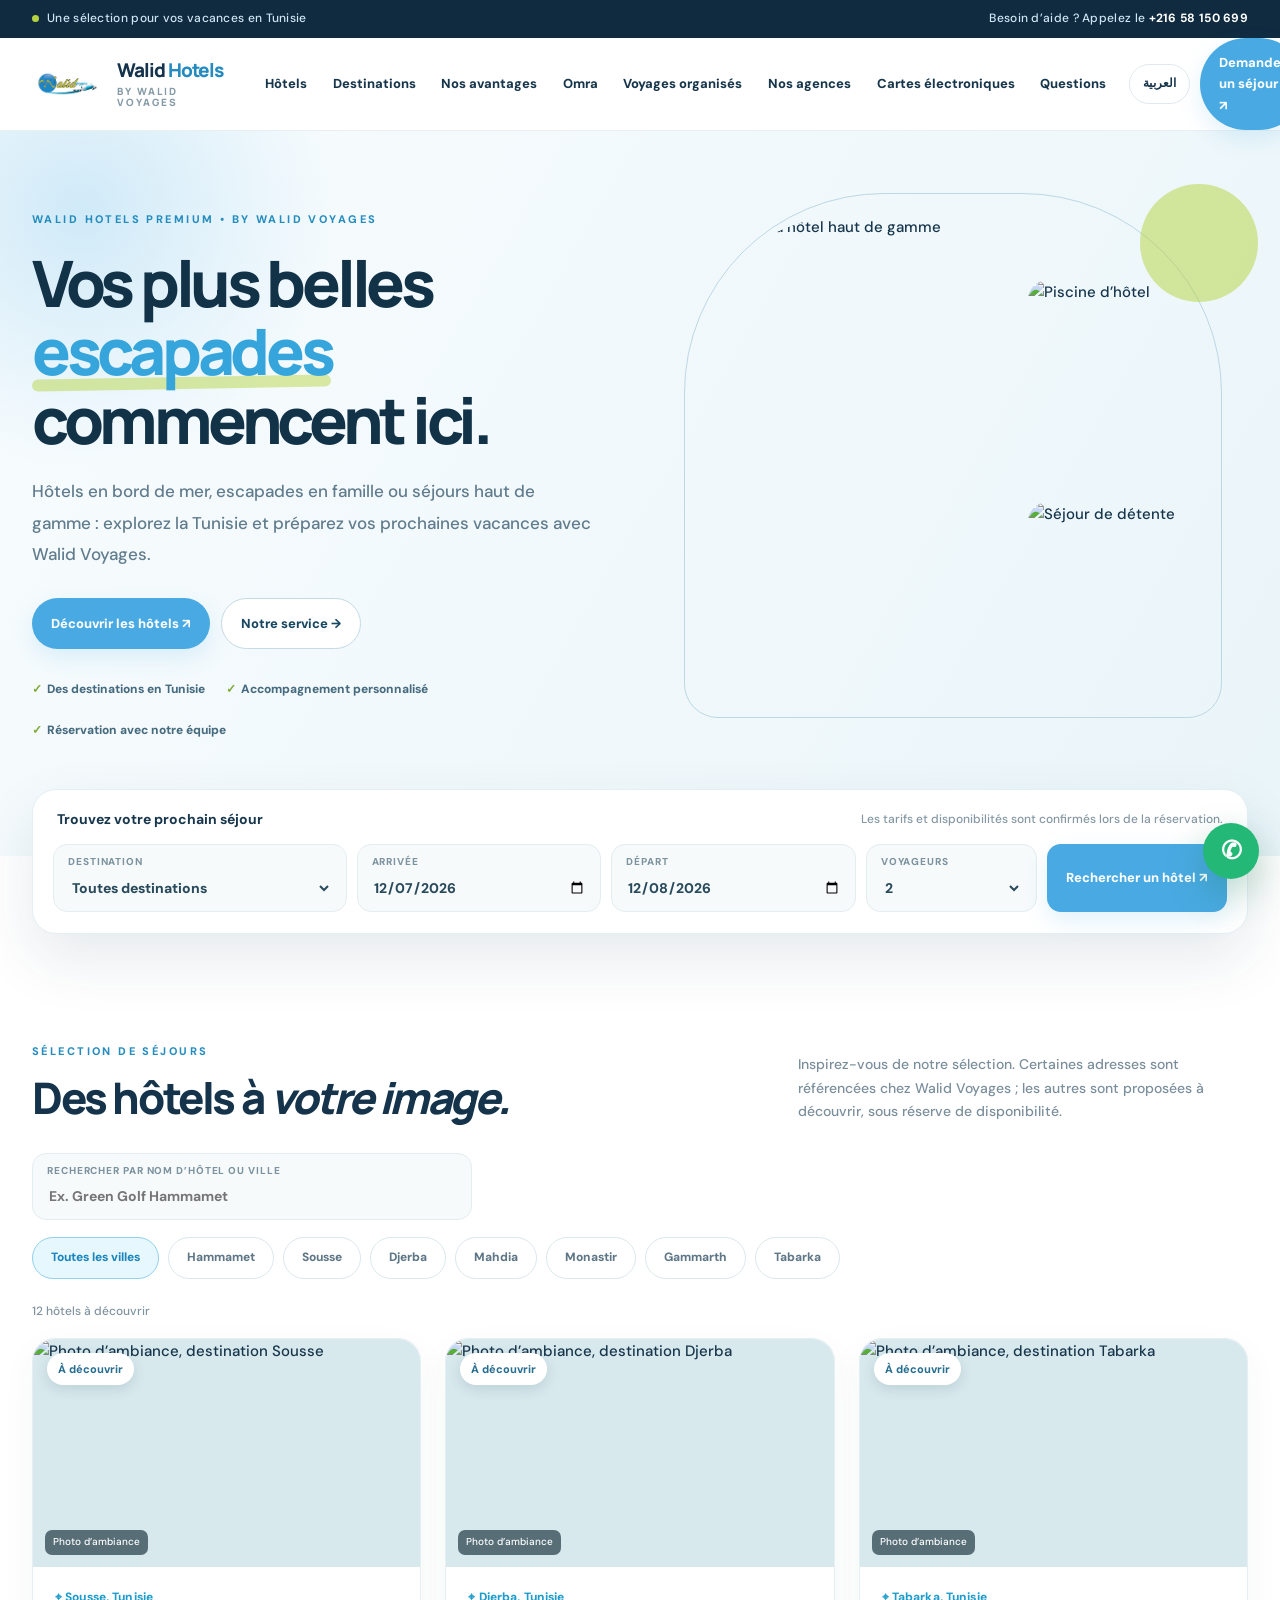
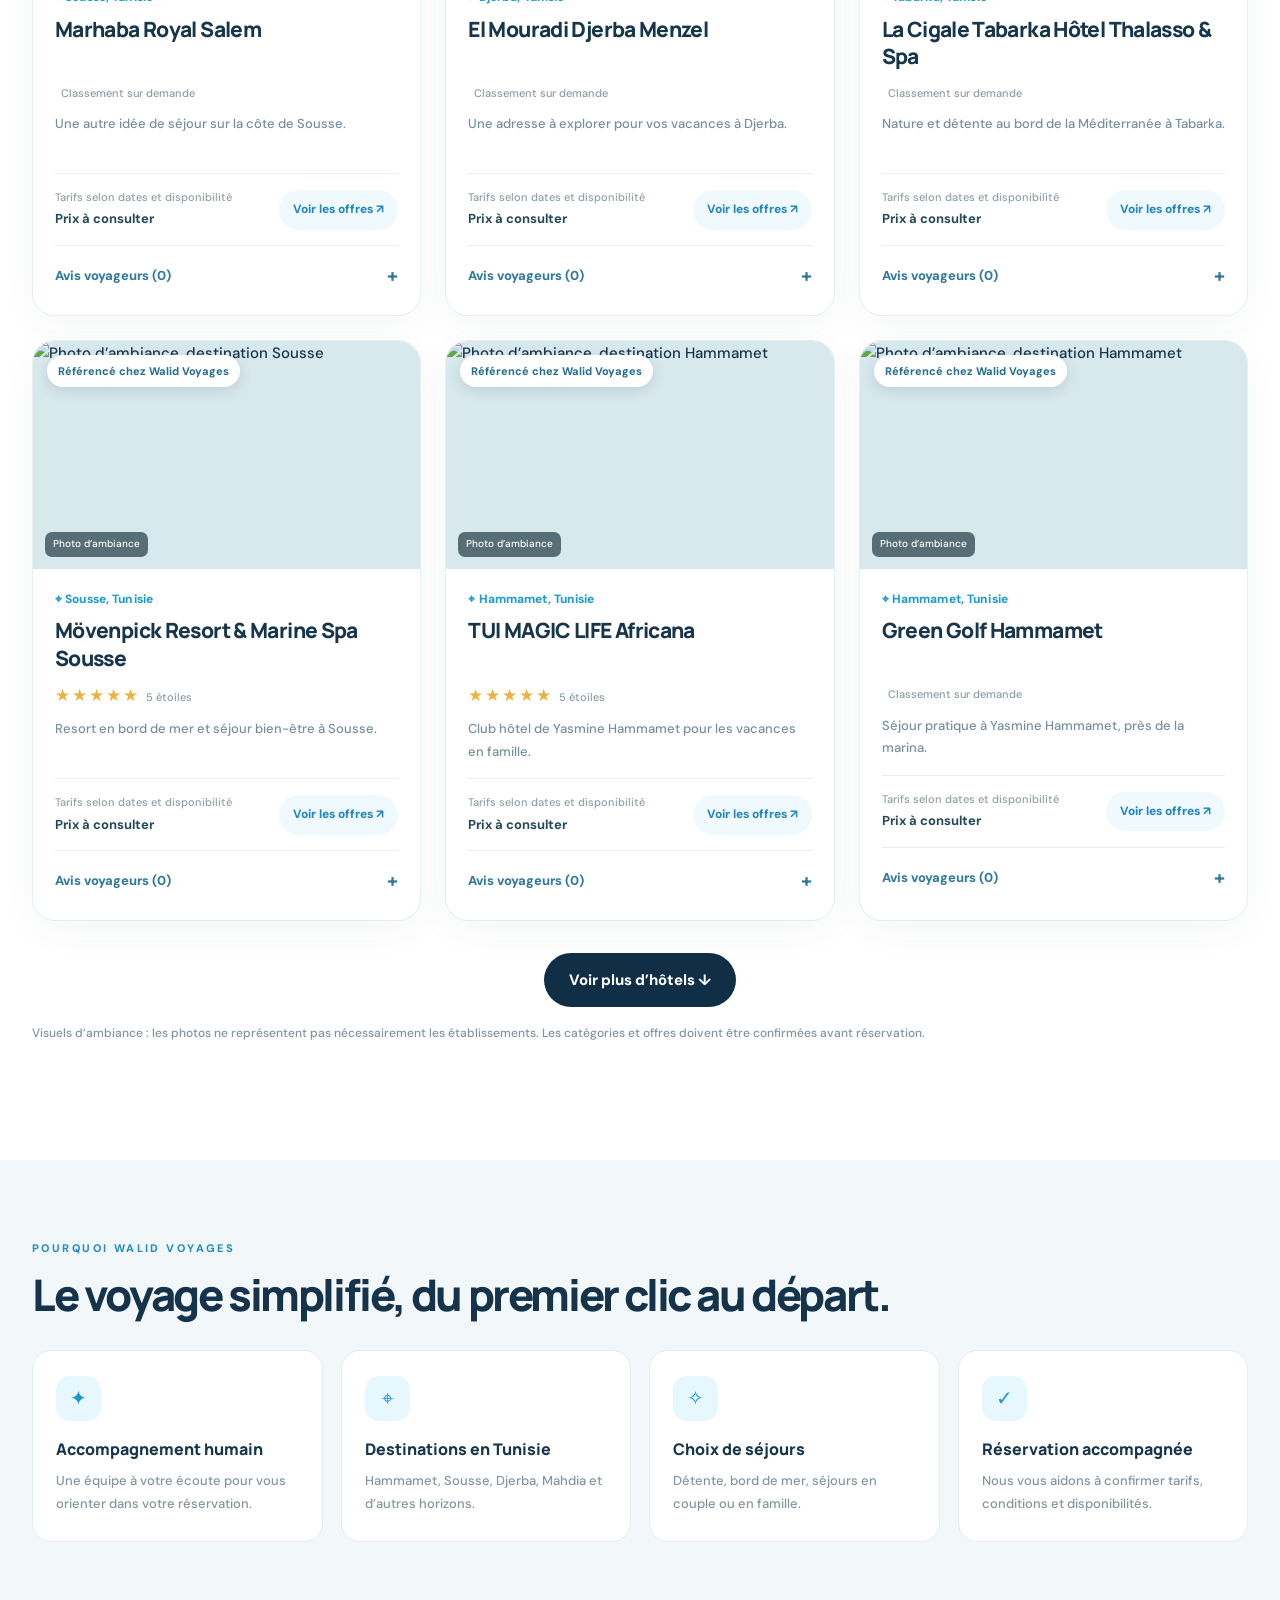
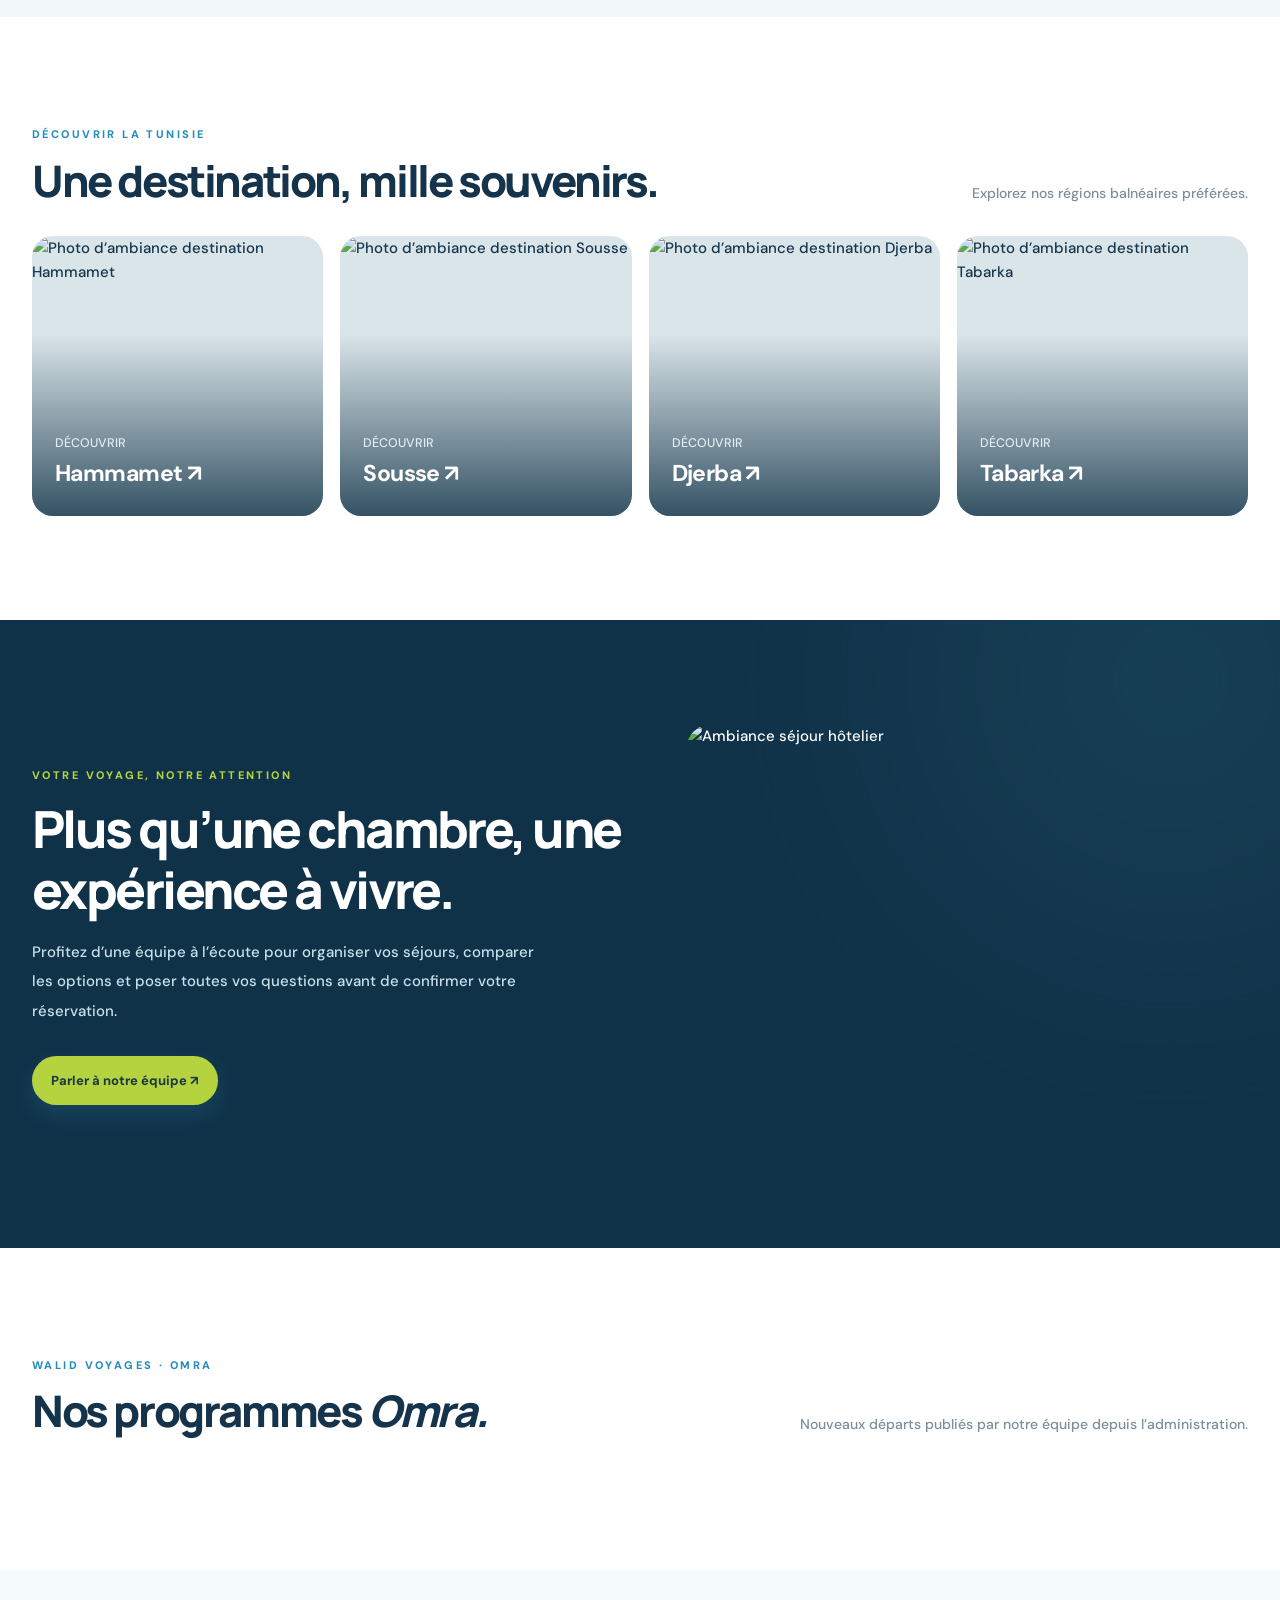
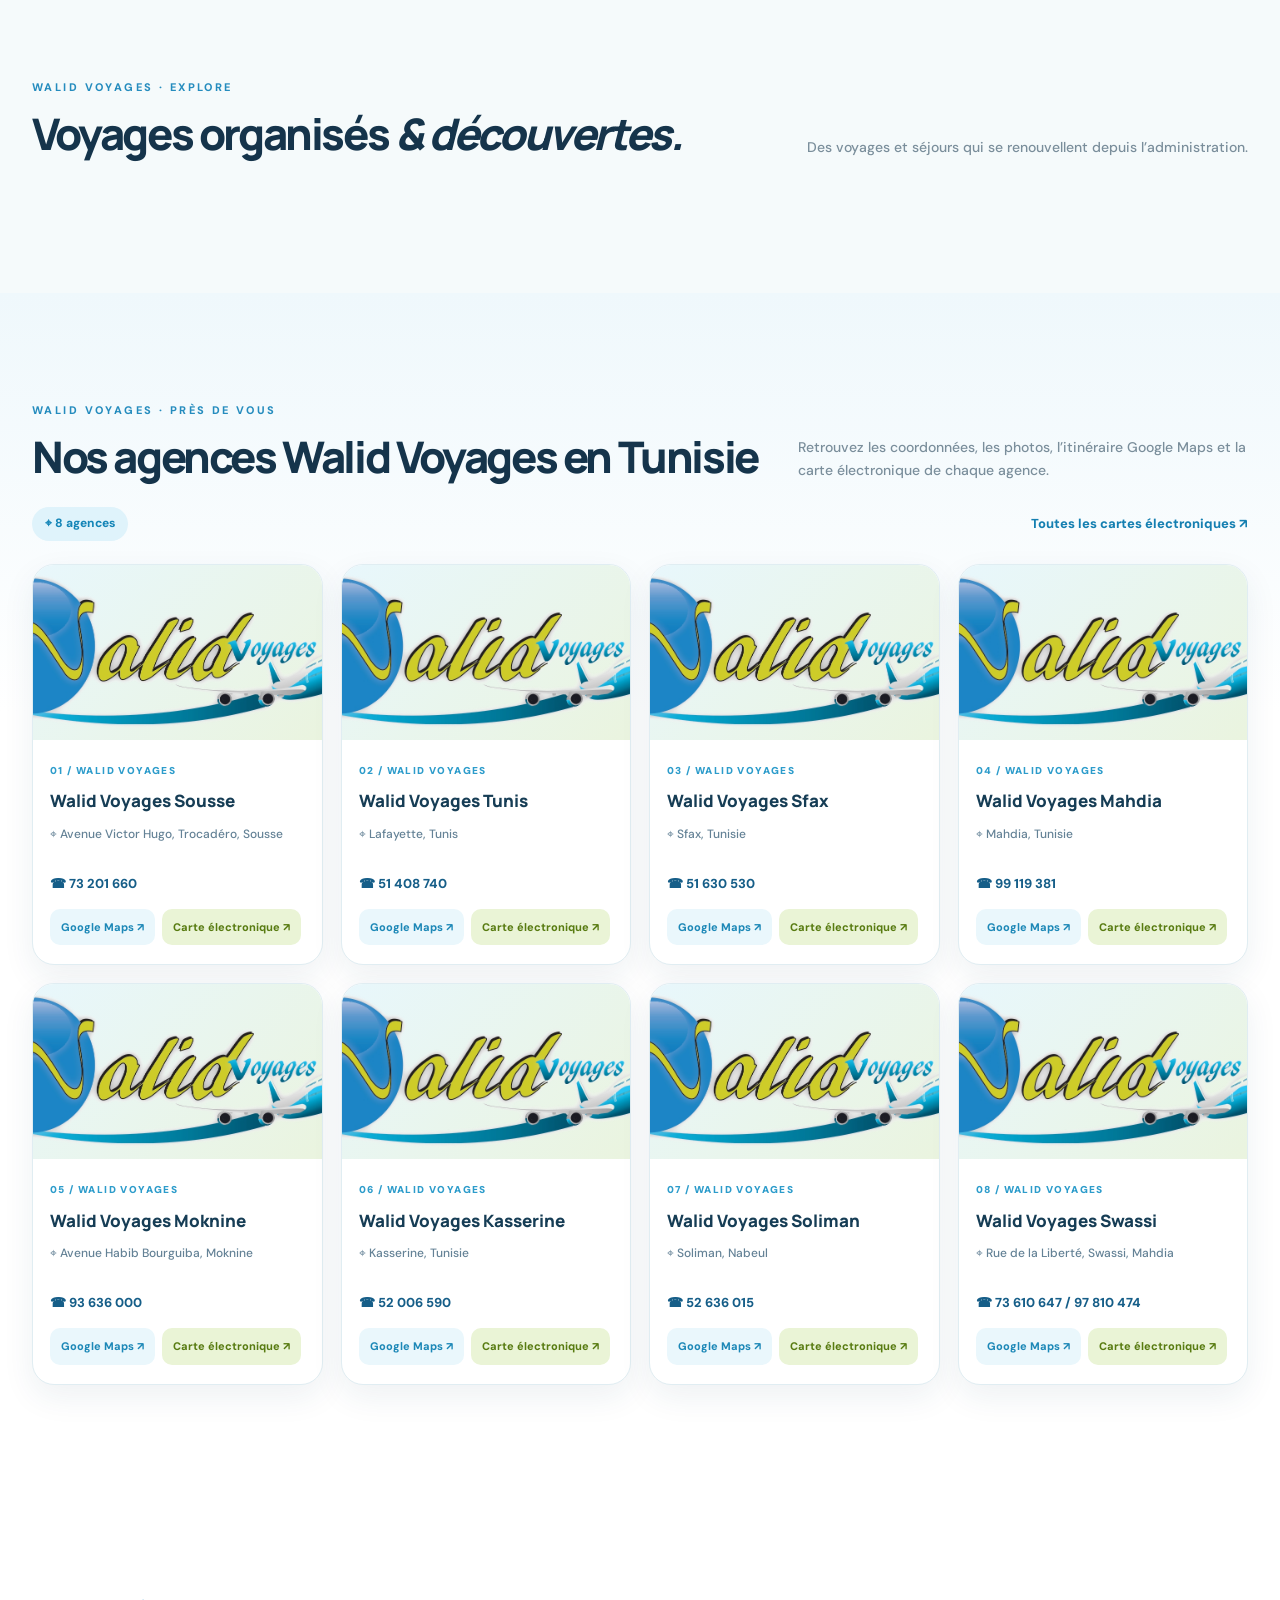
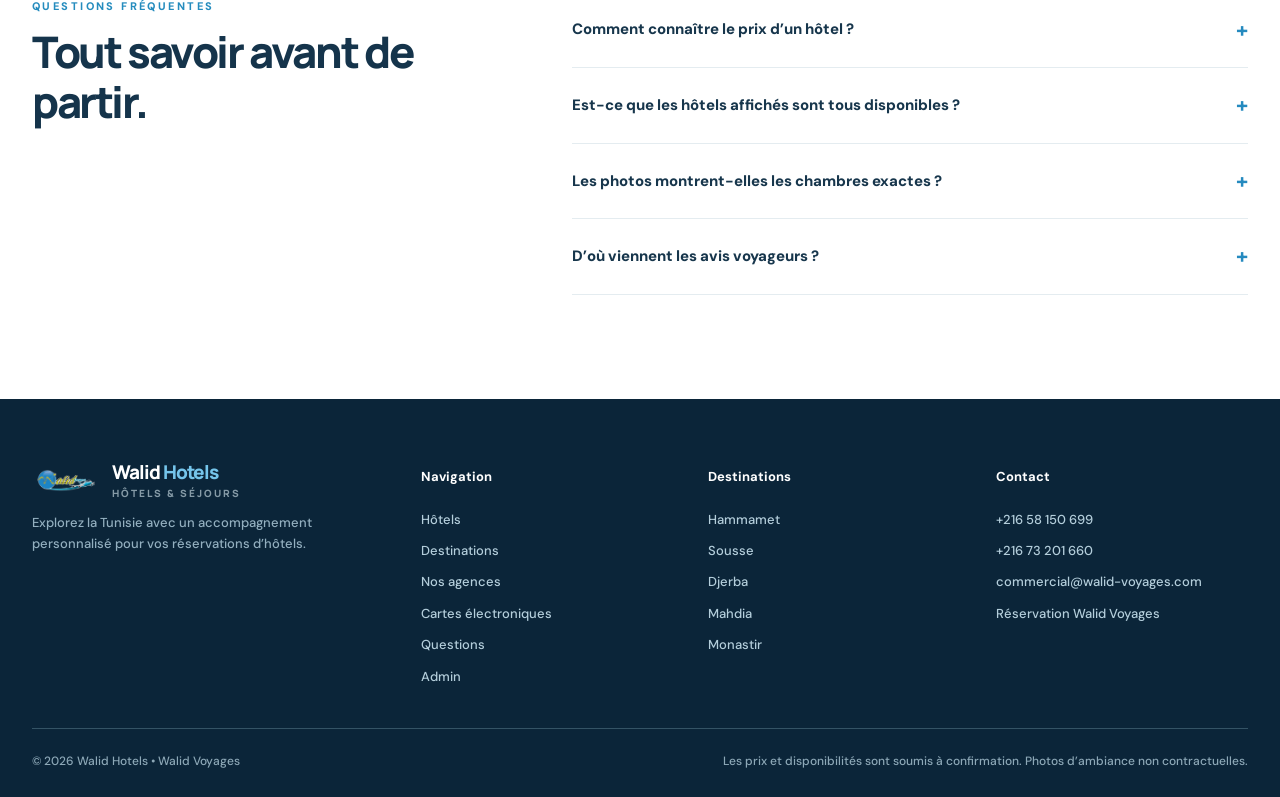
==== index.html @ fcfb7abf "fix(agencies): use distinct original photos from each branch, restore maps for Soliman and Swassi" ====
<!doctype html>
<html lang="fr"><head>
<meta charset="utf-8"><meta name="viewport" content="width=device-width, initial-scale=1">
<meta name="theme-color" content="#49AAE3"><meta name="description" content="Explorez notre sélection d’hôtels en Tunisie à Hammamet, Sousse, Djerba, Mahdia, Monastir, Tabarka et Gammarth. Demandez vos tarifs et réservez avec Walid Voyages.">
<meta name="robots" content="index,follow,max-image-preview:large">
<title>Walid Hotels | Réservation d’hôtels en Tunisie avec Walid Voyages</title>
<link rel="canonical" href="https://www.walidvoyages.com/">
<link rel="alternate" hreflang="fr-TN" href="https://www.walidvoyages.com/"><link rel="alternate" hreflang="ar-TN" href="https://www.walidvoyages.com/ar.html"><link rel="alternate" hreflang="x-default" href="https://www.walidvoyages.com/">
<meta property="og:type" content="website"><meta property="og:title" content="Walid Hotels | Réservation d’hôtels en Tunisie avec Walid Voyages"><meta property="og:description" content="Explorez notre sélection d’hôtels en Tunisie à Hammamet, Sousse, Djerba, Mahdia, Monastir, Tabarka et Gammarth. Demandez vos tarifs et réservez avec Walid Voyages."><meta property="og:image" content="https://www.walidvoyages.com/logo-walid-original.jpg">
<link rel="icon" href="logo-walid-transparent.png"><link rel="stylesheet" href="hotels-premium.css?v=20261111-2"><link rel="stylesheet" href="hotels-extras.css?v=20261111-1">
<script type="application/ld+json">{"@context":"https://schema.org","@type":"TravelAgency","name":"Walid Voyages","url":"https://www.walidvoyages.com/","telephone":"+21658150699","areaServed":{"@type":"Country","name":"Tunisia"},"description":"Explorez notre sélection d’hôtels en Tunisie à Hammamet, Sousse, Djerba, Mahdia, Monastir, Tabarka et Gammarth. Demandez vos tarifs et réservez avec Walid Voyages."}</script>
<script type="application/ld+json">{"@context":"https://schema.org","@type":"WebSite","name":"Walid Hotels | Walid Voyages","url":"https://www.walidvoyages.com/","inLanguage":"fr-TN","publisher":{"@type":"Organization","name":"Walid Voyages"}}</script></head><body><a class="skip" href="#main">Aller au contenu</a>
<div class="topstrip"><div class="container"><span class="top-promo"><i class="dot"></i>Une sélection pour vos vacances en Tunisie</span><span>Besoin d’aide ? Appelez le <a href="tel:+21658150699">+216 58 150 699</a></span></div></div>
<header class="sitehead"><div class="container headinner">
<a href="index.html" class="brand" aria-label="Walid Hotels — Walid Voyages"><img src="logo-walid-transparent.png" alt="Logo officiel Walid Voyages"><span class="brand-name">Walid <b>Hotels</b><small>BY WALID VOYAGES</small></span></a>
<nav class="nav" id="nav" aria-label="Navigation principale"><a href="#hotels">Hôtels</a><a href="#destinations">Destinations</a><a href="#benefits">Nos avantages</a><a href="#omra-offers">Omra</a><a href="#tour-offers">Voyages organisés</a><a href="#agences">Nos agences</a><a href="agences/">Cartes électroniques</a><a href="#faq">Questions</a></nav>
<div class="head-actions"><a class="lang-switch" href="ar.html" hreflang="ar">العربية</a><a class="nav-cta" href="https://wa.me/21658150699" target="_blank" rel="noopener noreferrer">Demander un séjour ↗</a><button class="menu-button" id="menuButton" type="button" aria-expanded="false" aria-controls="nav" aria-label="Ouvrir le menu">☰</button></div>
</div></header>
<main id="main">
<section class="hero"><div class="container hero-inner"><div class="hero-content">
<span class="eyebrow">WALID HOTELS PREMIUM • BY WALID VOYAGES</span><h1>Vos plus belles <em>escapades</em> commencent ici.</h1><p>Hôtels en bord de mer, escapades en famille ou séjours haut de gamme : explorez la Tunisie et préparez vos prochaines vacances avec Walid Voyages.</p><div class="hero-actions"><a class="button-main" href="#hotels">Découvrir les hôtels ↗</a><a class="button-outline" href="#benefits">Notre service →</a></div><div class="hero-notes"><span><i>✓</i>Des destinations en Tunisie</span><span><i>✓</i>Accompagnement personnalisé</span><span><i>✓</i>Réservation avec notre équipe</span></div>
</div><div class="hero-art" aria-label="Inspirations de voyage"><div class="art-large"><img src="https://images.unsplash.com/photo-1566073771259-6a8506099945?auto=format&amp;fit=crop&amp;w=1000&amp;q=82" alt="Ambiance d’hôtel haut de gamme"></div><div class="art-column"><img src="https://images.unsplash.com/photo-1542314831-068cd1dbfeeb?auto=format&amp;fit=crop&amp;w=600&amp;q=82" alt="Piscine d’hôtel"><img src="https://images.unsplash.com/photo-1571896349842-33c89424de2d?auto=format&amp;fit=crop&amp;w=600&amp;q=82" alt="Séjour de détente"></div></div></div></section>
<div class="searchpanel container"><form id="searchForm" class="search-shell"><div class="search-title"><strong>Trouvez votre prochain séjour</strong><small>Les tarifs et disponibilités sont confirmés lors de la réservation.</small></div><div class="search-grid">
<div class="search-field"><label for="city">Destination</label><select id="city"><option value="all">Toutes destinations</option><option value="Hammamet">Hammamet</option><option value="Sousse">Sousse</option><option value="Djerba">Djerba</option><option value="Mahdia">Mahdia</option><option value="Monastir">Monastir</option><option value="Gammarth">Gammarth</option><option value="Tabarka">Tabarka</option></select></div>
<div class="search-field"><label for="arrival">Arrivée</label><input type="date" id="arrival" required></div>
<div class="search-field"><label for="departure">Départ</label><input type="date" id="departure" required></div>
<div class="search-field"><label for="guests">Voyageurs</label><select id="guests"><option value="1">1</option><option value="2" selected>2</option><option value="3">3</option><option value="4">4</option><option value="5">5</option><option value="6">6</option></select></div>
<button class="button-main" type="submit">Rechercher un hôtel ↗</button>
</div></form></div>
<section class="section" id="hotels"><div class="container">
<div class="section-heading"><div><span class="eyebrow">SÉLECTION DE SÉJOURS</span><h2>Des hôtels à <em>votre image.</em></h2></div><p>Inspirez-vous de notre sélection. Certaines adresses sont référencées chez Walid Voyages ; les autres sont proposées à découvrir, sous réserve de disponibilité.</p></div>
<div class="search-field" style="max-width:440px;margin-bottom:17px"><label for="hotelQuery">Rechercher par nom d’hôtel ou ville</label><input type="search" id="hotelQuery" placeholder="Ex. Green Golf Hammamet" autocomplete="off"></div><div class="category-filter" aria-label="Destination"><button type="button" class="filter-chip active" data-city="all">Toutes les villes</button><button type="button" class="filter-chip" data-city="Hammamet">Hammamet</button><button type="button" class="filter-chip" data-city="Sousse">Sousse</button><button type="button" class="filter-chip" data-city="Djerba">Djerba</button><button type="button" class="filter-chip" data-city="Mahdia">Mahdia</button><button type="button" class="filter-chip" data-city="Monastir">Monastir</button><button type="button" class="filter-chip" data-city="Gammarth">Gammarth</button><button type="button" class="filter-chip" data-city="Tabarka">Tabarka</button></div>
<div id="hotelCount" class="catalog-note" aria-live="polite"></div><div class="hotels-grid" id="hotelGrid" style="margin-top:16px" aria-live="polite"></div>
<div class="more-wrap"><button class="load-more" id="loadMore" type="button">Voir plus d’hôtels ↓</button></div><p class="catalog-note">Visuels d’ambiance : les photos ne représentent pas nécessairement les établissements. Les catégories et offres doivent être confirmées avant réservation.</p>
</div></section>
<section class="benefits" id="benefits"><div class="container"><div class="section-heading"><div><span class="eyebrow">POURQUOI WALID VOYAGES</span><h2>Le voyage simplifié, du premier clic au départ.</h2></div></div><div class="benefits-grid"><article class="benefit"><span>✦</span><h3>Accompagnement humain</h3><p>Une équipe à votre écoute pour vous orienter dans votre réservation.</p></article><article class="benefit"><span>⌖</span><h3>Destinations en Tunisie</h3><p>Hammamet, Sousse, Djerba, Mahdia et d’autres horizons.</p></article><article class="benefit"><span>✧</span><h3>Choix de séjours</h3><p>Détente, bord de mer, séjours en couple ou en famille.</p></article><article class="benefit"><span>✓</span><h3>Réservation accompagnée</h3><p>Nous vous aidons à confirmer tarifs, conditions et disponibilités.</p></article></div></div></section>
<section class="section destinations" id="destinations"><div class="container"><div class="section-heading"><div><span class="eyebrow">DÉCOUVRIR LA TUNISIE</span><h2>Une destination, mille souvenirs.</h2></div><p>Explorez nos régions balnéaires préférées.</p></div>
<div class="destination-grid"><a class="destination-card" href="#hotels" data-destination="Hammamet"><img loading="lazy" src="https://images.unsplash.com/photo-1533105079780-92b9be482077?auto=format&amp;fit=crop&amp;w=850&amp;q=82" alt="Photo d’ambiance destination Hammamet"><span class="destination-label"><small>DÉCOUVRIR</small><strong>Hammamet ↗</strong></span></a><a class="destination-card" href="#hotels" data-destination="Sousse"><img loading="lazy" src="https://images.unsplash.com/photo-1510414842594-a61c69b5ae57?auto=format&amp;fit=crop&amp;w=850&amp;q=82" alt="Photo d’ambiance destination Sousse"><span class="destination-label"><small>DÉCOUVRIR</small><strong>Sousse ↗</strong></span></a><a class="destination-card" href="#hotels" data-destination="Djerba"><img loading="lazy" src="https://images.unsplash.com/photo-1507525428034-b723cf961d3e?auto=format&amp;fit=crop&amp;w=850&amp;q=82" alt="Photo d’ambiance destination Djerba"><span class="destination-label"><small>DÉCOUVRIR</small><strong>Djerba ↗</strong></span></a><a class="destination-card" href="#hotels" data-destination="Tabarka"><img loading="lazy" src="https://images.unsplash.com/photo-1476514525535-07fb3b4ae5f1?auto=format&amp;fit=crop&amp;w=850&amp;q=82" alt="Photo d’ambiance destination Tabarka"><span class="destination-label"><small>DÉCOUVRIR</small><strong>Tabarka ↗</strong></span></a></div>
</div></section>
<section class="section experience"><div class="container experience-wrap"><div><span class="eyebrow" style="color:#b5d33f">VOTRE VOYAGE, NOTRE ATTENTION</span><h2>Plus qu’une chambre, une expérience à vivre.</h2><p>Profitez d’une équipe à l’écoute pour organiser vos séjours, comparer les options et poser toutes vos questions avant de confirmer votre réservation.</p><a class="button-main" href="https://wa.me/21658150699" rel="noopener noreferrer" target="_blank">Parler à notre équipe ↗</a></div><div class="experience-img"><img loading="lazy" alt="Ambiance séjour hôtelier" src="https://images.unsplash.com/photo-1582719508461-905c673771fd?auto=format&amp;fit=crop&amp;w=1000&amp;q=82"></div></div></section>
<section class="section live-section omra-live" id="omra-offers"><div class="container"><div class="section-heading"><div><span class="eyebrow">WALID VOYAGES · OMRA</span><h2>Nos programmes <em>Omra.</em></h2></div><p>Nouveaux départs publiés par notre équipe depuis l’administration.</p></div><div id="omraLive" class="live-grid" aria-live="polite"></div></div></section>
<section class="section live-section" id="tour-offers"><div class="container"><div class="section-heading"><div><span class="eyebrow">WALID VOYAGES · EXPLORE</span><h2>Voyages organisés <em>& découvertes.</em></h2></div><p>Des voyages et séjours qui se renouvellent depuis l’administration.</p></div><div id="voyagesLive" class="live-grid" aria-live="polite"></div></div></section>
<section class="section agencies-premium" id="agences"><div class="container"><div class="section-heading"><div><span class="eyebrow">WALID VOYAGES · PRÈS DE VOUS</span><h2>Nos agences Walid Voyages en Tunisie</h2></div><p>Retrouvez les coordonnées, les photos, l’itinéraire Google Maps et la carte électronique de chaque agence.</p></div><div class="agencies-top"><span>⌖ 8 agences</span><a href="agences/">Toutes les cartes électroniques ↗</a></div><div class="agency-grid" id="agencyGrid"><article class="agency-card" data-agency-city="Sousse"><a class="agency-photo" href="carte-sousse.html" ><img src="https://raw.githubusercontent.com/walidvoyages/sousse/main/sousse.jpeg" alt="Agence Walid Voyages Sousse" onerror="this.onerror=null;this.src='logo-walid-transparent.png'" loading="lazy"></a><div class="agency-info"><small class="agency-index">01 / WALID VOYAGES</small><h3>Walid Voyages Sousse</h3><p class="agency-address">⌖ Avenue Victor Hugo, Trocadéro, Sousse</p><p class="agency-phone"><a href="tel:+21673201660">☎ 73 201 660</a></p><div class="agency-actions"><a class="agency-map" href="https://www.google.com/maps/search/?api=1&query=35.8317511%2C10.6342354" target="_blank" rel="noopener noreferrer">Google Maps ↗</a><a class="agency-digital" href="carte-sousse.html" >Carte électronique ↗</a></div></div></article><article class="agency-card" data-agency-city="Tunis"><a class="agency-photo" href="carte-tunis.html" ><img src="https://raw.githubusercontent.com/walidvoyages/tunis/main/tunis.jpeg" alt="Agence Walid Voyages Tunis" onerror="this.onerror=null;this.src='logo-walid-transparent.png'" loading="lazy"></a><div class="agency-info"><small class="agency-index">02 / WALID VOYAGES</small><h3>Walid Voyages Tunis</h3><p class="agency-address">⌖ Lafayette, Tunis</p><p class="agency-phone"><a href="tel:+21651408740">☎ 51 408 740</a></p><div class="agency-actions"><a class="agency-map" href="https://www.google.com/maps/search/?api=1&query=Walid+Voyages+Tunis" target="_blank" rel="noopener noreferrer">Google Maps ↗</a><a class="agency-digital" href="carte-tunis.html" >Carte électronique ↗</a></div></div></article><article class="agency-card" data-agency-city="Sfax"><a class="agency-photo" href="carte-sfax.html" ><img src="https://raw.githubusercontent.com/walidvoyages/Sfax/main/sfax.jpeg" alt="Agence Walid Voyages Sfax" onerror="this.onerror=null;this.src='logo-walid-transparent.png'" loading="lazy"></a><div class="agency-info"><small class="agency-index">03 / WALID VOYAGES</small><h3>Walid Voyages Sfax</h3><p class="agency-address">⌖ Sfax, Tunisie</p><p class="agency-phone"><a href="tel:+21651630530">☎ 51 630 530</a></p><div class="agency-actions"><a class="agency-map" href="https://www.google.com/maps/search/?api=1&query=Walid+Voyages+Sfax" target="_blank" rel="noopener noreferrer">Google Maps ↗</a><a class="agency-digital" href="carte-sfax.html" >Carte électronique ↗</a></div></div></article><article class="agency-card" data-agency-city="Mahdia"><a class="agency-photo" href="carte-mahdia.html" ><img src="https://raw.githubusercontent.com/walidvoyages/Mahdia/main/mahdia.webp" alt="Agence Walid Voyages Mahdia" onerror="this.onerror=null;this.src='logo-walid-transparent.png'" loading="lazy"></a><div class="agency-info"><small class="agency-index">04 / WALID VOYAGES</small><h3>Walid Voyages Mahdia</h3><p class="agency-address">⌖ Mahdia, Tunisie</p><p class="agency-phone"><a href="tel:+21699119381">☎ 99 119 381</a></p><div class="agency-actions"><a class="agency-map" href="https://share.google/WpRaTxlFUcEe1jUFp" target="_blank" rel="noopener noreferrer">Google Maps ↗</a><a class="agency-digital" href="carte-mahdia.html" >Carte électronique ↗</a></div></div></article><article class="agency-card" data-agency-city="Moknine"><a class="agency-photo" href="carte-moknine.html" ><img src="https://raw.githubusercontent.com/walidvoyages/Moknine/main/moknine.webp" alt="Agence Walid Voyages Moknine" onerror="this.onerror=null;this.src='logo-walid-transparent.png'" loading="lazy"></a><div class="agency-info"><small class="agency-index">05 / WALID VOYAGES</small><h3>Walid Voyages Moknine</h3><p class="agency-address">⌖ Avenue Habib Bourguiba, Moknine</p><p class="agency-phone"><a href="tel:+21693636000">☎ 93 636 000</a></p><div class="agency-actions"><a class="agency-map" href="https://share.google/FIyad1Nx8AfOcjv2n" target="_blank" rel="noopener noreferrer">Google Maps ↗</a><a class="agency-digital" href="carte-moknine.html" >Carte électronique ↗</a></div></div></article><article class="agency-card" data-agency-city="Kasserine"><a class="agency-photo" href="carte-kasserine.html" ><img src="https://raw.githubusercontent.com/walidvoyages/kasserine/main/kasserine.jpeg" alt="Agence Walid Voyages Kasserine" onerror="this.onerror=null;this.src='logo-walid-transparent.png'" loading="lazy"></a><div class="agency-info"><small class="agency-index">06 / WALID VOYAGES</small><h3>Walid Voyages Kasserine</h3><p class="agency-address">⌖ Kasserine, Tunisie</p><p class="agency-phone"><a href="tel:+21652006590">☎ 52 006 590</a></p><div class="agency-actions"><a class="agency-map" href="https://www.google.com/search?q=Walid+Voyages+Kasserine" target="_blank" rel="noopener noreferrer">Google Maps ↗</a><a class="agency-digital" href="carte-kasserine.html" >Carte électronique ↗</a></div></div></article><article class="agency-card" data-agency-city="Soliman"><a class="agency-photo" href="https://walidvoyages.github.io/Soliman-/" target="_blank" rel="noopener noreferrer"><img src="https://raw.githubusercontent.com/walidvoyages/Soliman-/main/soliman.jpg" alt="Agence Walid Voyages Soliman" onerror="this.onerror=null;this.src='logo-walid-transparent.png'" loading="lazy"></a><div class="agency-info"><small class="agency-index">07 / WALID VOYAGES</small><h3>Walid Voyages Soliman</h3><p class="agency-address">⌖ Soliman, Nabeul</p><p class="agency-phone"><a href="tel:+21652636015">☎ 52 636 015</a></p><div class="agency-actions"><a class="agency-map" href="https://www.google.com/maps?q=36.6949756,10.4919055&amp;z=17&amp;hl=fr" target="_blank" rel="noopener noreferrer">Google Maps ↗</a><a class="agency-digital" href="https://walidvoyages.github.io/Soliman-/" target="_blank" rel="noopener noreferrer">Carte électronique ↗</a></div></div></article><article class="agency-card" data-agency-city="Swassi"><a class="agency-photo" href="https://walidvoyages.github.io/swassi-/" target="_blank" rel="noopener noreferrer"><img src="https://raw.githubusercontent.com/walidvoyages/swassi-/main/souassi-facade.webp" alt="Agence Walid Voyages Swassi" onerror="this.onerror=null;this.src='logo-walid-transparent.png'" loading="lazy"></a><div class="agency-info"><small class="agency-index">08 / WALID VOYAGES</small><h3>Walid Voyages Swassi</h3><p class="agency-address">⌖ Rue de la Liberté, Swassi, Mahdia</p><p class="agency-phone"><a href="tel:+21673610647">☎ 73 610 647 / 97 810 474</a></p><div class="agency-actions"><a class="agency-map" href="https://share.google/QU16qjdhLqFnltQSP" target="_blank" rel="noopener noreferrer">Google Maps ↗</a><a class="agency-digital" href="https://walidvoyages.github.io/swassi-/" target="_blank" rel="noopener noreferrer">Carte électronique ↗</a></div></div></article></div></div></section><section class="section" id="faq"><div class="container faq-grid"><div><span class="eyebrow">QUESTIONS FRÉQUENTES</span><div class="section-heading"><h2>Tout savoir avant de partir.</h2></div></div><div class="faq-list"><details><summary>Comment connaître le prix d’un hôtel ?</summary><p>Les prix varient selon les dates, le nombre de personnes, la catégorie de chambre et les disponibilités. Contactez Walid Voyages pour un devis actualisé.</p></details><details><summary>Est-ce que les hôtels affichés sont tous disponibles ?</summary><p>Non. La liste est une sélection d’inspiration et de référencement. Nous confirmons toujours la disponibilité avant réservation.</p></details><details><summary>Les photos montrent-elles les chambres exactes ?</summary><p>Non. Les photos du catalogue sont des visuels d’ambiance. Demandez les photos et les détails officiels de l’hôtel avant de réserver.</p></details><details><summary>D’où viennent les avis voyageurs ?</summary><p>Les avis affichés sont des témoignages soumis et validés par notre équipe avant publication. Aucune note n’est affichée sans données d’avis publiées.</p></details></div></div></section>
</main><footer class="footer"><div class="container"><div class="footer-grid"><div><div class="footer-brand"><img src="logo-walid-transparent.png" alt="Walid Voyages"><span class="brand-name">Walid <b>Hotels</b><small>HÔTELS & SÉJOURS</small></span></div><p>Explorez la Tunisie avec un accompagnement personnalisé pour vos réservations d’hôtels.</p></div>
<div><h4>Navigation</h4><a class="footer-link" href="#hotels">Hôtels</a><a class="footer-link" href="#destinations">Destinations</a><a class="footer-link" href="#agences">Nos agences</a><a class="footer-link" href="agences/">Cartes électroniques</a><a class="footer-link" href="#faq">Questions</a><a class="footer-link" href="admin.html">Admin</a></div>
<div><h4>Destinations</h4><a class="footer-link" href="#hotels">Hammamet</a><a class="footer-link" href="#hotels">Sousse</a><a class="footer-link" href="#hotels">Djerba</a><a class="footer-link" href="#hotels">Mahdia</a><a class="footer-link" href="#hotels">Monastir</a></div>
<div><h4>Contact</h4><a class="footer-link" href="tel:+21658150699">+216 58 150 699</a><a class="footer-link" href="tel:+21673201660">+216 73 201 660</a><a class="footer-link" href="mailto:commercial@walid-voyages.com">commercial@walid-voyages.com</a><a class="footer-link" href="https://www.walid-voyages.com/liste" target="_blank" rel="noopener noreferrer">Réservation Walid Voyages</a></div></div>
<div class="fineprint"><span>© <span id="year">2026</span> Walid Hotels • Walid Voyages</span><span>Les prix et disponibilités sont soumis à confirmation. Photos d’ambiance non contractuelles.</span></div></div></footer>
<div class="review-modal" id="reviewModal" hidden role="dialog" aria-modal="true" aria-labelledby="reviewTitle"><div class="review-box"><button class="modal-close" type="button" aria-label="Fermer" data-close-review>×</button><span class="eyebrow">WALID HOTELS · AVIS CLIENT</span><h2 id="reviewTitle">Partagez votre expérience</h2><p id="reviewHotelLabel"></p><p>Votre commentaire sera publié après modération de Walid Voyages.</p><form id="reviewForm"><label for="reviewAuthor">Votre prénom</label><input id="reviewAuthor" maxlength="80" minlength="2" required><label>Votre note</label><div id="reviewStars" class="star-picker" role="group" aria-label="Note sur cinq"></div><small id="reviewStarLabel">5/5</small><label for="reviewStay">Date du séjour (facultative)</label><input type="month" id="reviewStay"><label for="reviewComment">Votre expérience (20 caractères minimum)</label><textarea id="reviewComment" minlength="20" maxlength="1500" required></textarea><label class="review-check"><input type="checkbox" id="reviewConsent" required><span>J’accepte la publication de mon prénom et de mon avis après modération.</span></label><p class="review-status" id="reviewStatus" role="status"></p><button type="submit" id="reviewSubmit" class="button-main">Envoyer mon avis ↗</button></form></div></div><a class="whatsapp" href="https://wa.me/21658150699" target="_blank" rel="noopener noreferrer" aria-label="WhatsApp">✆</a><script defer src="hotels-premium.js?v=20261111-2"></script><script defer src="hotels-extras.js?v=20261111-1"></script><script defer src="agencies-premium.js?v=20261111-1"></script>
<script>document.querySelectorAll('[data-destination]').forEach(function(el){el.addEventListener('click',function(){var name=el.getAttribute('data-destination');var chip=document.querySelector('[data-city="'+name+'"]');if(chip)chip.click();});});</script>
</body></html>
---- hotels-premium.css ----
@import url('https://fonts.googleapis.com/css2?family=DM+Sans:wght@400;500;600;700;800&family=Manrope:wght@400;500;600;700;800&family=Tajawal:wght@400;500;600;700;800&display=swap');
:root{--blue:#49AAE3;--lime:#B5D33F;--navy:#102a40;--text:#17364c;--muted:#738798;--line:#e0e9ed;--pale:#f5f9fa;--radius:26px;--shadow:0 20px 60px rgba(15,53,72,.09)}
*{box-sizing:border-box}html{scroll-behavior:smooth;scroll-padding-top:95px}body{margin:0;background:#fff;color:var(--text);font:500 15px/1.65 'DM Sans',Manrope,Arial,sans-serif}html[lang=ar] body{font-family:Tajawal,Arial,sans-serif;font-size:17px}a{text-decoration:none;color:inherit}button,input,select{font:inherit}button{cursor:pointer}img{display:block;max-width:100%}.container{max-width:1260px;width:calc(100% - 64px);margin:0 auto}:focus-visible{outline:3px solid var(--blue);outline-offset:3px}::selection{color:var(--navy);background:#dcf0ae}
.skip{position:absolute;top:-100px;left:15px;z-index:1000;background:white;padding:12px}.skip:focus{top:5px}
.topstrip{background:var(--navy);color:#cfe6f4;font-size:12px;letter-spacing:.025em}.topstrip .container{display:flex;justify-content:space-between;align-items:center;min-height:38px;gap:12px}.topstrip a{color:#fff;font-weight:700}.dot{width:7px;height:7px;border-radius:50%;display:inline-block;background:var(--lime);margin-inline-end:8px}
.sitehead{position:sticky;z-index:100;top:0;background:rgba(255,255,255,.96);backdrop-filter:blur(18px);border-bottom:1px solid #e9eff1}.headinner{min-height:85px;display:flex;align-items:center;gap:23px}.brand{display:flex;align-items:center;gap:13px;min-width:210px}.brand img{width:72px;height:61px;object-fit:contain}.brand-name{font-family:Manrope,sans-serif;font-weight:800;letter-spacing:-.055em;line-height:1.1;font-size:19px;color:#15334d}.brand-name b{color:#258abf;font-weight:800}.brand-name small{display:block;font-size:10px;letter-spacing:.20em;font-weight:800;color:#869ba7;margin-top:5px}
.nav{display:flex;align-items:center;gap:clamp(12px,2vw,29px);margin-inline:auto}.nav a{font-size:13px;font-weight:800;white-space:nowrap;transition:color .2s}.nav a:hover{color:#2293ca}.head-actions{display:flex;align-items:center;gap:10px}.lang-switch{border:1px solid var(--line);padding:9px 13px;border-radius:999px;font-weight:800;font-size:12px}.lang-switch:hover{background:#eff8fd}.nav-cta,.button-main{background:var(--blue);color:#fff;display:inline-flex;align-items:center;justify-content:center;gap:8px;border:0;border-radius:999px;padding:14px 19px;font-size:13px;font-weight:800;box-shadow:0 9px 22px #49aae328;transition:background .2s,transform .2s}.nav-cta:hover,.button-main:hover{transform:translateY(-2px);background:#168ecb}.menu-button{border:0;background:#eaf5f9;color:#1c6c96;border-radius:12px;padding:9px 12px;font-size:20px;display:none}
.hero{background:linear-gradient(120deg,#f8fcfe,#eaf5f9);position:relative;overflow:hidden}.hero:before{content:'';position:absolute;left:-200px;top:-200px;width:560px;height:560px;border-radius:50%;background:radial-gradient(circle,#d0eaf8 0,transparent 65%);pointer-events:none}.hero-inner{display:grid;grid-template-columns:minmax(0,1.02fr) minmax(0,.98fr);min-height:630px;gap:34px;align-items:center;padding:72px 0 113px}.hero-content{position:relative;z-index:2}.eyebrow{color:#258cbe;font-size:11px;font-weight:800;letter-spacing:.22em;text-transform:uppercase}.hero h1{font-family:Manrope,Tajawal,sans-serif;font-weight:800;line-height:1.07;letter-spacing:-.067em;font-size:clamp(45px,5vw,76px);margin:18px 0 22px;color:#123248}.hero h1 em{font-style:normal;color:#36a5dc}.hero-content>p{font-size:17px;color:#617c8d;line-height:1.85;max-width:565px;margin:0 0 27px}.hero-actions{display:flex;gap:11px;flex-wrap:wrap}.button-outline{border:1px solid #c4dae4;background:#fff;color:#184761;display:inline-flex;align-items:center;justify-content:center;gap:8px;border-radius:999px;padding:14px 19px;font-weight:800;font-size:13px;transition:.2s}.button-outline:hover{border-color:var(--blue);background:#f1fbff}.hero-notes{display:flex;gap:21px;flex-wrap:wrap;margin-top:31px;color:#466a7e;font-size:12px;font-weight:800}.hero-notes i{font-style:normal;color:#7eab35;margin-inline-end:5px}.hero-art{height:540px;position:relative;display:grid;grid-template-columns:1.15fr .72fr;gap:14px;align-items:stretch;padding:12px}.hero-art:before{content:'';position:absolute;inset:-10px 26px 25px 15px;border:1px solid #bcd7e5;border-radius:200px 200px 34px 34px}.hero-art .art-large,.hero-art .art-column{position:relative;z-index:2;min-width:0}.hero-art .art-large img{height:100%;width:100%;object-fit:cover;border-radius:170px 23px 23px 23px}.hero-art .art-column{display:flex;flex-direction:column;gap:13px;padding-top:65px;padding-bottom:20px}.hero-art .art-column img{width:100%;height:50%;object-fit:cover;border-radius:20px}.hero-art:after{content:'';position:absolute;width:118px;height:118px;background:var(--lime);border-radius:50%;right:-10px;top:-19px;opacity:.5}
.searchpanel{position:relative;z-index:10;margin-top:-67px}.search-shell{border-radius:24px;background:#fff;box-shadow:0 25px 60px #103a531b;padding:18px 20px 21px;border:1px solid #e4eff3}.search-title{display:flex;justify-content:space-between;align-items:center;padding:0 4px 13px;gap:12px}.search-title strong{font-size:14px}.search-title small{font-size:12px;color:#8598a4}.search-grid{display:grid;grid-template-columns:1.2fr 1fr 1fr .7fr auto;gap:10px}.search-field{padding:9px 14px;background:#f6fafb;border:1px solid #e4edf0;border-radius:14px;min-width:0}.search-field label{display:block;text-transform:uppercase;letter-spacing:.09em;font-size:10px;color:#7c929e;font-weight:800;padding-bottom:4px}.search-field input,.search-field select{width:100%;background:transparent;border:0;outline:0;color:#294a5b;min-height:27px;font-size:14px;font-weight:800;min-width:0}.search-grid .button-main{border-radius:14px;min-width:154px}
.section{padding:104px 0}.section-heading{display:flex;align-items:flex-end;justify-content:space-between;gap:30px;margin-bottom:30px}.section-heading h2{font-family:Manrope,Tajawal,sans-serif;font-size:clamp(33px,3.4vw,51px);font-weight:800;letter-spacing:-.055em;line-height:1.15;margin:10px 0 0;color:#15344b}.section-heading p{color:#7a8e9b;max-width:450px;margin:0;font-size:14px}.section-heading a{font-size:13px;font-weight:800;color:#268ebf}
.category-filter{display:flex;gap:9px;flex-wrap:wrap;margin-bottom:23px}.filter-chip{border:1px solid #dbe8ed;background:#fff;color:#5e7686;border-radius:999px;padding:10px 18px;font-size:12px;font-weight:800;transition:.2s}.filter-chip.active,.filter-chip:hover{background:#e7f7fe;border-color:#91d2ed;color:#1b86bb}
.hotels-grid{display:grid;grid-template-columns:repeat(3,minmax(0,1fr));gap:24px;align-items:stretch}.hotel-card{background:#fff;border:1px solid #e5eef1;border-radius:23px;overflow:hidden;box-shadow:0 11px 35px #1b43570b;transition:transform .25s,box-shadow .25s}.hotel-card:hover{transform:translateY(-5px);box-shadow:0 18px 43px #1642571e}.hotel-media{height:228px;position:relative;overflow:hidden;background:#d8e9ed}.hotel-media img{width:100%;height:100%;object-fit:cover;transition:transform .4s}.hotel-card:hover img{transform:scale(1.045)}.hotel-illustration{position:absolute;bottom:12px;left:12px;background:#132d3aa6;color:#fff;font-size:10px;border-radius:7px;padding:4px 8px}.hotel-pill{position:absolute;top:14px;left:14px;background:#fff;padding:7px 11px;border-radius:999px;color:#286e8f;font-size:11px;font-weight:800;box-shadow:0 4px 13px #133e5f24}.hotel-body{padding:21px 22px 23px}.hotel-location{color:#1e9ccc;font-size:12px;font-weight:800;letter-spacing:.01em}.hotel-body h3{font:800 21px/1.3 Manrope,Tajawal,sans-serif;letter-spacing:-.03em;margin:8px 0 9px;min-height:55px}.stars{color:#ecb343;letter-spacing:2px;font-size:17px}.stars-label{font-size:11px;color:#8c9ca5;margin-inline-start:6px}.hotel-desc{color:#778f9d;font-size:13px;line-height:1.7;margin:9px 0 15px;min-height:45px}.hotel-divider{height:1px;background:#e9eef1;margin:14px 0}.hotel-bottom{display:flex;align-items:center;justify-content:space-between;gap:10px}.hotel-bottom small{color:#8fa0a9;display:block;font-size:11px}.hotel-bottom strong{font-size:13px;color:#24495b}.hotel-bottom a{background:#eff9fe;color:#2387b9;border-radius:999px;padding:10px 14px;white-space:nowrap;font-size:12px;font-weight:800}.hotel-bottom a:hover{background:#d8f1fc}.hotel-review{border-top:1px solid #e9eff2;margin-top:16px;padding-top:14px;font-size:13px;color:#6f8797}.hotel-review summary{cursor:pointer;display:flex;align-items:center;justify-content:space-between;font-weight:800;color:#32799a;list-style:none}.hotel-review summary:after{content:'+';font-size:19px}.hotel-review[open] summary:after{content:'−'}.review-list{padding-top:13px}.review-quote{background:#f7fafb;border-radius:12px;padding:12px 13px;margin-bottom:8px}.review-quote blockquote{margin:6px 0;color:#5f7b8b}.review-quote small{color:#8094a0}.review-empty{font-size:12px;line-height:1.8;color:#7b929f}.review-contact{font-weight:800;color:#258ebd;display:inline-flex;margin-top:9px}.empty-results{text-align:center;grid-column:1/-1;padding:55px 20px;color:#61798b;border:1px dashed #bad9e6;border-radius:20px}.more-wrap{text-align:center;margin-top:32px}.load-more{background:#102f47;color:#fff;border:0;padding:15px 25px;border-radius:999px;font-weight:800}.catalog-note{font-size:12px;color:#8094a0;margin-top:17px}
.benefits{padding:75px 0;background:#f2f8fa}.benefits-grid{display:grid;grid-template-columns:repeat(4,1fr);gap:18px}.benefit{background:#fff;border-radius:19px;padding:25px 23px;border:1px solid #e5edf0}.benefit span{display:grid;place-items:center;width:45px;height:45px;border-radius:14px;background:#e6f7fd;color:#2095d0;font-size:20px;margin-bottom:17px}.benefit h3{font:800 16px Manrope,Tajawal,sans-serif;margin:0 0 9px}.benefit p{font-size:13px;color:#8295a1;margin:0;line-height:1.8}
.destinations{background:#fff}.destination-grid{display:grid;grid-template-columns:repeat(4,1fr);gap:17px}.destination-card{border-radius:21px;overflow:hidden;position:relative;height:280px;background:#dae5e9;display:block}.destination-card img{width:100%;height:100%;object-fit:cover;transition:transform .4s}.destination-card:hover img{transform:scale(1.065)}.destination-card:after{content:'';position:absolute;inset:35% 0 0;background:linear-gradient(0deg,#082b41c9,transparent)}.destination-card .destination-label{position:absolute;bottom:23px;left:23px;z-index:2;color:white}.destination-label strong{display:block;font-size:23px;letter-spacing:-.025em}.destination-label small{color:#e1edf2}.experience{background:#103249;color:#fff;overflow:hidden;position:relative}.experience:before{content:'';position:absolute;width:520px;height:520px;border-radius:50%;background:#3c8498;filter:blur(130px);opacity:.15;right:-150px;top:-200px}.experience-wrap{display:grid;grid-template-columns:1fr .95fr;gap:62px;align-items:center}.experience h2{font:800 clamp(32px,4vw,60px)/1.18 Manrope,Tajawal,sans-serif;letter-spacing:-.05em;margin:12px 0 19px}.experience p{color:#c8e0ea;line-height:1.95;max-width:510px}.experience .button-main{background:var(--lime);color:#1c3a42;margin-top:15px}.experience-img{height:420px;border-radius:26px;overflow:hidden}.experience-img img{height:100%;width:100%;object-fit:cover}.faq-grid{display:grid;grid-template-columns:.85fr 1.15fr;gap:40px}.faq-list details{border-bottom:1px solid #e4ecf0;padding:20px 0}.faq-list summary{cursor:pointer;font-weight:800;list-style:none;display:flex;justify-content:space-between;align-items:center}.faq-list summary:after{content:'+';color:#258abf;font-size:21px}.faq-list details[open] summary:after{content:'−'}.faq-list p{font-size:14px;color:#768c9b;line-height:1.8}
.footer{padding:63px 0 25px;background:#0b2539;color:#cee3ed}.footer-grid{display:grid;grid-template-columns:1.4fr repeat(3,1fr);gap:35px}.footer .brand-name{color:#fff}.footer .brand-name b{color:#75c5eb}.footer-brand{display:flex;gap:10px;align-items:center}.footer-brand img{width:70px}.footer p{color:#93afbf;font-size:13px;max-width:310px}.footer h4{margin:4px 0 16px;color:#fff;font-size:13px}.footer a.footer-link{display:block;color:#b4cedb;font-size:13px;padding:5px 0}.footer a.footer-link:hover{color:#fff}.fineprint{border-top:1px solid #345365;margin-top:36px;padding-top:23px;display:flex;gap:15px;justify-content:space-between;flex-wrap:wrap;font-size:12px;color:#8da8b7}
.whatsapp{position:fixed;z-index:80;right:21px;bottom:21px;display:flex;justify-content:center;align-items:center;width:56px;height:56px;border-radius:50%;background:#23b875;color:white;box-shadow:0 15px 38px #1074474b;font-weight:900;font-size:25px}.whatsapp:hover{transform:translateY(-3px)}
[dir=rtl] .hotel-pill,[dir=rtl] .hotel-illustration{left:auto;right:14px}[dir=rtl] .destination-card .destination-label{left:auto;right:23px}[dir=rtl] .whatsapp{right:auto;left:21px}[dir=rtl] .hero h1,[dir=rtl] .section-heading h2,[dir=rtl] .experience h2{letter-spacing:0}[dir=rtl] .hero-art:after{right:auto;left:-10px}
@media(max-width:1090px){.nav{gap:13px}.nav a{font-size:12px}.brand{min-width:165px}.brand-name{font-size:16px}.hero-inner{min-height:560px}.hero-art{height:460px}.search-grid{grid-template-columns:1.2fr 1fr 1fr}.search-grid .button-main{grid-column:3}.hotels-grid{grid-template-columns:repeat(2,minmax(0,1fr))}.benefits-grid{grid-template-columns:repeat(2,1fr)}}
@media(max-width:840px){.topstrip .top-promo{display:none}.menu-button{display:inline-flex}.nav{display:none;position:absolute;top:85px;left:16px;right:16px;flex-direction:column;align-items:stretch;margin:0;background:white;border:1px solid var(--line);padding:16px 20px;border-radius:15px;box-shadow:var(--shadow)}.nav.open{display:flex}.nav a{padding:10px 6px;font-size:14px}.headinner{justify-content:space-between}.brand{min-width:0}.hero-inner{grid-template-columns:1fr;gap:20px;padding:55px 0 108px}.hero-art{height:345px;max-width:600px;width:100%;margin:auto}.hero-art .art-column{padding-top:25px}.search-grid{grid-template-columns:repeat(2,minmax(0,1fr))}.search-grid .button-main{grid-column:auto}.destination-grid{grid-template-columns:repeat(2,1fr)}.experience-wrap{grid-template-columns:1fr;gap:25px}.experience-img{height:300px}.faq-grid{grid-template-columns:1fr}.footer-grid{grid-template-columns:repeat(2,1fr)}}
@media(max-width:560px){.container{width:calc(100% - 34px)}.topstrip{font-size:11px}.topstrip .container{justify-content:center}.headinner{min-height:72px;gap:10px}.brand img{width:50px;height:52px}.brand-name{font-size:15px}.brand-name small{font-size:8px}.nav{top:72px}.nav-cta{display:none}.hero-inner{padding:52px 0 99px}.hero h1{font-size:clamp(40px,11.4vw,57px)}.hero-content>p{font-size:15px}.hero-art{height:270px;padding:7px;gap:9px}.hero-art .art-large img{border-top-left-radius:105px}.hero-notes{gap:10px;font-size:11px}.search-shell{padding:16px}.search-title{display:block}.search-title small{display:block}.search-grid{grid-template-columns:1fr}.search-grid .button-main{width:100%}.section{padding:66px 0}.section-heading{display:block}.section-heading h2{font-size:35px}.section-heading p{margin-top:14px}.hotels-grid,.benefits-grid,.destination-grid,.footer-grid{grid-template-columns:1fr}.hotel-media{height:220px}.destination-card{height:235px}.experience h2{font-size:35px}.footer{padding-top:50px}.whatsapp{width:49px;height:49px}}
@media(prefers-reduced-motion:reduce){*,*:before,*:after{scroll-behavior:auto!important;animation:none!important;transition:none!important}}
.hotel-card .hotel-review{margin-top:14px}.hotel-card .hotel-review summary{list-style:auto}#hotelQuery{font-weight:700;outline:none;width:100%}.admin-guide{line-height:1.7}

/* Walid Voyages agency directory — original contact cards restored */
.agencies-premium{background:linear-gradient(180deg,#eff8fc,#fff 35%)}.agencies-top{display:flex;justify-content:space-between;align-items:center;gap:12px;margin:-5px 0 23px}.agencies-top span{display:inline-flex;padding:7px 13px;background:#dff3fb;border-radius:999px;color:#1485b7;font-size:12px;font-weight:800}.agencies-top a{font-size:13px;color:#147fb1;font-weight:800}.agency-grid{display:grid;grid-template-columns:repeat(4,minmax(0,1fr));gap:18px}.agency-card{min-width:0;border:1px solid #e0edf2;border-radius:22px;overflow:hidden;background:#fff;box-shadow:0 12px 32px #15435c13;transition:transform .35s ease,box-shadow .35s ease}.agency-card:hover{transform:translateY(-7px);box-shadow:0 24px 50px #15435c20}.agency-photo{display:block;height:175px;background:linear-gradient(135deg,#e8f7fc,#eaf4df);overflow:hidden}.agency-photo img{width:100%;height:100%;object-fit:cover;transition:transform .6s ease}.agency-card:hover .agency-photo img{transform:scale(1.07)}.agency-info{padding:17px 17px 19px}.agency-index{color:#2d9ccb;font-size:10px;font-weight:900;letter-spacing:.14em}.agency-info h3{font:800 17px/1.3 Manrope,Tajawal,sans-serif;color:#163d55;margin:9px 0}.agency-address{font-size:12px;color:#648296;min-height:35px;line-height:1.6}.agency-phone{font-size:13px;font-weight:800;color:#165e88}.agency-actions{display:flex;gap:7px;flex-wrap:wrap;margin-top:15px}.agency-actions a{border-radius:10px;padding:9px 11px;font-size:11px;font-weight:800;background:#eaf7fc;color:#1d88b7}.agency-actions .agency-digital{background:#eaf4d6;color:#587b11}.agency-actions a:hover{filter:brightness(.95)}[dir=rtl] .agency-info{text-align:right}
@media(max-width:1100px){.agency-grid{grid-template-columns:repeat(3,minmax(0,1fr))}}@media(max-width:780px){.agency-grid{grid-template-columns:repeat(2,minmax(0,1fr))}}@media(max-width:540px){.agency-grid{grid-template-columns:1fr}.agency-photo{height:210px}.agencies-top{flex-wrap:wrap}}
---- hotels-extras.css ----
/* Moving hotel visuals, scroll reveals, offer cards and review dialog */
.hero h1 em{position:relative;z-index:1}.hero h1 em:after{content:"";position:absolute;bottom:5px;left:0;right:0;height:12px;border-radius:999px;background:#b5d33f7a;z-index:-1;transform:rotate(-1deg)}
.hero-art .art-large img,.hero-art .art-column img{animation:hotelFloat 7s ease-in-out infinite alternate}.hero-art .art-column img:nth-child(2){animation-delay:-3s}
@keyframes hotelFloat{to{transform:translateY(-9px) scale(1.02)}}
.motion-enter{opacity:0;transform:translateY(25px);transition:opacity .7s ease,transform .7s cubic-bezier(.2,.8,.2,1);transition-delay:var(--delay,0ms)}.motion-enter.is-visible{opacity:1;transform:translateY(0)}
.hotel-review .write-review{display:block;border:0;margin-top:12px;width:100%;padding:11px 14px;border-radius:12px;background:#e7f7fc;color:#187fac;font-size:13px;font-weight:800}.hotel-review .write-review:hover{background:#c8edfa}
.live-section{background:#f5fafb}.live-section.omra-live{background:#fff}.live-grid{display:grid;grid-template-columns:repeat(3,minmax(0,1fr));gap:21px}.live-offer-card{border:1px solid #e2edf1;border-radius:22px;background:#fff;box-shadow:0 10px 35px #154a5a0a;overflow:hidden;transition:transform .3s,box-shadow .3s}.live-offer-card:hover{transform:translateY(-6px);box-shadow:0 19px 43px #16495722}.live-offer-card img,.offer-default{height:210px;width:100%;object-fit:cover}.offer-default{display:grid;place-items:center;background:linear-gradient(120deg,#e0f4ff,#eff7d4);color:#259bd1;font-size:60px}.live-offer-copy{padding:22px}.live-offer-copy h3{font-size:22px;line-height:1.35;margin:10px 0}.offer-type{font-size:11px;color:#168fc1;font-weight:900;letter-spacing:.12em}.offer-facts,.offer-description{font-size:13px;color:#728b99;line-height:1.8}.offer-foot{display:flex;align-items:center;justify-content:space-between;gap:12px;border-top:1px solid #e8eff2;margin-top:15px;padding-top:14px}.offer-foot strong{font-weight:900;color:#165a7a}.offer-foot a{border-radius:999px;background:#e8f7fd;color:#147eac;padding:10px 13px;font-size:12px;font-weight:800}.offer-empty{grid-column:1/-1;text-align:center;border:1px dashed #c6dce6;background:#fff;padding:30px;border-radius:20px;color:#698598}
.modal-open{overflow:hidden}.review-modal{position:fixed;z-index:400;inset:0;background:#092235b8;display:grid;place-items:center;padding:20px}.review-modal[hidden]{display:none}.review-box{position:relative;background:white;max-width:520px;width:100%;max-height:93vh;overflow-y:auto;border-radius:24px;box-shadow:0 30px 100px #0004;padding:29px}.review-box h2{font-size:29px;line-height:1.2;margin:10px 0}.review-box p{font-size:13px;color:#78909b}.review-box label:not(.review-check){display:block;margin:12px 0 6px;font-size:12px;font-weight:800}.review-box input,.review-box textarea{width:100%;border:1px solid #d9e6eb;background:#f8fcfd;border-radius:12px;padding:11px 13px}.review-box textarea{min-height:115px;resize:vertical}.modal-close{position:absolute;right:16px;top:15px;border:0;background:#eaf4f8;border-radius:50%;width:36px;height:36px;font-size:23px}.star-picker{display:flex;gap:7px}.star-pick{background:none;border:0;color:#c6d3d9;font-size:30px;padding:0 1px}.star-pick.selected{color:#efb645}.review-check{display:flex;gap:10px;align-items:flex-start;font-size:12px;color:#697e8a;margin:15px 0}.review-check input{width:auto;margin-top:3px}.review-status{min-height:20px;color:#1976a5;font-size:12px}.review-box .button-main{width:100%}.review-box .button-main:disabled{opacity:.55}[dir=rtl] .modal-close{right:auto;left:16px}
@media(max-width:920px){.live-grid{grid-template-columns:repeat(2,1fr)}}@media(max-width:620px){.live-grid{grid-template-columns:1fr}.review-box{padding:21px}}@media(prefers-reduced-motion:reduce){.hero-art img{animation:none!important}.motion-enter{opacity:1!important;transform:none!important;transition:none!important}}
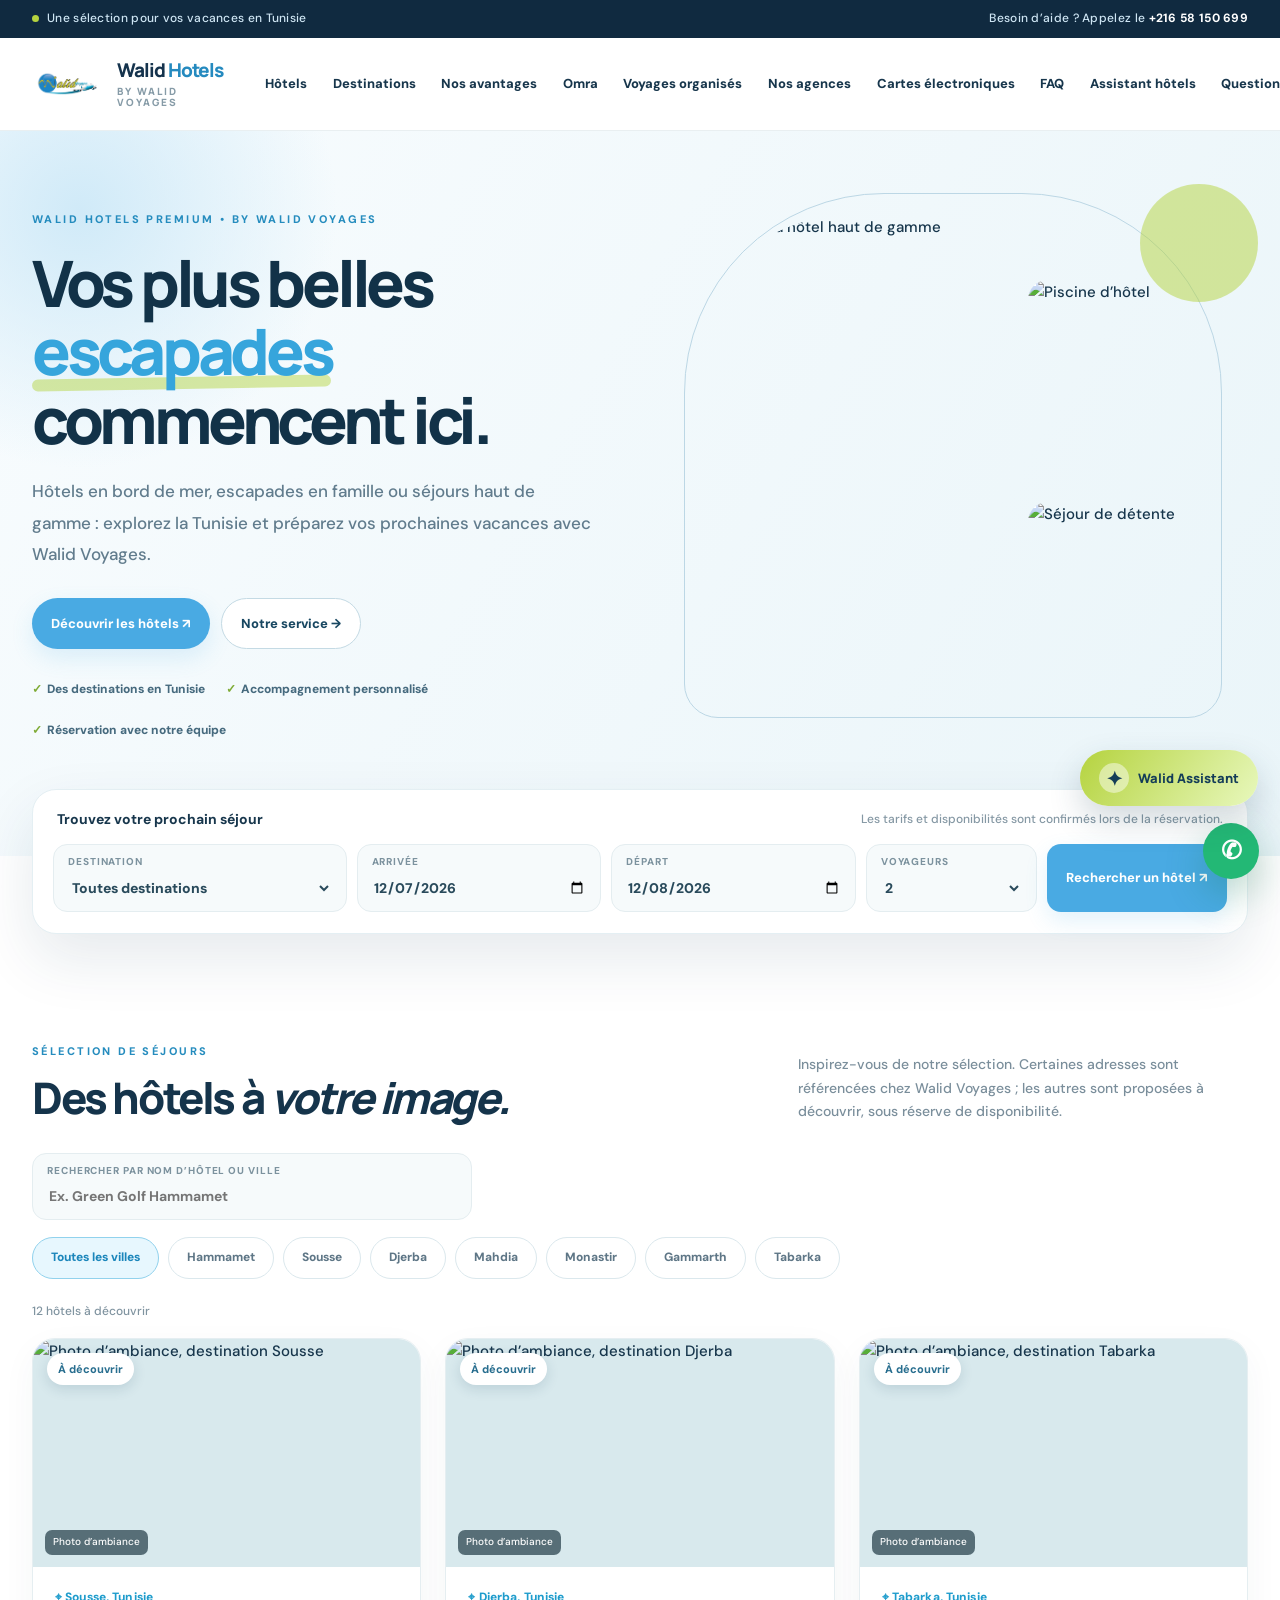
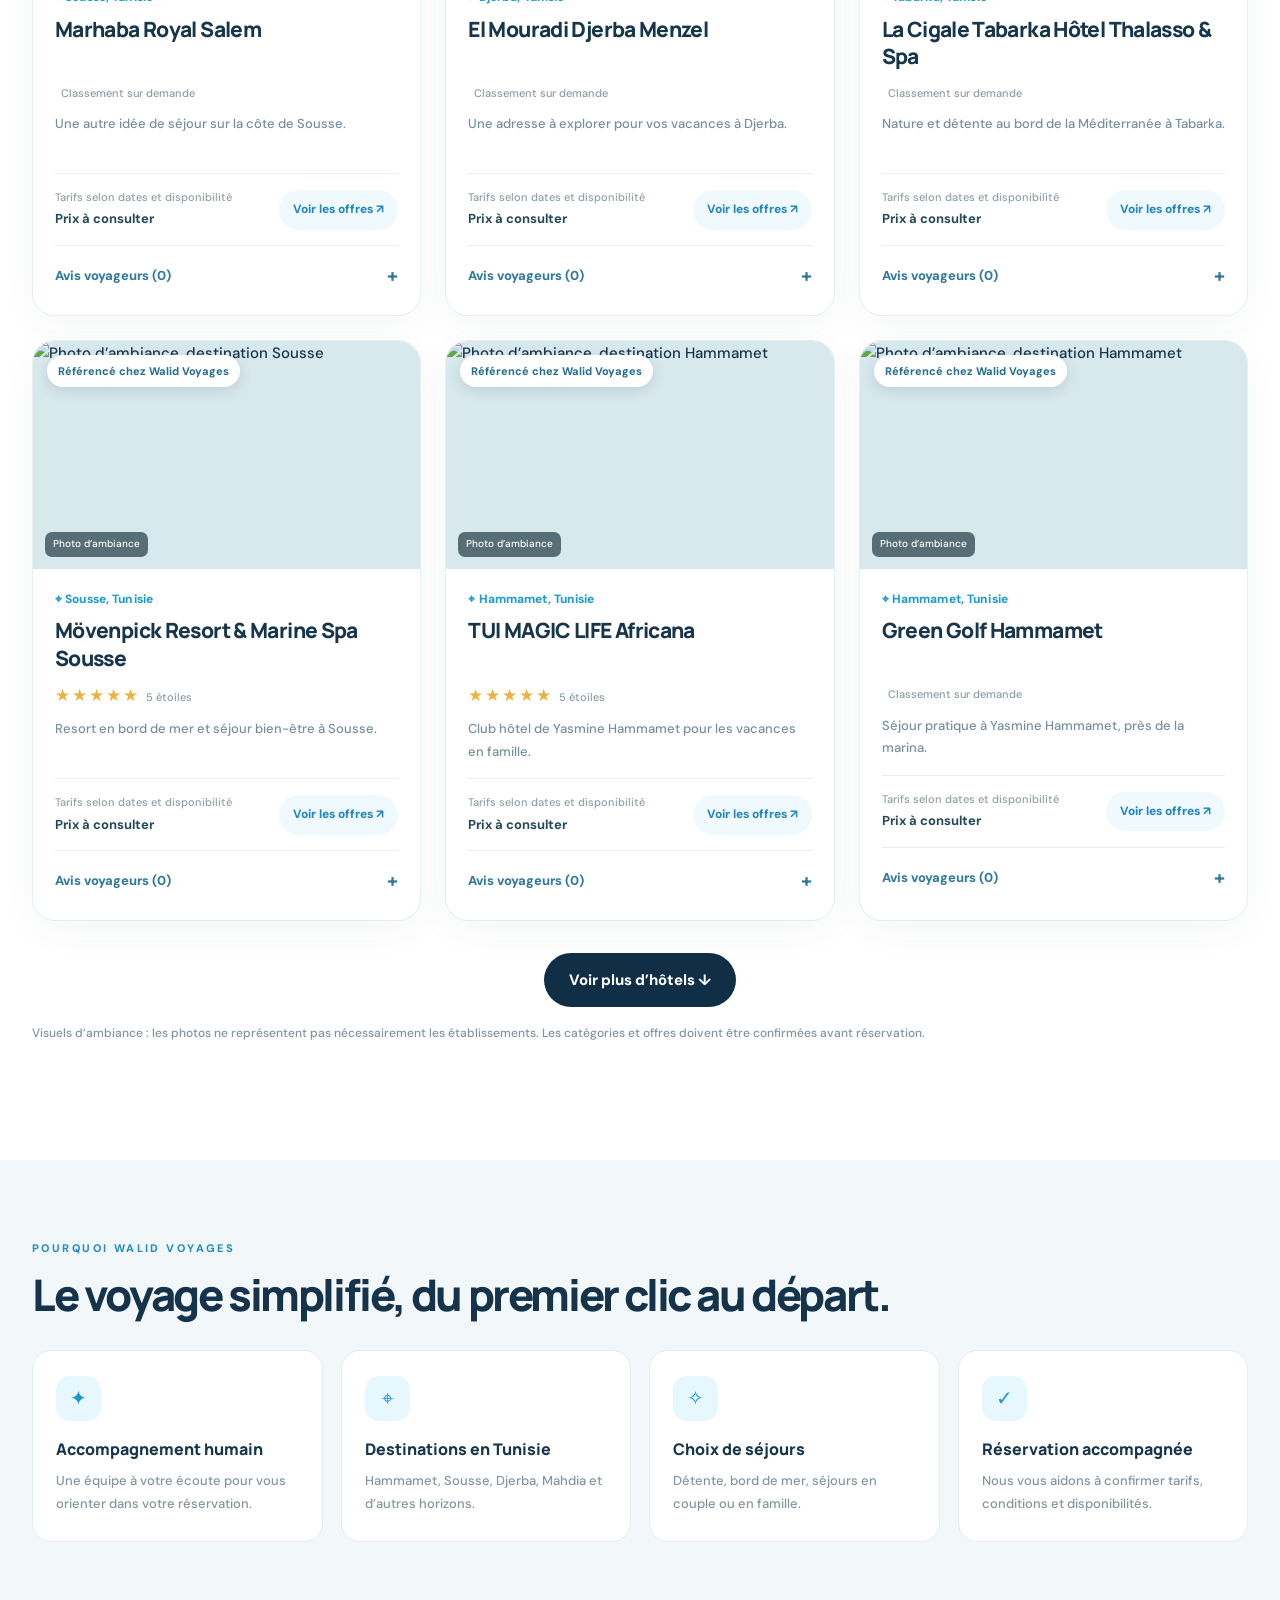
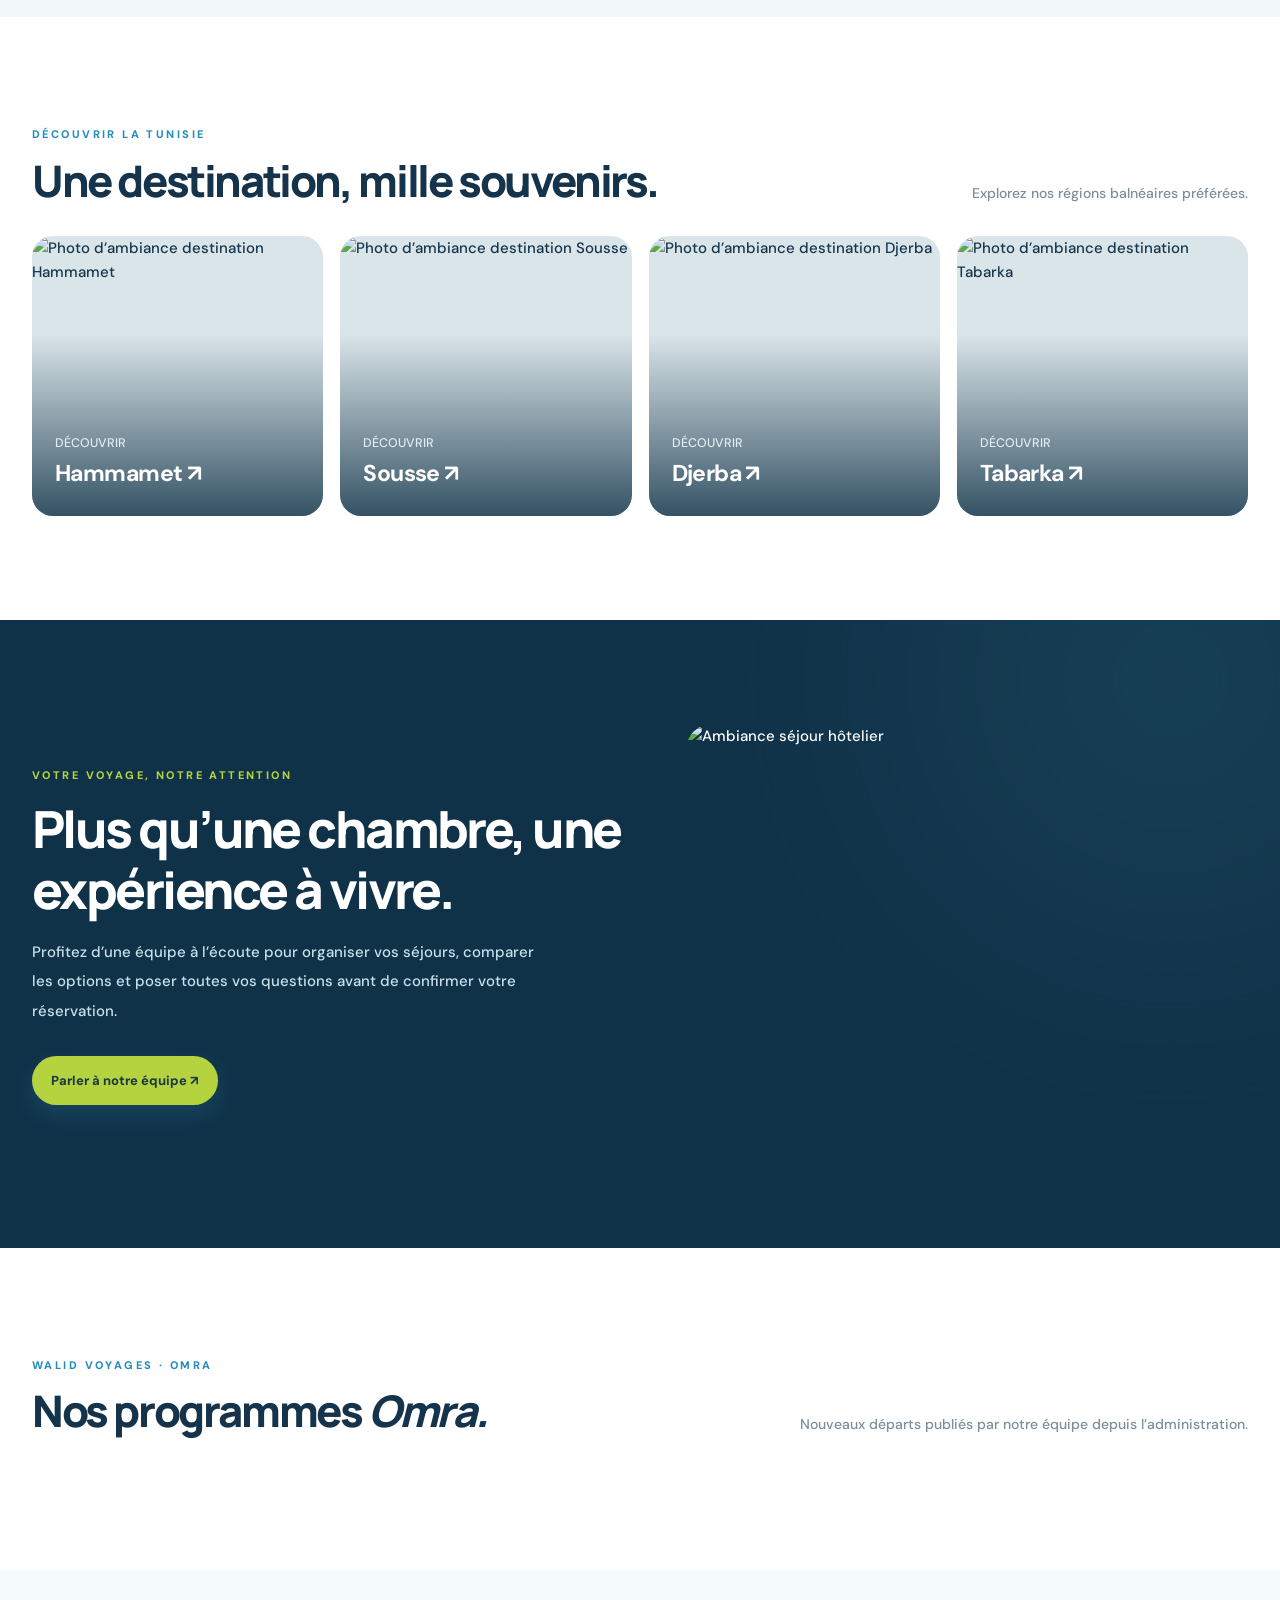
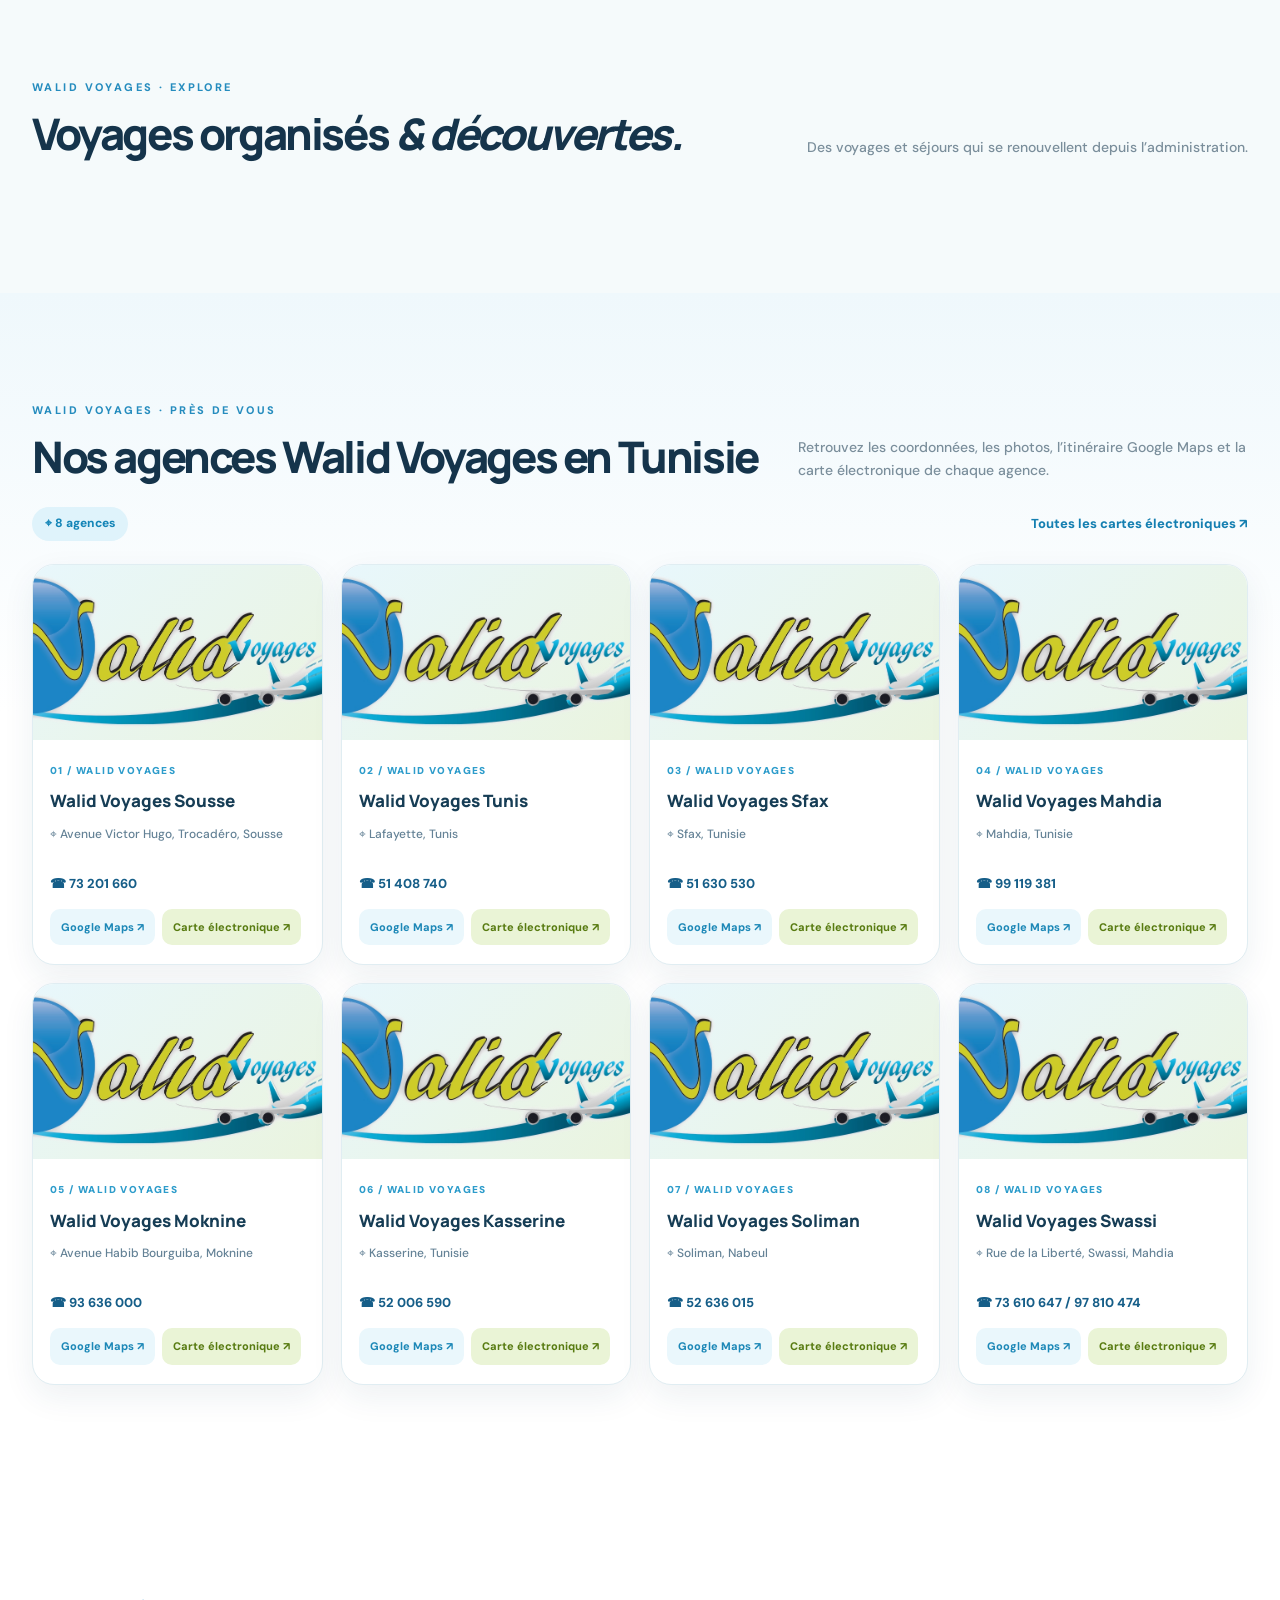
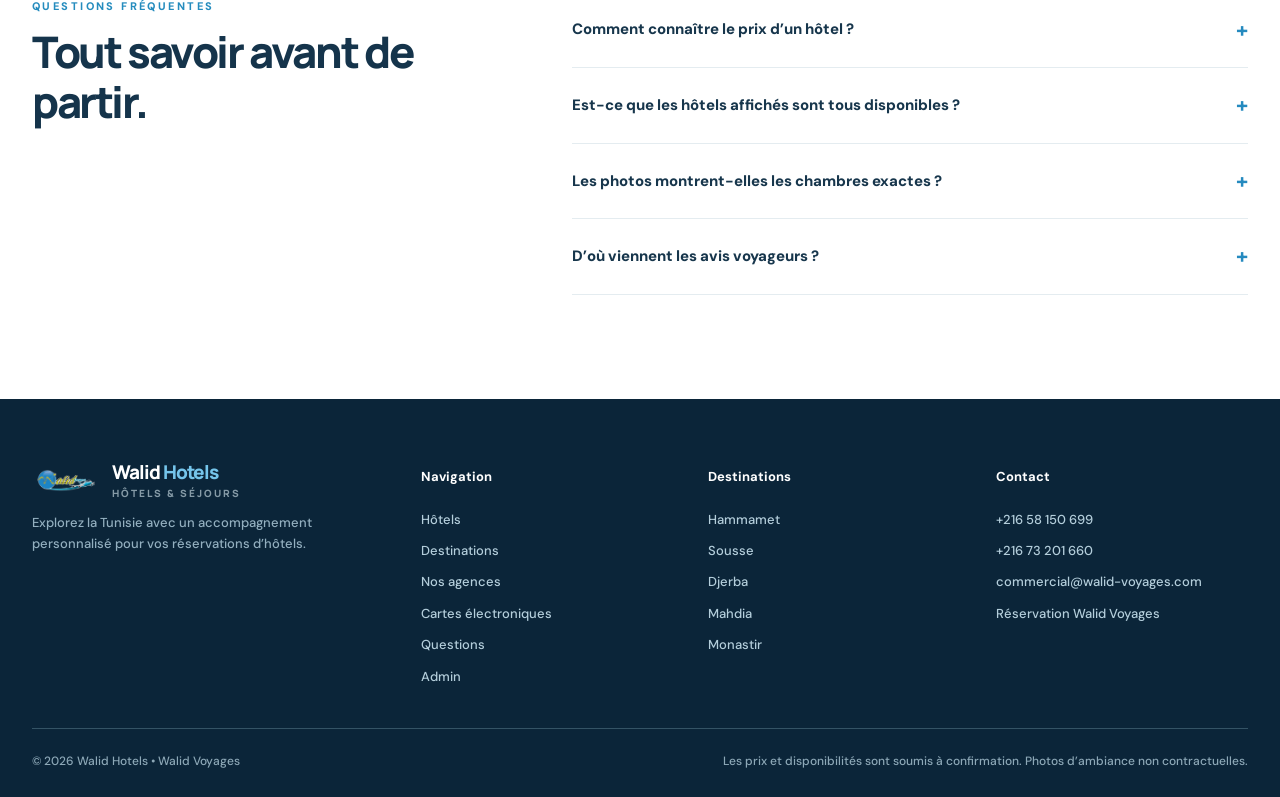
==== commit fc462af8: "feat: multilingual booking assistant, hotel FAQ admin fields and catalogue integration" ====
--- a/index.html
+++ b/index.html
@@ -9,11 +9,11 @@
 <meta property="og:type" content="website"><meta property="og:title" content="Walid Hotels | Réservation d’hôtels en Tunisie avec Walid Voyages"><meta property="og:description" content="Explorez notre sélection d’hôtels en Tunisie à Hammamet, Sousse, Djerba, Mahdia, Monastir, Tabarka et Gammarth. Demandez vos tarifs et réservez avec Walid Voyages."><meta property="og:image" content="https://www.walidvoyages.com/logo-walid-original.jpg">
 <link rel="icon" href="logo-walid-transparent.png"><link rel="stylesheet" href="hotels-premium.css?v=20261111-2"><link rel="stylesheet" href="hotels-extras.css?v=20261111-1">
 <script type="application/ld+json">{"@context":"https://schema.org","@type":"TravelAgency","name":"Walid Voyages","url":"https://www.walidvoyages.com/","telephone":"+21658150699","areaServed":{"@type":"Country","name":"Tunisia"},"description":"Explorez notre sélection d’hôtels en Tunisie à Hammamet, Sousse, Djerba, Mahdia, Monastir, Tabarka et Gammarth. Demandez vos tarifs et réservez avec Walid Voyages."}</script>
-<script type="application/ld+json">{"@context":"https://schema.org","@type":"WebSite","name":"Walid Hotels | Walid Voyages","url":"https://www.walidvoyages.com/","inLanguage":"fr-TN","publisher":{"@type":"Organization","name":"Walid Voyages"}}</script></head><body><a class="skip" href="#main">Aller au contenu</a>
+<script type="application/ld+json">{"@context":"https://schema.org","@type":"WebSite","name":"Walid Hotels | Walid Voyages","url":"https://www.walidvoyages.com/","inLanguage":"fr-TN","publisher":{"@type":"Organization","name":"Walid Voyages"}}</script><link rel="stylesheet" href="walid-chatbot.css?v=20261111-1"></head><body><a class="skip" href="#main">Aller au contenu</a>
 <div class="topstrip"><div class="container"><span class="top-promo"><i class="dot"></i>Une sélection pour vos vacances en Tunisie</span><span>Besoin d’aide ? Appelez le <a href="tel:+21658150699">+216 58 150 699</a></span></div></div>
 <header class="sitehead"><div class="container headinner">
 <a href="index.html" class="brand" aria-label="Walid Hotels — Walid Voyages"><img src="logo-walid-transparent.png" alt="Logo officiel Walid Voyages"><span class="brand-name">Walid <b>Hotels</b><small>BY WALID VOYAGES</small></span></a>
-<nav class="nav" id="nav" aria-label="Navigation principale"><a href="#hotels">Hôtels</a><a href="#destinations">Destinations</a><a href="#benefits">Nos avantages</a><a href="#omra-offers">Omra</a><a href="#tour-offers">Voyages organisés</a><a href="#agences">Nos agences</a><a href="agences/">Cartes électroniques</a><a href="#faq">Questions</a></nav>
+<nav class="nav" id="nav" aria-label="Navigation principale"><a href="#hotels">Hôtels</a><a href="#destinations">Destinations</a><a href="#benefits">Nos avantages</a><a href="#omra-offers">Omra</a><a href="#tour-offers">Voyages organisés</a><a href="#agences">Nos agences</a><a href="agences/">Cartes électroniques</a><a href="#faq">FAQ</a><a href="#hotels">Assistant hôtels</a><a href="#faq">Questions</a></nav>
 <div class="head-actions"><a class="lang-switch" href="ar.html" hreflang="ar">العربية</a><a class="nav-cta" href="https://wa.me/21658150699" target="_blank" rel="noopener noreferrer">Demander un séjour ↗</a><button class="menu-button" id="menuButton" type="button" aria-expanded="false" aria-controls="nav" aria-label="Ouvrir le menu">☰</button></div>
 </div></header>
 <main id="main">
@@ -46,6 +46,6 @@
 <div><h4>Destinations</h4><a class="footer-link" href="#hotels">Hammamet</a><a class="footer-link" href="#hotels">Sousse</a><a class="footer-link" href="#hotels">Djerba</a><a class="footer-link" href="#hotels">Mahdia</a><a class="footer-link" href="#hotels">Monastir</a></div>
 <div><h4>Contact</h4><a class="footer-link" href="tel:+21658150699">+216 58 150 699</a><a class="footer-link" href="tel:+21673201660">+216 73 201 660</a><a class="footer-link" href="mailto:commercial@walid-voyages.com">commercial@walid-voyages.com</a><a class="footer-link" href="https://www.walid-voyages.com/liste" target="_blank" rel="noopener noreferrer">Réservation Walid Voyages</a></div></div>
 <div class="fineprint"><span>© <span id="year">2026</span> Walid Hotels • Walid Voyages</span><span>Les prix et disponibilités sont soumis à confirmation. Photos d’ambiance non contractuelles.</span></div></div></footer>
-<div class="review-modal" id="reviewModal" hidden role="dialog" aria-modal="true" aria-labelledby="reviewTitle"><div class="review-box"><button class="modal-close" type="button" aria-label="Fermer" data-close-review>×</button><span class="eyebrow">WALID HOTELS · AVIS CLIENT</span><h2 id="reviewTitle">Partagez votre expérience</h2><p id="reviewHotelLabel"></p><p>Votre commentaire sera publié après modération de Walid Voyages.</p><form id="reviewForm"><label for="reviewAuthor">Votre prénom</label><input id="reviewAuthor" maxlength="80" minlength="2" required><label>Votre note</label><div id="reviewStars" class="star-picker" role="group" aria-label="Note sur cinq"></div><small id="reviewStarLabel">5/5</small><label for="reviewStay">Date du séjour (facultative)</label><input type="month" id="reviewStay"><label for="reviewComment">Votre expérience (20 caractères minimum)</label><textarea id="reviewComment" minlength="20" maxlength="1500" required></textarea><label class="review-check"><input type="checkbox" id="reviewConsent" required><span>J’accepte la publication de mon prénom et de mon avis après modération.</span></label><p class="review-status" id="reviewStatus" role="status"></p><button type="submit" id="reviewSubmit" class="button-main">Envoyer mon avis ↗</button></form></div></div><a class="whatsapp" href="https://wa.me/21658150699" target="_blank" rel="noopener noreferrer" aria-label="WhatsApp">✆</a><script defer src="hotels-premium.js?v=20261111-2"></script><script defer src="hotels-extras.js?v=20261111-1"></script><script defer src="agencies-premium.js?v=20261111-1"></script>
+<div class="review-modal" id="reviewModal" hidden role="dialog" aria-modal="true" aria-labelledby="reviewTitle"><div class="review-box"><button class="modal-close" type="button" aria-label="Fermer" data-close-review>×</button><span class="eyebrow">WALID HOTELS · AVIS CLIENT</span><h2 id="reviewTitle">Partagez votre expérience</h2><p id="reviewHotelLabel"></p><p>Votre commentaire sera publié après modération de Walid Voyages.</p><form id="reviewForm"><label for="reviewAuthor">Votre prénom</label><input id="reviewAuthor" maxlength="80" minlength="2" required><label>Votre note</label><div id="reviewStars" class="star-picker" role="group" aria-label="Note sur cinq"></div><small id="reviewStarLabel">5/5</small><label for="reviewStay">Date du séjour (facultative)</label><input type="month" id="reviewStay"><label for="reviewComment">Votre expérience (20 caractères minimum)</label><textarea id="reviewComment" minlength="20" maxlength="1500" required></textarea><label class="review-check"><input type="checkbox" id="reviewConsent" required><span>J’accepte la publication de mon prénom et de mon avis après modération.</span></label><p class="review-status" id="reviewStatus" role="status"></p><button type="submit" id="reviewSubmit" class="button-main">Envoyer mon avis ↗</button></form></div></div><div id="walidChat"></div><a class="whatsapp" href="https://wa.me/21658150699" target="_blank" rel="noopener noreferrer" aria-label="WhatsApp">✆</a><script defer src="hotels-premium.js?v=20261111-2"></script><script defer src="hotels-extras.js?v=20261111-1"></script><script defer src="agencies-premium.js?v=20261111-1"></script><script defer src="walid-chatbot.js?v=20261111-1"></script>
 <script>document.querySelectorAll('[data-destination]').forEach(function(el){el.addEventListener('click',function(){var name=el.getAttribute('data-destination');var chip=document.querySelector('[data-city="'+name+'"]');if(chip)chip.click();});});</script>
 </body></html>
--- a/walid-chatbot.css
+++ b/walid-chatbot.css
@@ -0,0 +1,5 @@
+/* Premium assistant: accessible, minimal and responsive */
+#walidChat{font-family:inherit;position:relative;z-index:350}.chat-fab{position:fixed;right:22px;bottom:94px;border:0;border-radius:99px;color:#143d58;background:linear-gradient(125deg,#b5d33f,#e8f8bd);padding:13px 19px;display:flex;align-items:center;gap:9px;font:800 13px Manrope,Tajawal,sans-serif;box-shadow:0 14px 32px #27485a35;cursor:pointer;transition:transform .25s}.chat-fab:hover{transform:translateY(-4px)}.chat-fab>span:first-child{background:#fff7;border-radius:50%;font-size:20px;width:30px;height:30px;display:grid;place-items:center}.chat-panel{position:fixed;right:20px;bottom:158px;width:min(390px,calc(100vw - 26px));height:min(605px,calc(100dvh - 185px));display:flex;flex-direction:column;background:#fff;border:1px solid #e1edf2;border-radius:24px;box-shadow:0 26px 100px #061c3650;overflow:hidden}.chat-panel[hidden]{display:none!important}.chat-head{display:flex;align-items:center;padding:15px 17px;gap:10px;background:linear-gradient(110deg,#0b4268,#1476a4);color:#fff}.chat-mark{border-radius:11px;padding:9px;background:#ffffff20;color:#cde66f;font-weight:900;font-size:25px}.chat-heading{flex:1;min-width:0}.chat-heading strong{display:block;font-size:14px}.chat-heading small{display:block;font-size:11px;color:#d8eefa}.chat-close{border:0;color:#fff;background:#ffffff25;font-size:22px;border-radius:50%;width:33px;height:33px}.chat-tools{display:flex;gap:8px;align-items:center;border-bottom:1px solid #edf1f4;padding:8px 14px;background:#f8fbfc}.chat-tools select{border:1px solid #d7e8ee;border-radius:8px;background:#fff;padding:5px 6px;font-size:12px}.chat-tools small{margin-left:auto;color:#6791a5;font-size:10px}.chat-messages{flex:1;overflow:auto;padding:17px 14px;display:flex;flex-direction:column;align-items:flex-start;gap:12px;background:linear-gradient(180deg,#fff,#f7fbfd)}.chat-bubble{max-width:92%;border-radius:15px 15px 15px 4px;padding:11px 13px;background:#fff;color:#214a60;border:1px solid #e1edf2;box-shadow:0 3px 12px #183c4e07;font-size:13px;line-height:1.65}.chat-bubble p{margin:0;white-space:pre-wrap;overflow-wrap:anywhere}.chat-bubble.user{align-self:flex-end;background:#e6f5fc;border-color:#c9e6f6;border-radius:15px 15px 4px 15px}.chat-bubble a{display:inline-block;margin-top:10px;border-radius:10px;padding:9px 12px;background:#1e9ad2;color:#fff;font-weight:800;font-size:12px}.chat-chips{display:flex;gap:7px;overflow-x:auto;padding:11px 12px;border-top:1px solid #eaf2f5;scrollbar-width:thin}.chat-chips button{border:1px solid #cce6ee;background:#e8f7fd;color:#237899;font-size:11px;border-radius:99px;white-space:nowrap;padding:8px 11px;font-weight:800}.chat-form{display:flex;gap:8px;padding:8px 12px}.chat-form input{min-width:0;flex:1;border:1px solid #d7e6ed;padding:10px 13px;border-radius:12px;font-size:13px}.chat-send{border:0;color:#fff;background:#148dc5;border-radius:12px;width:42px;cursor:pointer}.chat-send:disabled{opacity:.5}.chat-disclaimer{font-size:10px;color:#718f9d;text-align:center;padding:0 10px 10px}.chat-disclaimer a{color:#1b88b6;font-weight:800}.sr-only{position:absolute;width:1px;height:1px;padding:0;margin:-1px;overflow:hidden;clip:rect(0,0,0,0);white-space:nowrap;border:0}
+[dir=rtl] .chat-fab{right:auto;left:21px}[dir=rtl] .chat-panel{right:auto;left:15px}[dir=rtl] .chat-tools small{margin-left:0;margin-right:auto}[dir=rtl] .chat-bubble{border-radius:15px 15px 4px 15px}[dir=rtl] .chat-bubble.user{border-radius:15px 15px 15px 4px}[dir=rtl] .chat-bubble{align-self:flex-start}[dir=rtl] .chat-bubble.user{align-self:flex-end}
+@media(max-width:550px){.chat-fab{bottom:84px;right:12px;padding:10px 13px}.chat-fab-caption{display:none}.chat-panel{bottom:143px;right:10px;height:calc(100dvh - 158px);max-height:590px;width:calc(100vw - 20px)}[dir=rtl] .chat-fab{left:12px}[dir=rtl] .chat-panel{left:10px}}
+@media(prefers-reduced-motion:reduce){.chat-fab{transition:none!important}}
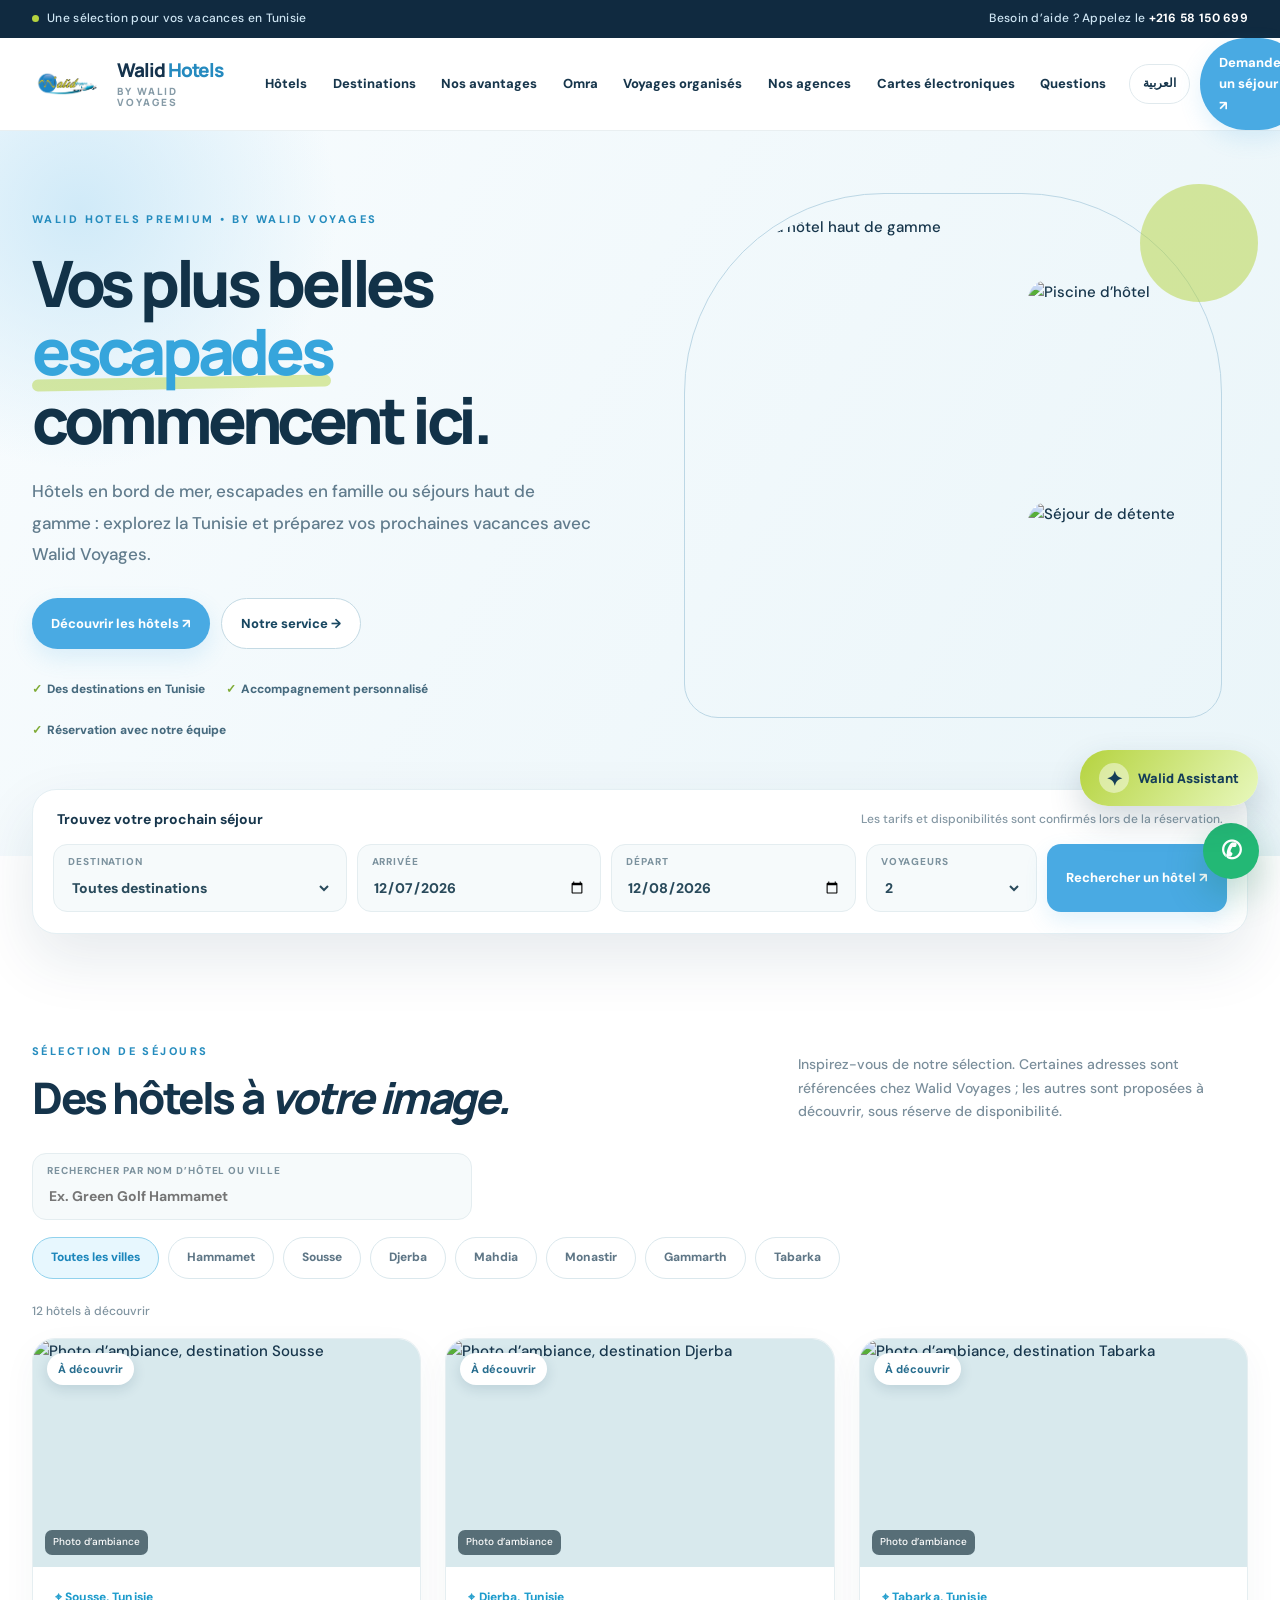
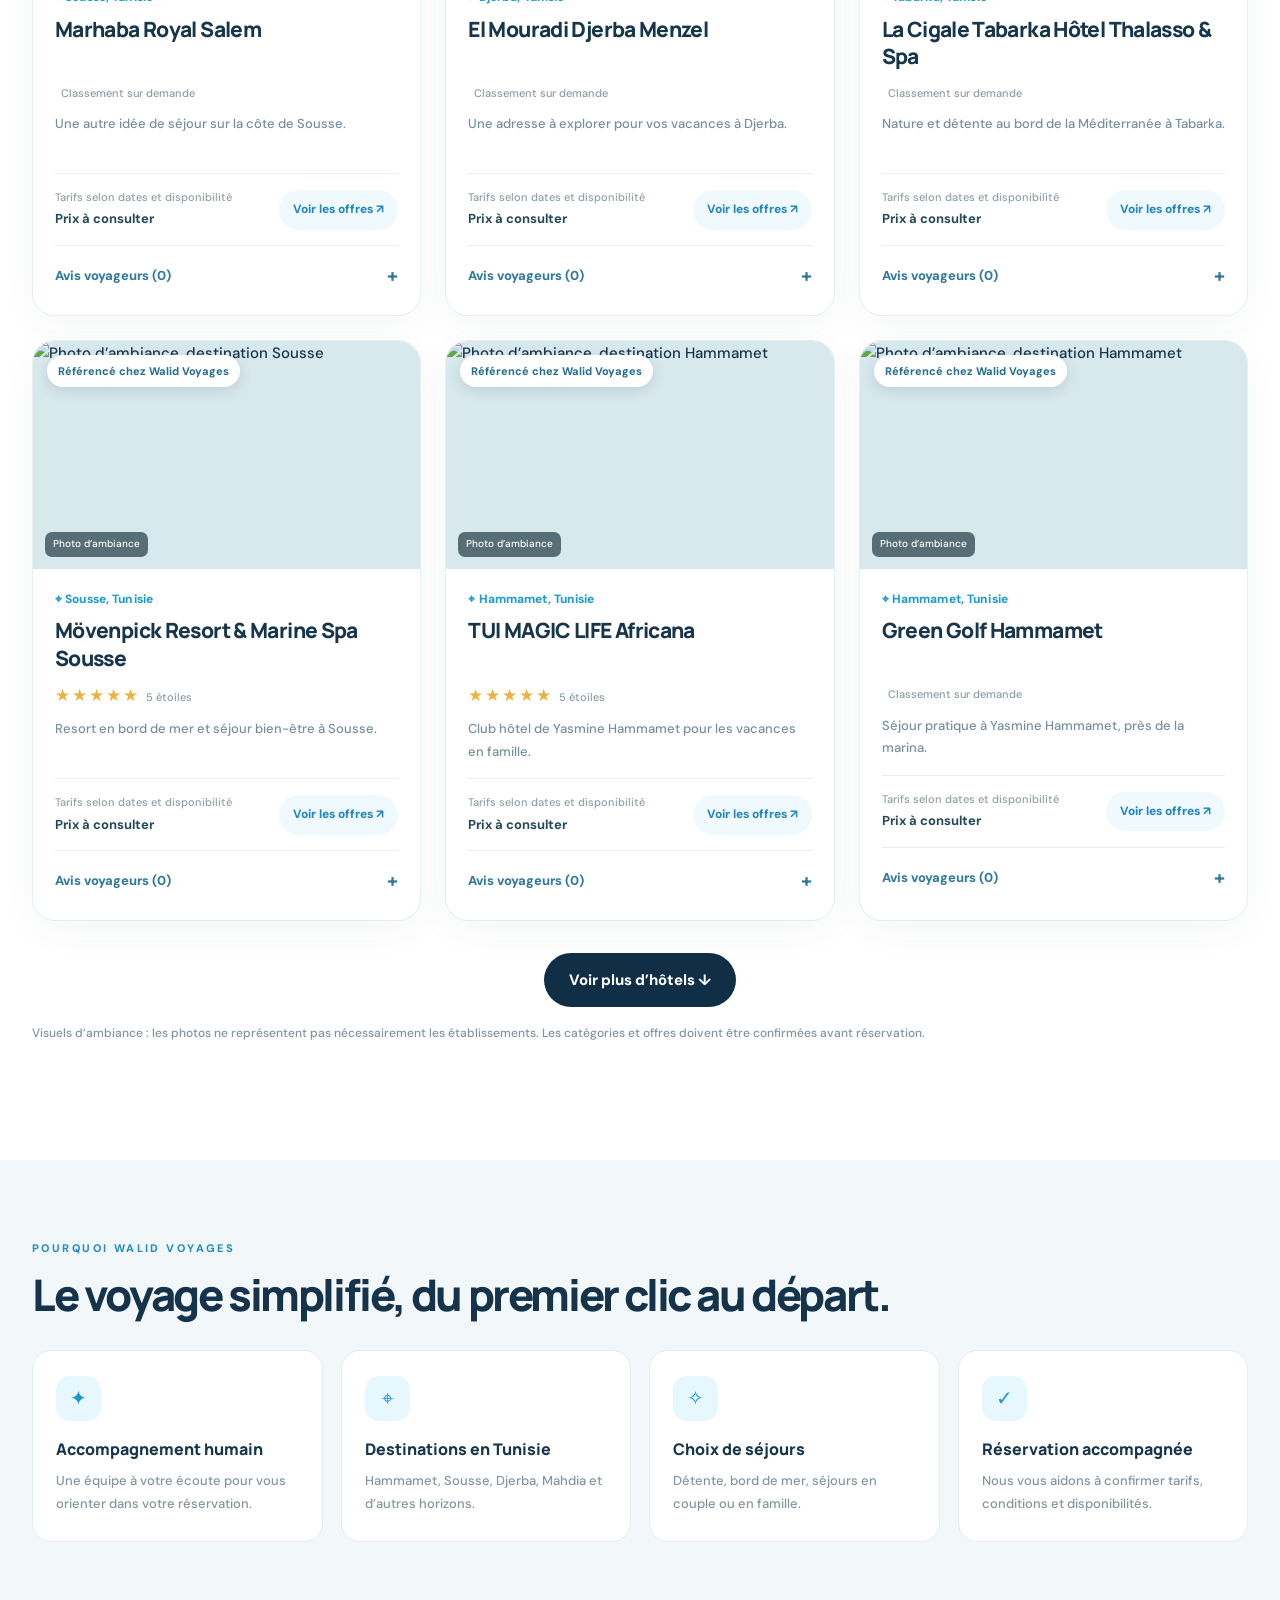
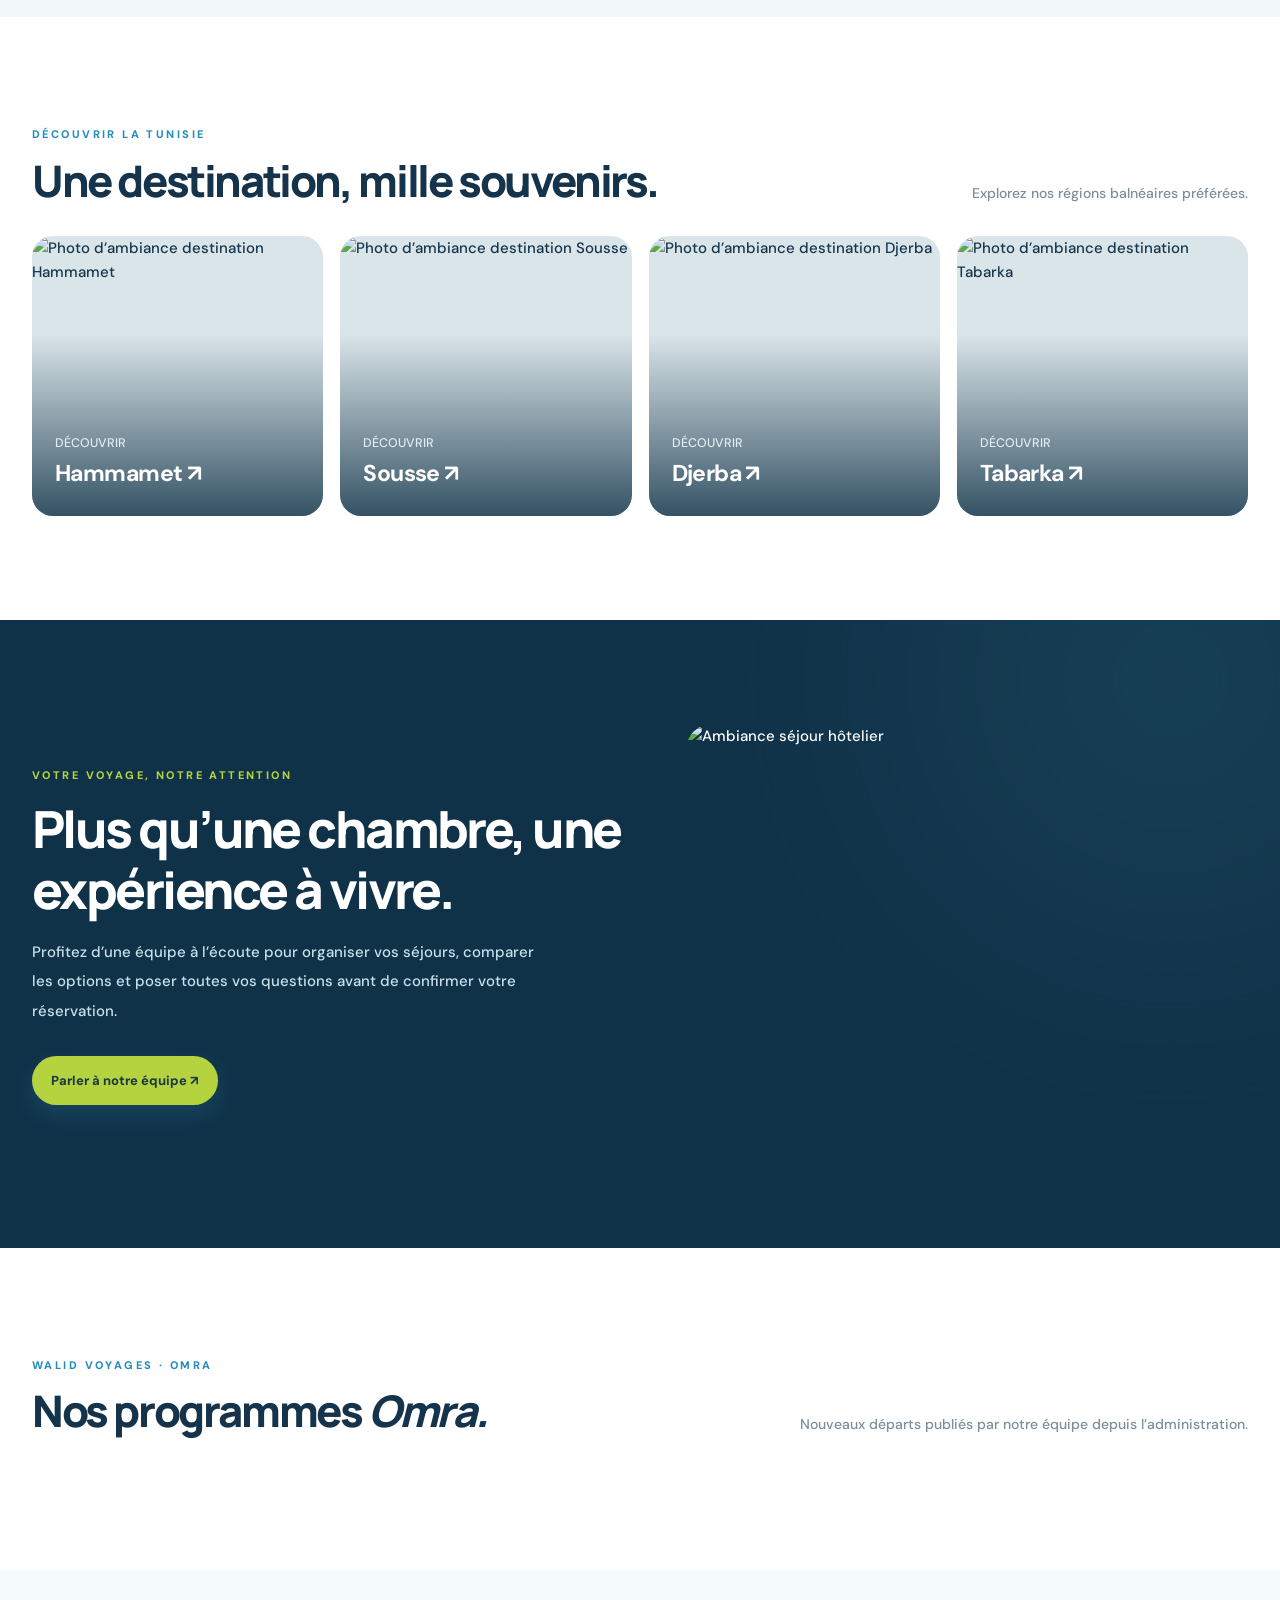
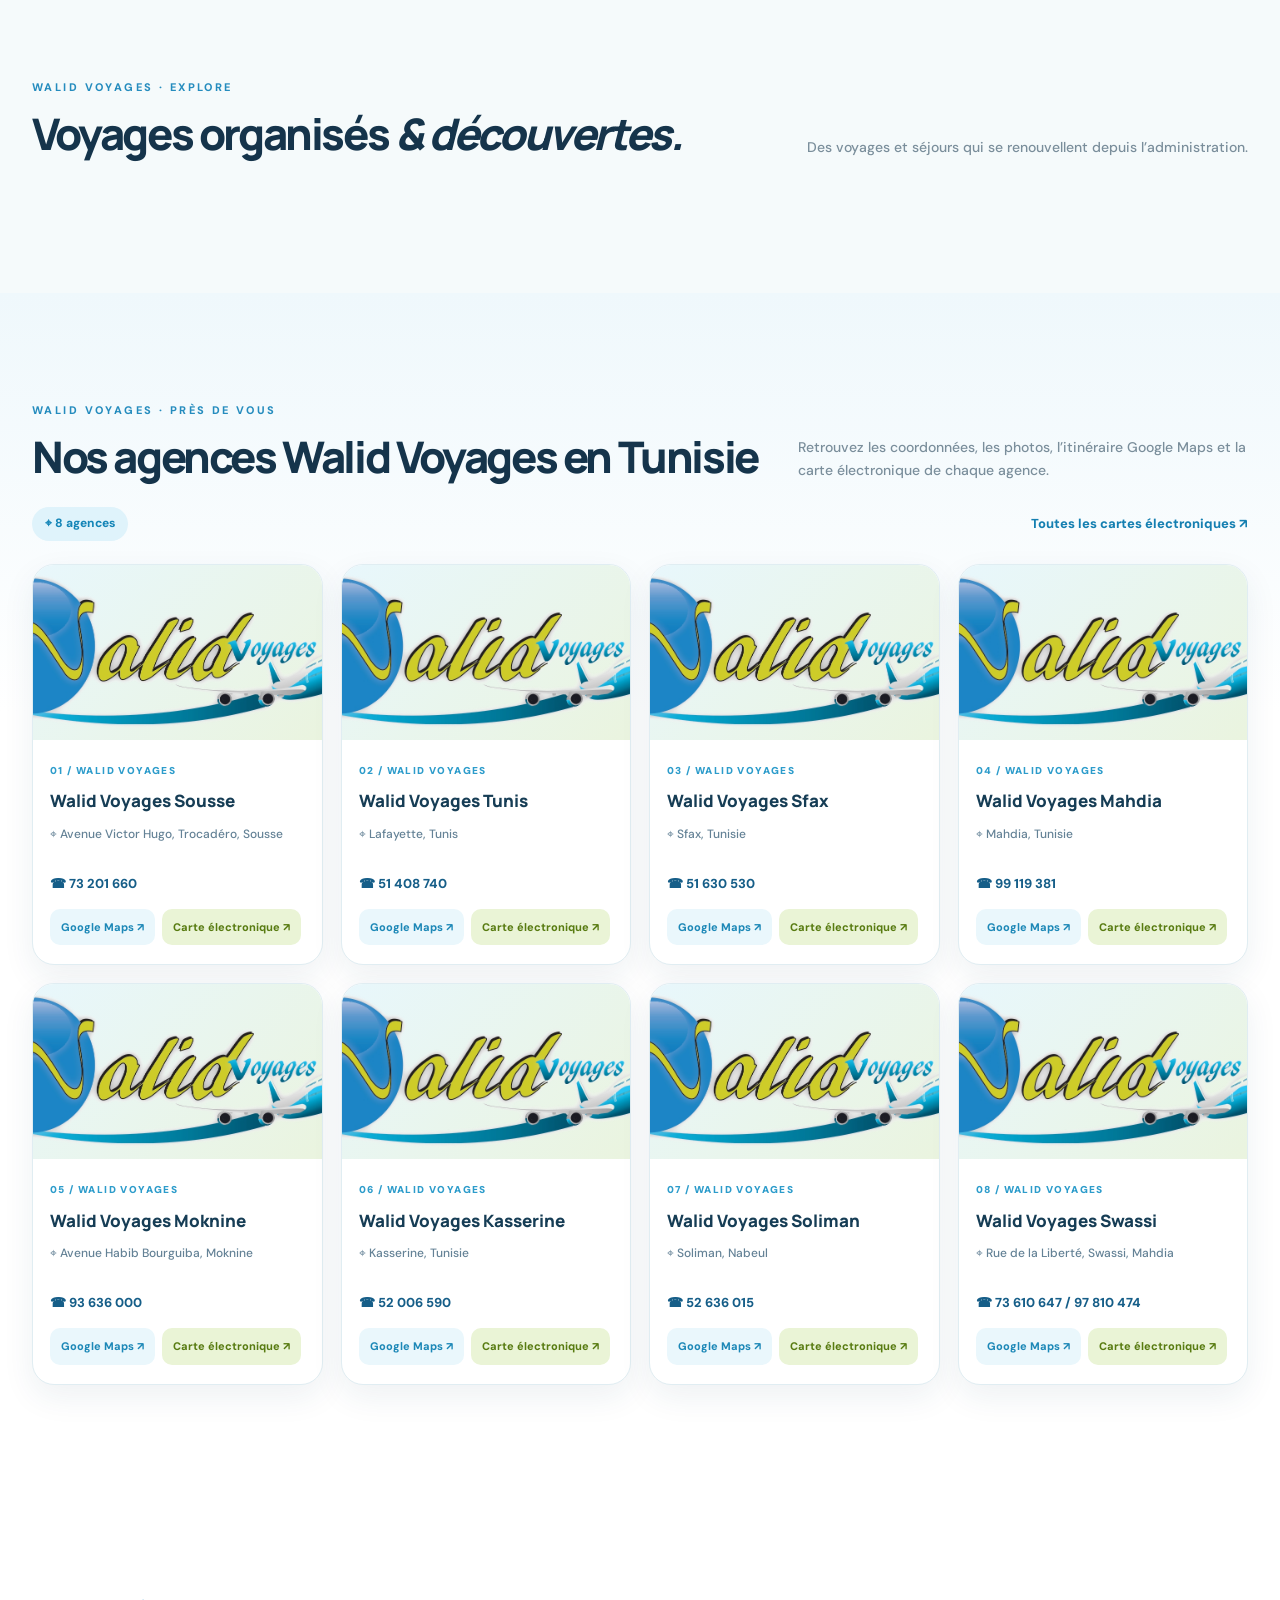
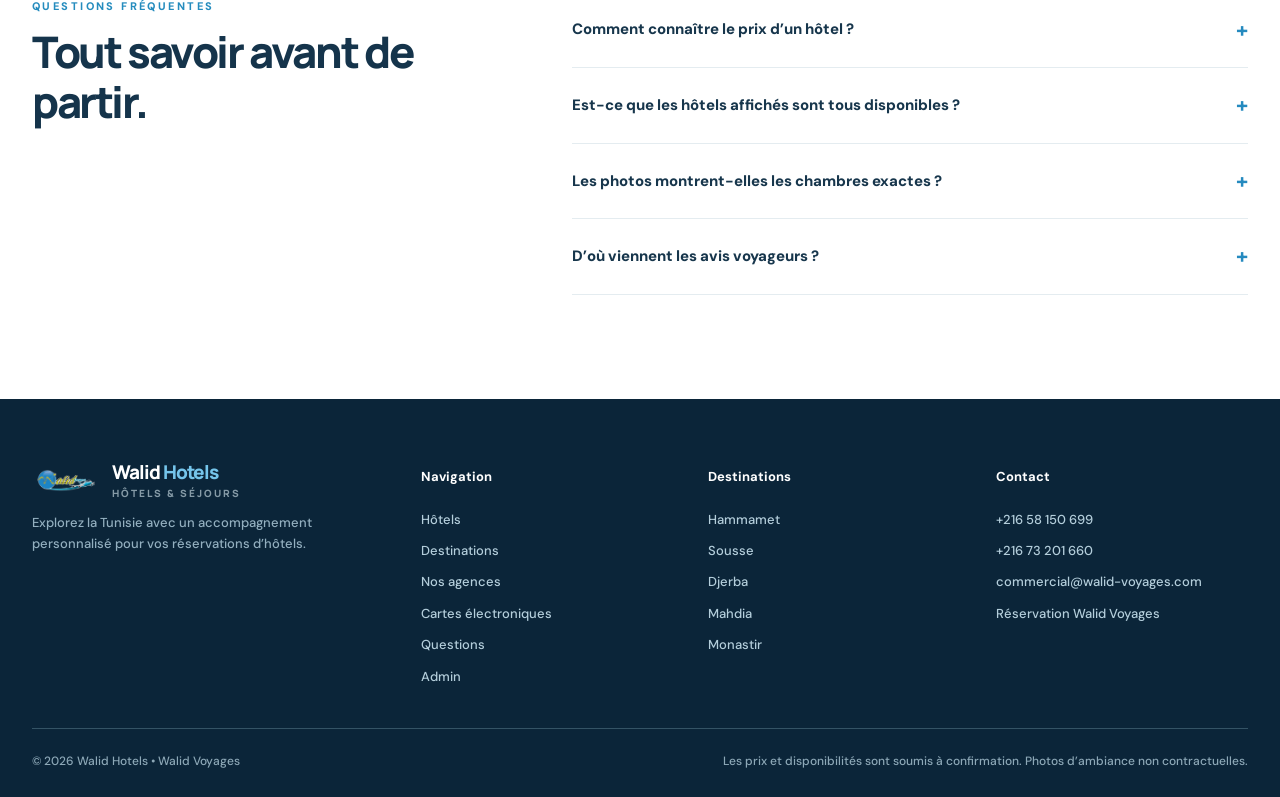
==== commit c8e8cc3a: "polish: remove duplicate FAQ navigation and correct Arabic menu" ====
--- a/index.html
+++ b/index.html
@@ -13,7 +13,7 @@
 <div class="topstrip"><div class="container"><span class="top-promo"><i class="dot"></i>Une sélection pour vos vacances en Tunisie</span><span>Besoin d’aide ? Appelez le <a href="tel:+21658150699">+216 58 150 699</a></span></div></div>
 <header class="sitehead"><div class="container headinner">
 <a href="index.html" class="brand" aria-label="Walid Hotels — Walid Voyages"><img src="logo-walid-transparent.png" alt="Logo officiel Walid Voyages"><span class="brand-name">Walid <b>Hotels</b><small>BY WALID VOYAGES</small></span></a>
-<nav class="nav" id="nav" aria-label="Navigation principale"><a href="#hotels">Hôtels</a><a href="#destinations">Destinations</a><a href="#benefits">Nos avantages</a><a href="#omra-offers">Omra</a><a href="#tour-offers">Voyages organisés</a><a href="#agences">Nos agences</a><a href="agences/">Cartes électroniques</a><a href="#faq">FAQ</a><a href="#hotels">Assistant hôtels</a><a href="#faq">Questions</a></nav>
+<nav class="nav" id="nav" aria-label="Navigation principale"><a href="#hotels">Hôtels</a><a href="#destinations">Destinations</a><a href="#benefits">Nos avantages</a><a href="#omra-offers">Omra</a><a href="#tour-offers">Voyages organisés</a><a href="#agences">Nos agences</a><a href="agences/">Cartes électroniques</a><a href="#faq">Questions</a></nav>
 <div class="head-actions"><a class="lang-switch" href="ar.html" hreflang="ar">العربية</a><a class="nav-cta" href="https://wa.me/21658150699" target="_blank" rel="noopener noreferrer">Demander un séjour ↗</a><button class="menu-button" id="menuButton" type="button" aria-expanded="false" aria-controls="nav" aria-label="Ouvrir le menu">☰</button></div>
 </div></header>
 <main id="main">
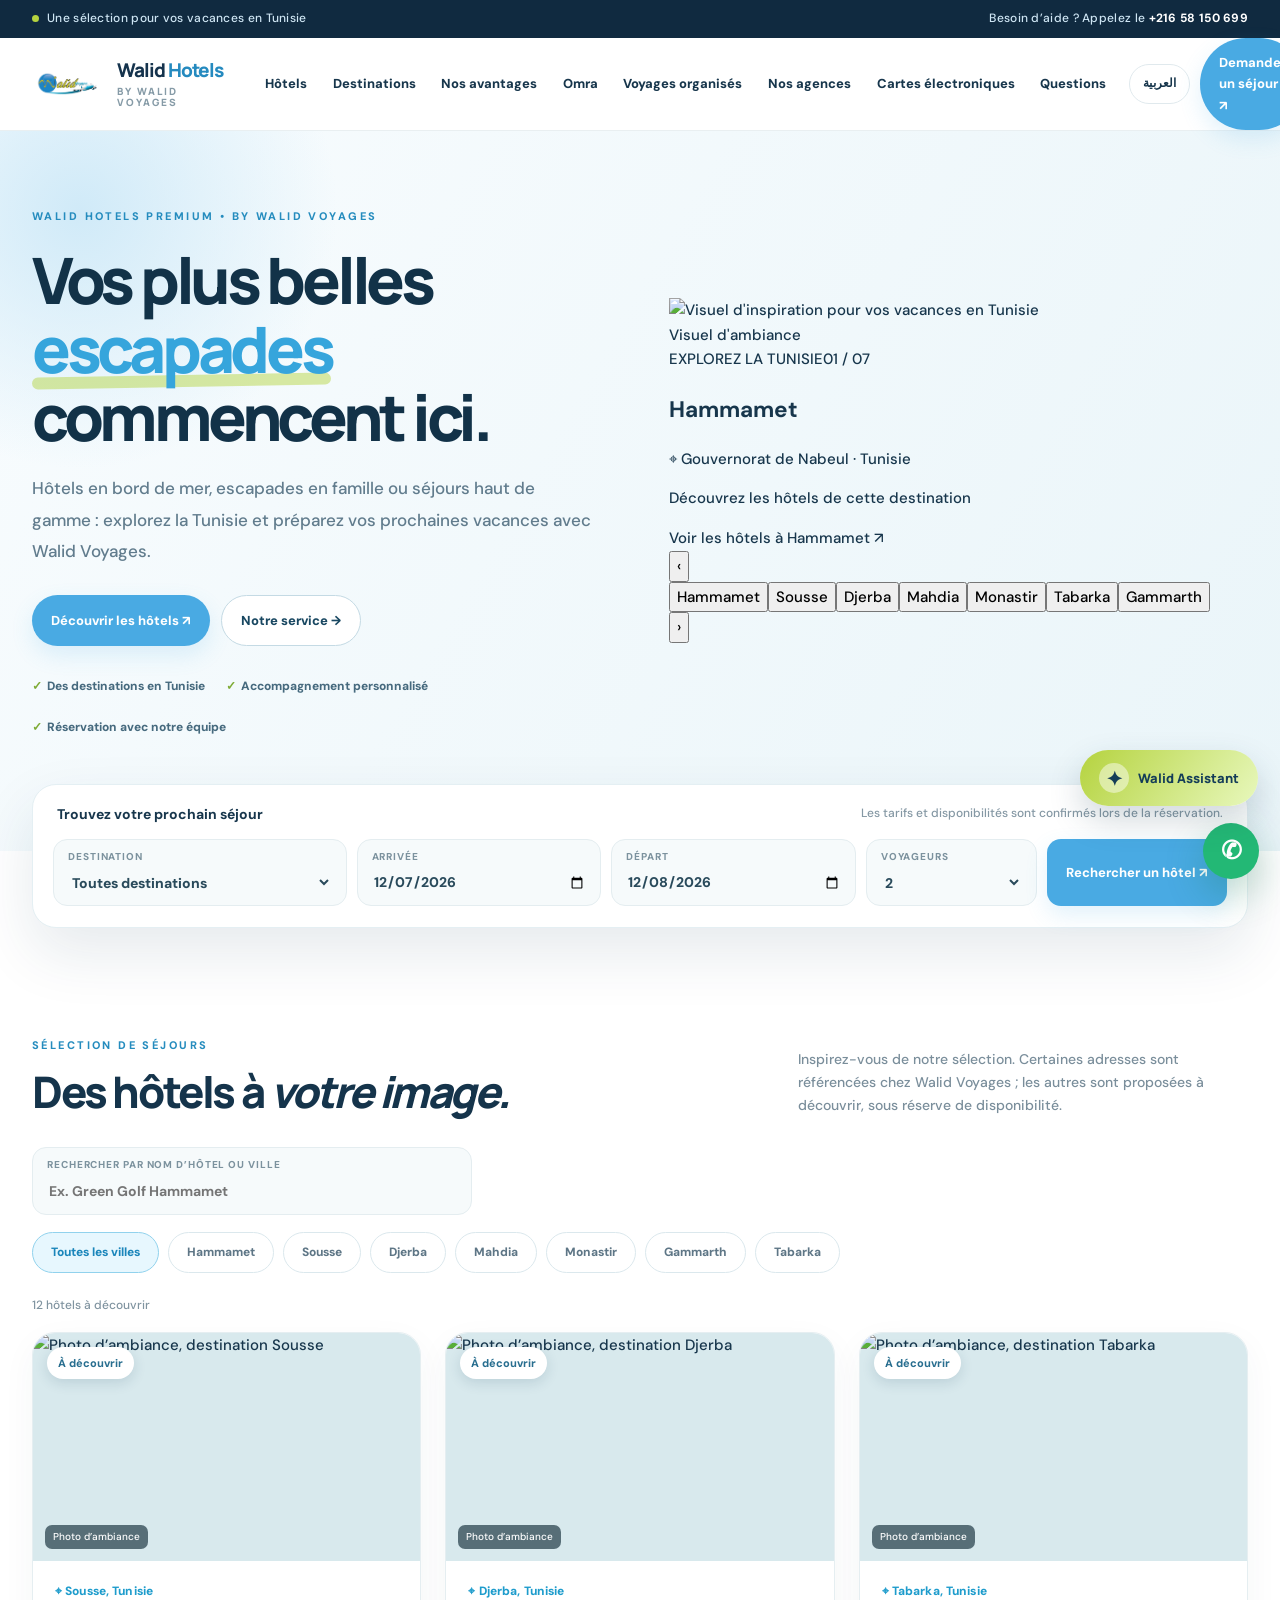
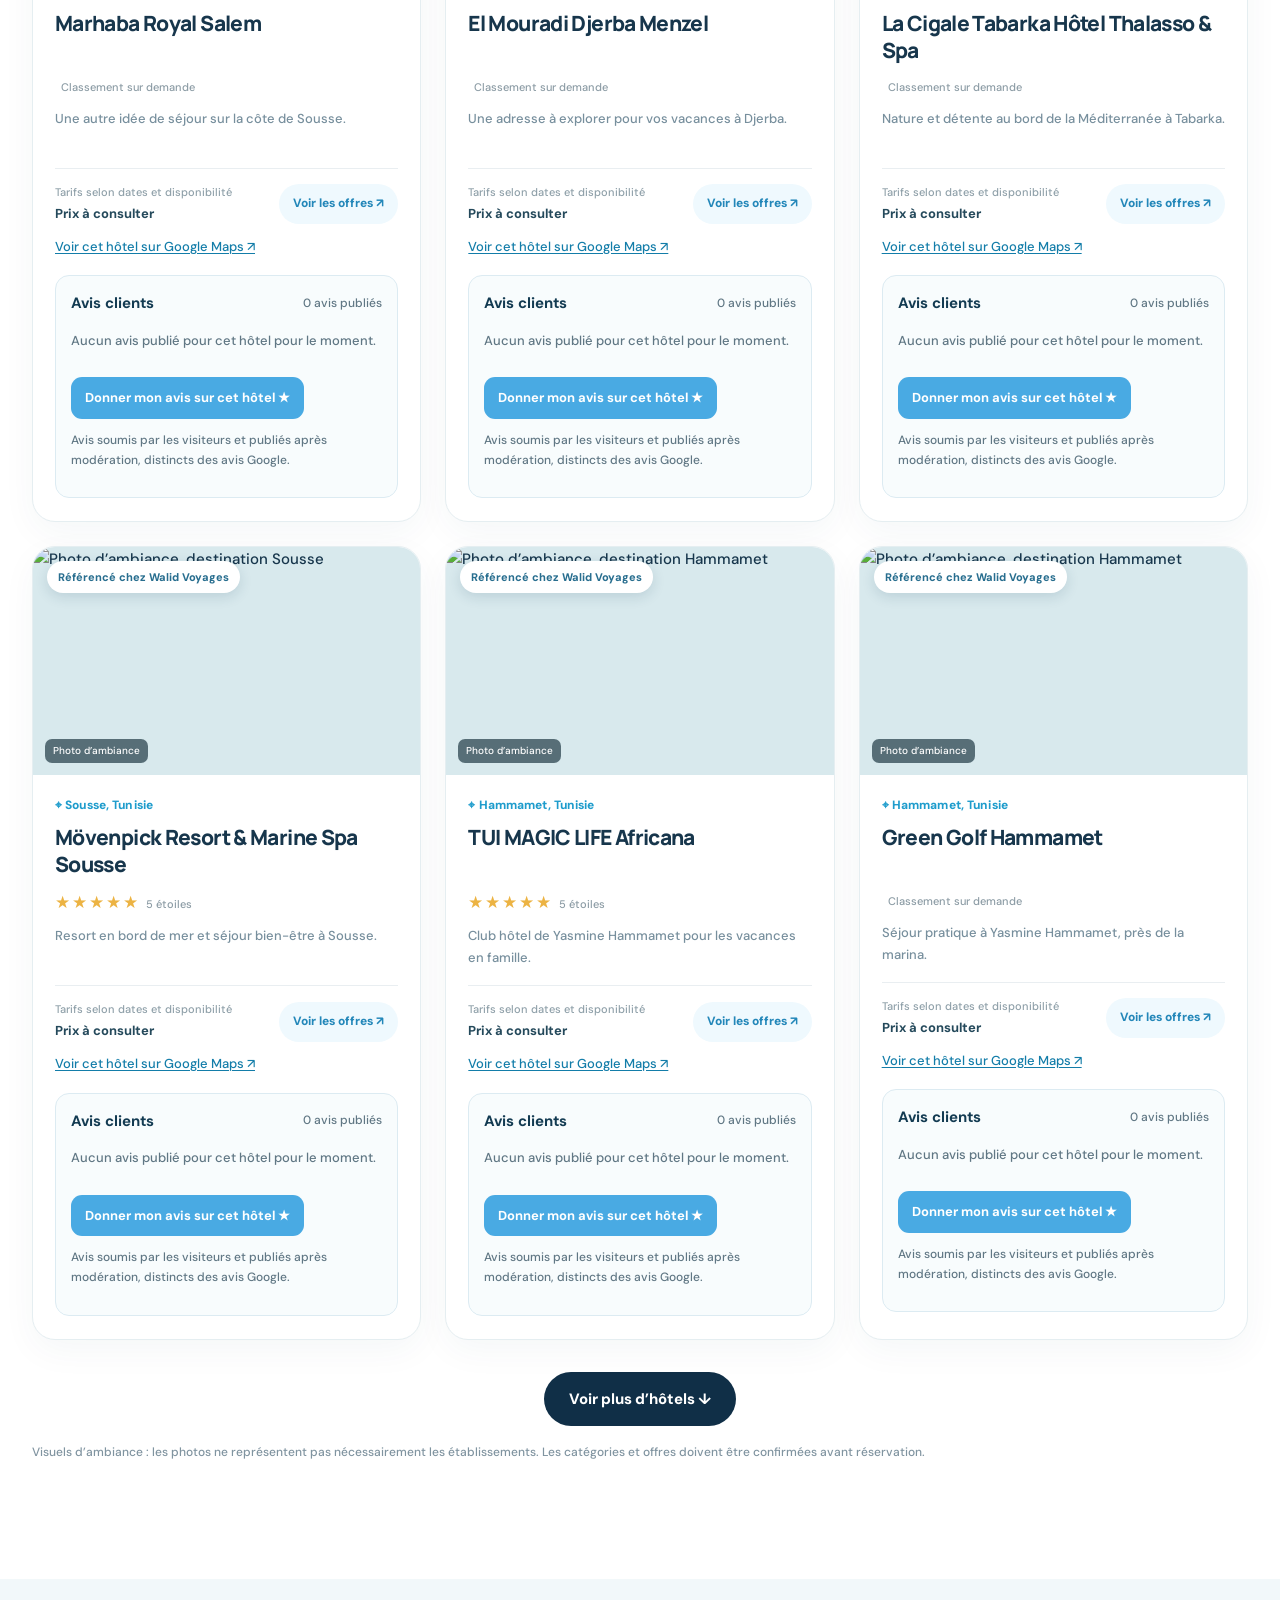
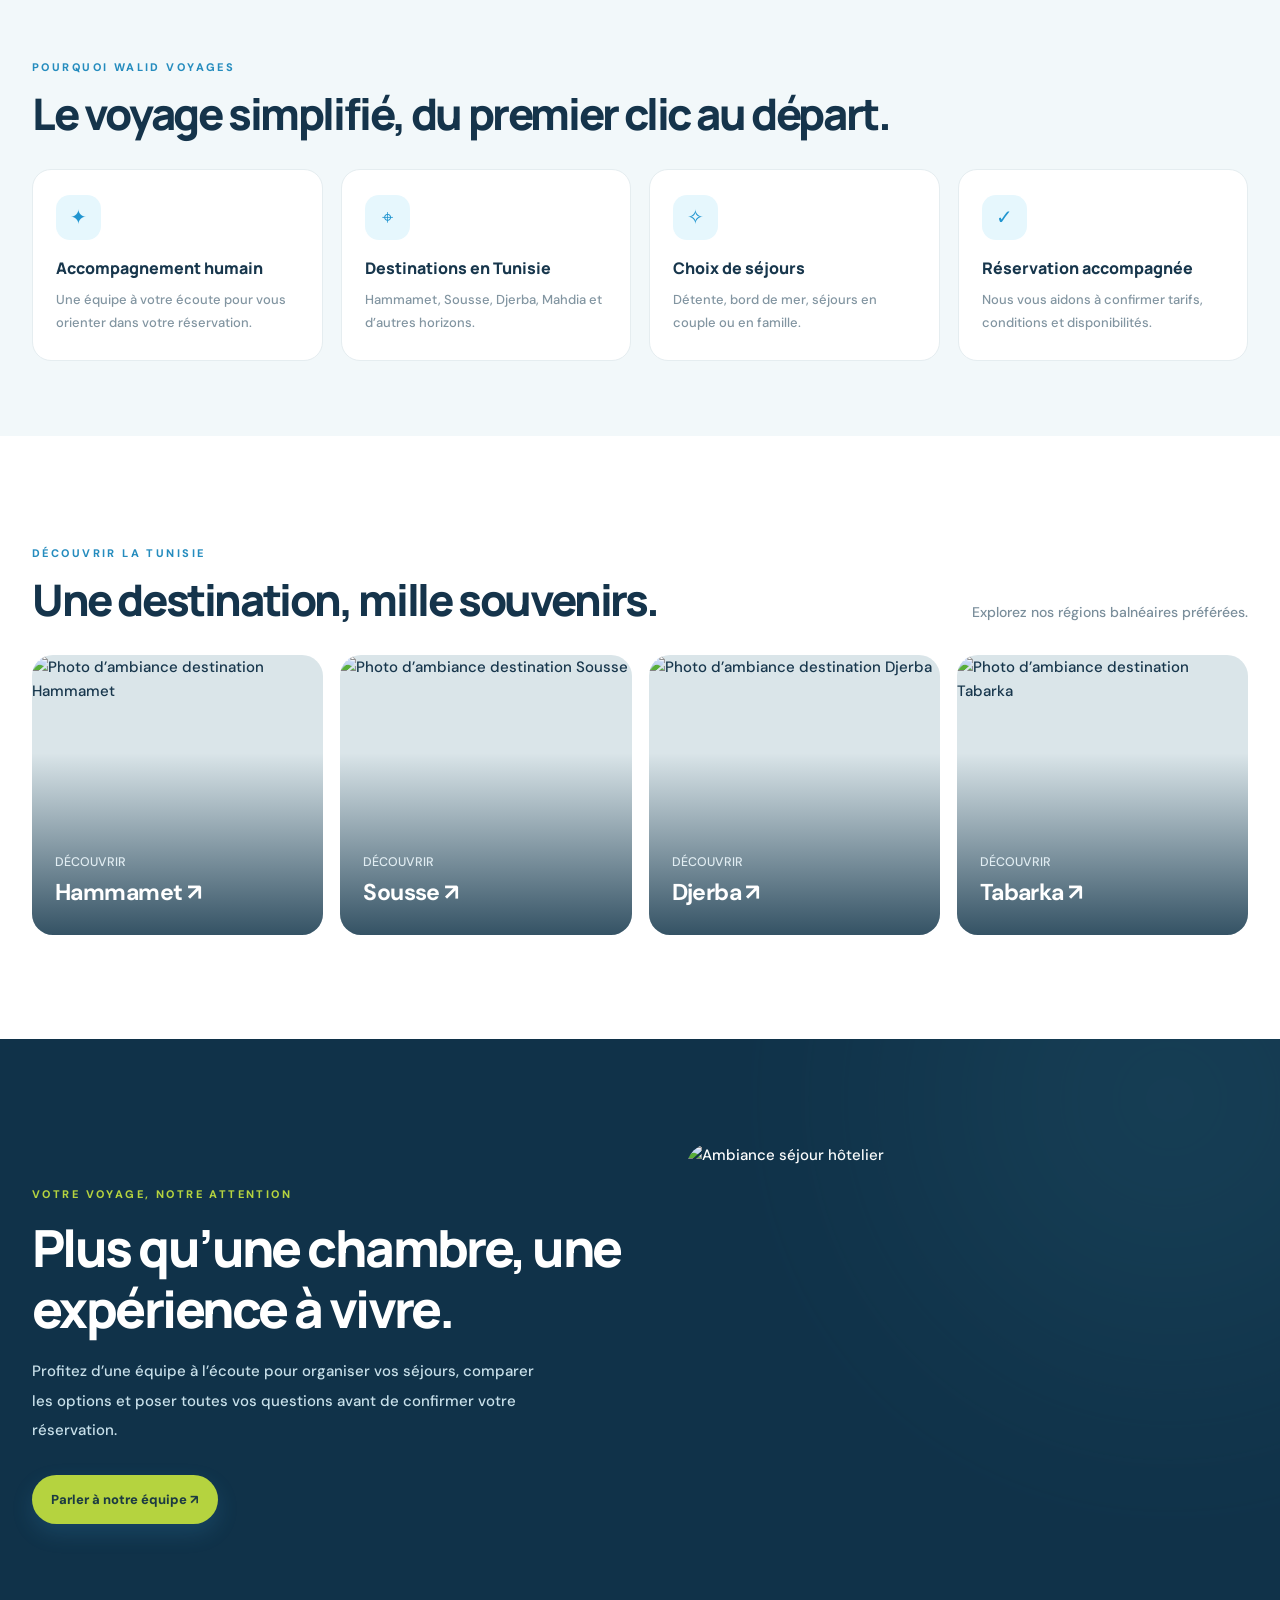
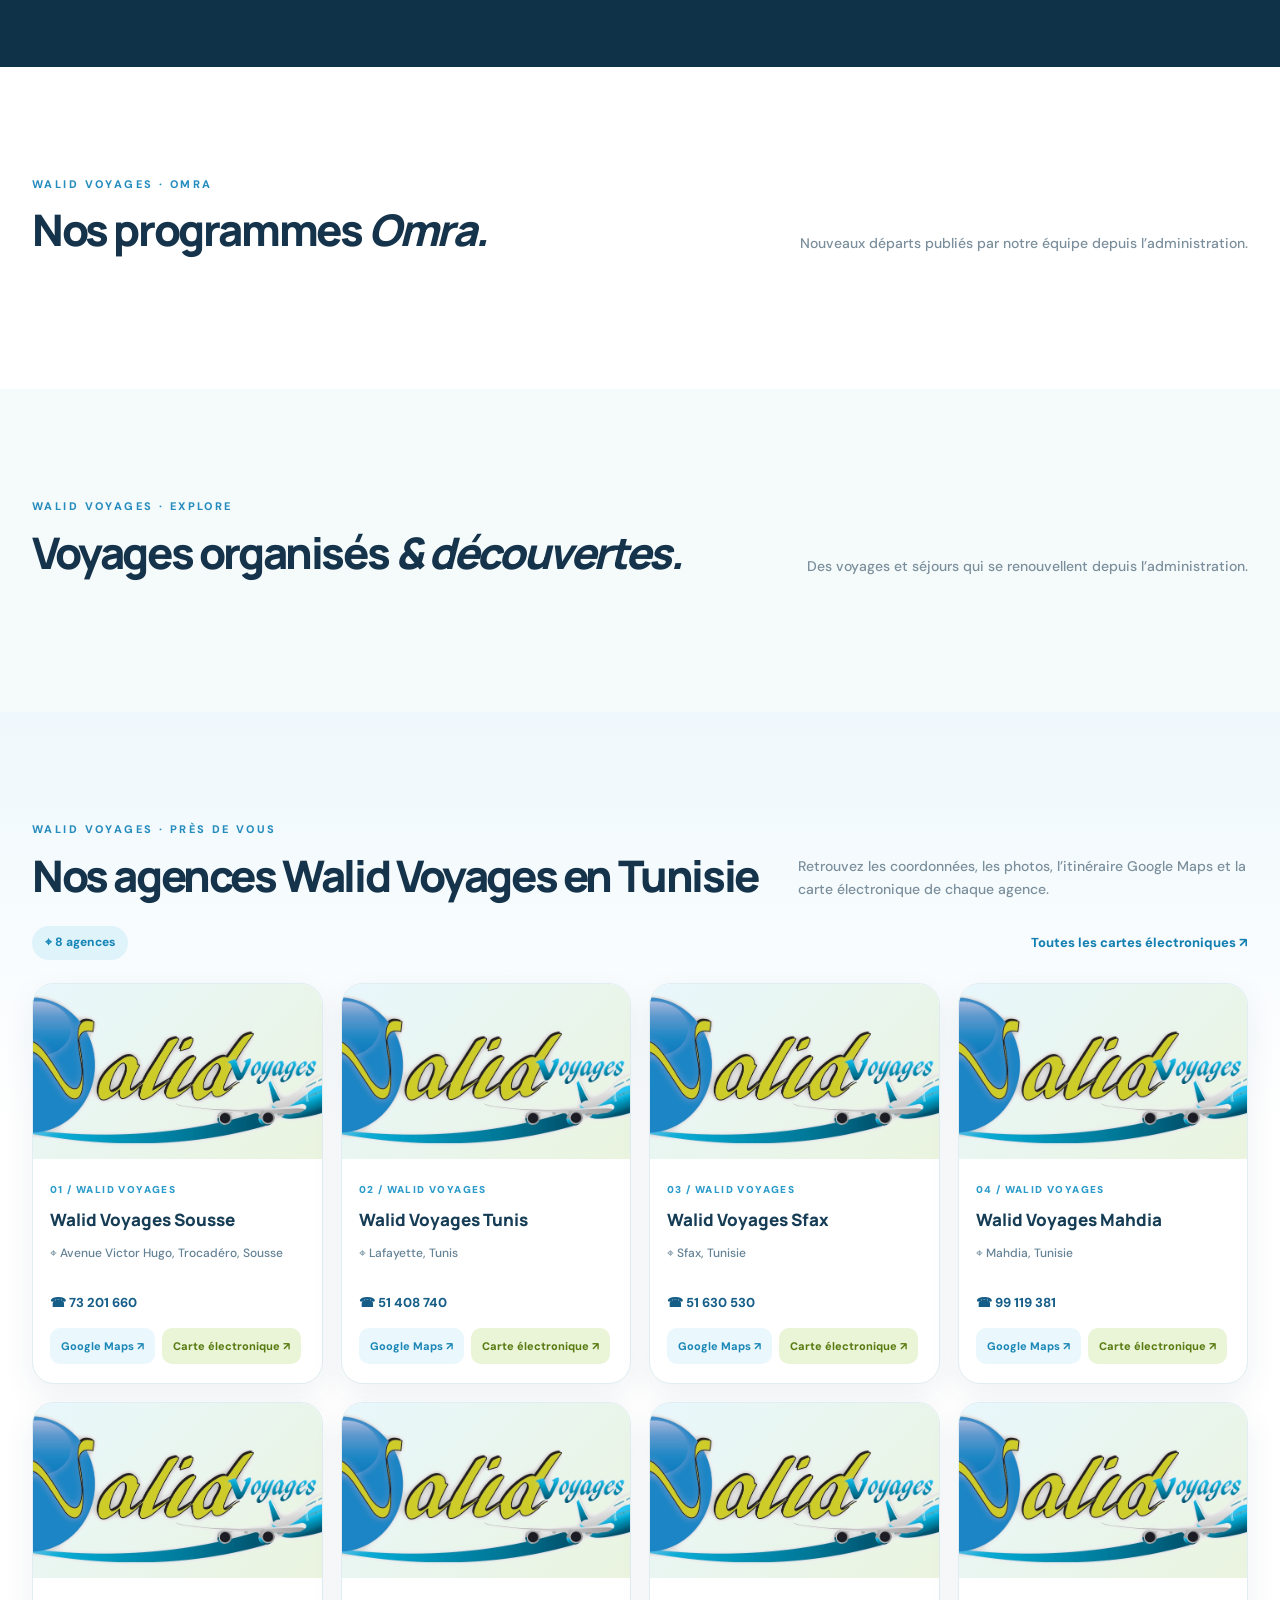
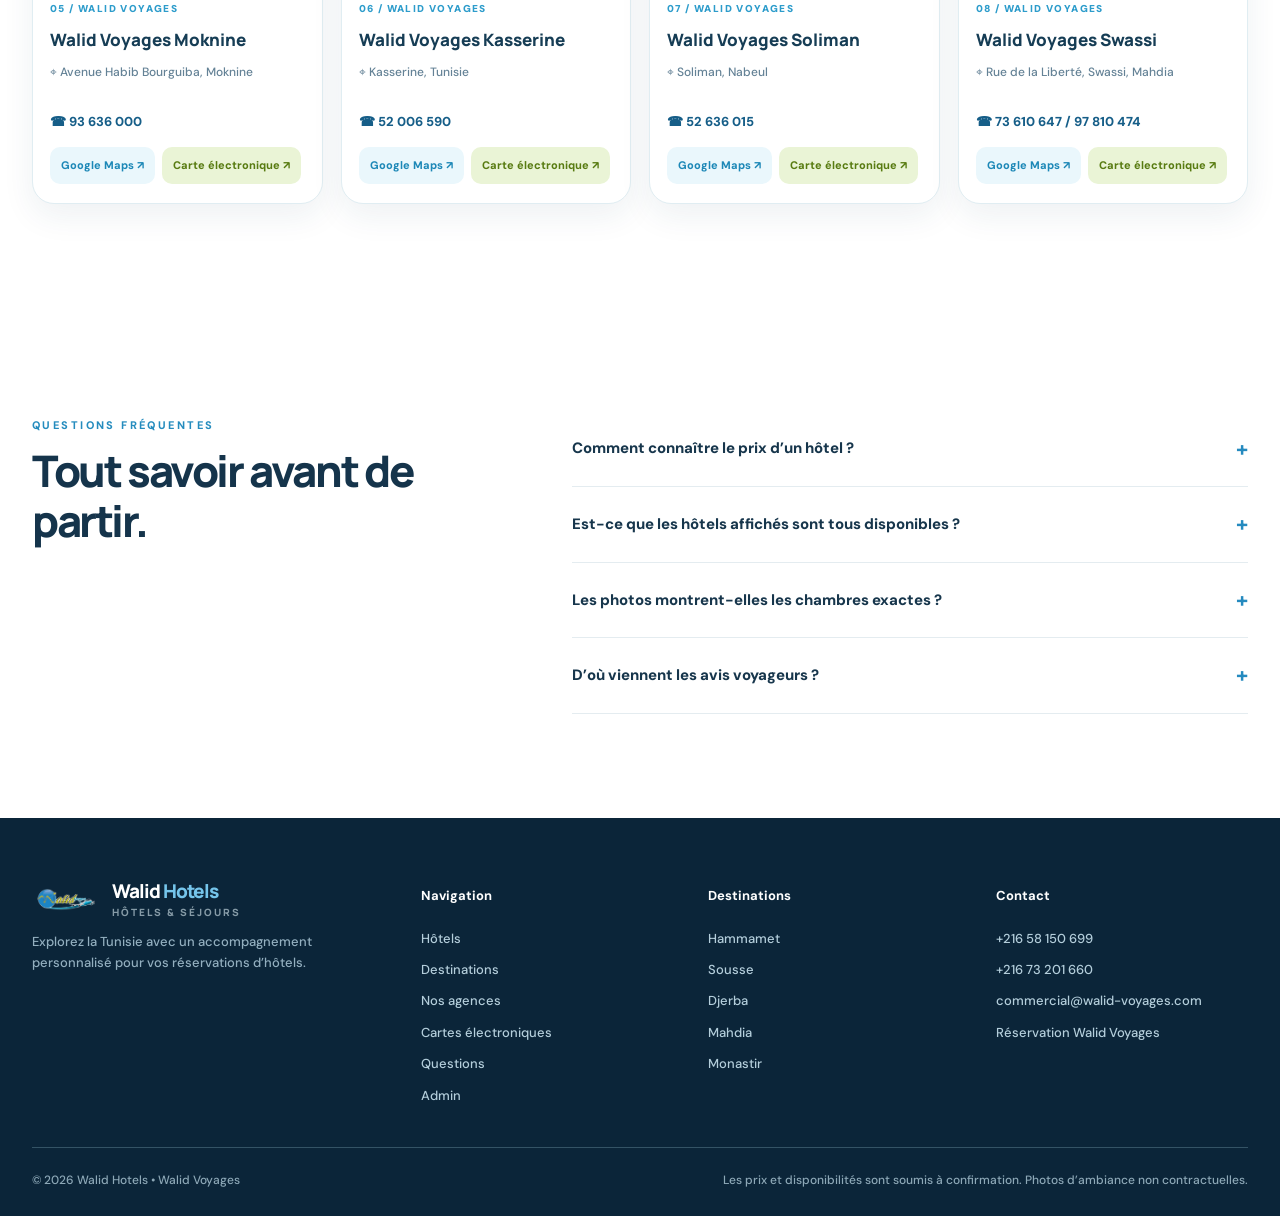
==== commit 561112f9: "Homepage: interactive destination explorer on hero French" ====
--- a/index.html
+++ b/index.html
@@ -7,7 +7,7 @@
 <link rel="canonical" href="https://www.walidvoyages.com/">
 <link rel="alternate" hreflang="fr-TN" href="https://www.walidvoyages.com/"><link rel="alternate" hreflang="ar-TN" href="https://www.walidvoyages.com/ar.html"><link rel="alternate" hreflang="x-default" href="https://www.walidvoyages.com/">
 <meta property="og:type" content="website"><meta property="og:title" content="Walid Hotels | Réservation d’hôtels en Tunisie avec Walid Voyages"><meta property="og:description" content="Explorez notre sélection d’hôtels en Tunisie à Hammamet, Sousse, Djerba, Mahdia, Monastir, Tabarka et Gammarth. Demandez vos tarifs et réservez avec Walid Voyages."><meta property="og:image" content="https://www.walidvoyages.com/logo-walid-original.jpg">
-<link rel="icon" href="logo-walid-transparent.png"><link rel="stylesheet" href="hotels-premium.css?v=20261111-2"><link rel="stylesheet" href="hotels-extras.css?v=20261111-1">
+<link rel="icon" href="logo-walid-transparent.png"><link rel="stylesheet" href="hotels-premium.css?v=20261112-3"><link rel="stylesheet" href="hotels-extras.css?v=20261111-1">
 <script type="application/ld+json">{"@context":"https://schema.org","@type":"TravelAgency","name":"Walid Voyages","url":"https://www.walidvoyages.com/","telephone":"+21658150699","areaServed":{"@type":"Country","name":"Tunisia"},"description":"Explorez notre sélection d’hôtels en Tunisie à Hammamet, Sousse, Djerba, Mahdia, Monastir, Tabarka et Gammarth. Demandez vos tarifs et réservez avec Walid Voyages."}</script>
 <script type="application/ld+json">{"@context":"https://schema.org","@type":"WebSite","name":"Walid Hotels | Walid Voyages","url":"https://www.walidvoyages.com/","inLanguage":"fr-TN","publisher":{"@type":"Organization","name":"Walid Voyages"}}</script><link rel="stylesheet" href="walid-chatbot.css?v=20261111-1"></head><body><a class="skip" href="#main">Aller au contenu</a>
 <div class="topstrip"><div class="container"><span class="top-promo"><i class="dot"></i>Une sélection pour vos vacances en Tunisie</span><span>Besoin d’aide ? Appelez le <a href="tel:+21658150699">+216 58 150 699</a></span></div></div>
@@ -19,7 +19,17 @@
 <main id="main">
 <section class="hero"><div class="container hero-inner"><div class="hero-content">
 <span class="eyebrow">WALID HOTELS PREMIUM • BY WALID VOYAGES</span><h1>Vos plus belles <em>escapades</em> commencent ici.</h1><p>Hôtels en bord de mer, escapades en famille ou séjours haut de gamme : explorez la Tunisie et préparez vos prochaines vacances avec Walid Voyages.</p><div class="hero-actions"><a class="button-main" href="#hotels">Découvrir les hôtels ↗</a><a class="button-outline" href="#benefits">Notre service →</a></div><div class="hero-notes"><span><i>✓</i>Des destinations en Tunisie</span><span><i>✓</i>Accompagnement personnalisé</span><span><i>✓</i>Réservation avec notre équipe</span></div>
-</div><div class="hero-art" aria-label="Inspirations de voyage"><div class="art-large"><img src="https://images.unsplash.com/photo-1566073771259-6a8506099945?auto=format&amp;fit=crop&amp;w=1000&amp;q=82" alt="Ambiance d’hôtel haut de gamme"></div><div class="art-column"><img src="https://images.unsplash.com/photo-1542314831-068cd1dbfeeb?auto=format&amp;fit=crop&amp;w=600&amp;q=82" alt="Piscine d’hôtel"><img src="https://images.unsplash.com/photo-1571896349842-33c89424de2d?auto=format&amp;fit=crop&amp;w=600&amp;q=82" alt="Séjour de détente"></div></div></div></section>
+</div><div class="hero-explorer" id="heroExplorer" aria-label="Explorez les destinations en Tunisie">
+ <div class="hero-city-photo"><img id="heroCityImage" src="https://images.unsplash.com/photo-1533105079780-92b9be482077?auto=format&amp;fit=crop&amp;w=1200&amp;q=80" alt="Visuel d'inspiration pour vos vacances en Tunisie"><span class="photo-disclaimer">Visuel d'ambiance</span></div>
+ <div class="hero-city-panel">
+ <div class="hero-city-topline"><span>EXPLOREZ LA TUNISIE</span><span id="heroCityPosition">01 / 07</span></div>
+ <h2 id="heroCityTitle">Hammamet</h2>
+ <p class="hero-city-locality"><span aria-hidden="true">⌖</span> <span id="heroCityLocation">Gouvernorat de Nabeul · Tunisie</span></p>
+ <p id="heroCityCount" class="hero-city-count">Découvrez les hôtels de cette destination</p>
+ <a href="#hotels" id="heroCityExplore" class="hero-city-explore">Voir les hôtels à Hammamet ↗</a>
+ </div>
+ <div class="hero-city-controls"><button type="button" id="heroCityPrev" aria-label="Destination précédente">‹</button><div class="hero-city-pills" role="group" aria-label="Choisir une destination"><button type="button" data-hero-city="Hammamet" aria-pressed="true" class="is-active">Hammamet</button><button type="button" data-hero-city="Sousse" aria-pressed="false" class="">Sousse</button><button type="button" data-hero-city="Djerba" aria-pressed="false" class="">Djerba</button><button type="button" data-hero-city="Mahdia" aria-pressed="false" class="">Mahdia</button><button type="button" data-hero-city="Monastir" aria-pressed="false" class="">Monastir</button><button type="button" data-hero-city="Tabarka" aria-pressed="false" class="">Tabarka</button><button type="button" data-hero-city="Gammarth" aria-pressed="false" class="">Gammarth</button></div><button type="button" id="heroCityNext" aria-label="Destination suivante">›</button></div>
+ </div></div></section>
 <div class="searchpanel container"><form id="searchForm" class="search-shell"><div class="search-title"><strong>Trouvez votre prochain séjour</strong><small>Les tarifs et disponibilités sont confirmés lors de la réservation.</small></div><div class="search-grid">
 <div class="search-field"><label for="city">Destination</label><select id="city"><option value="all">Toutes destinations</option><option value="Hammamet">Hammamet</option><option value="Sousse">Sousse</option><option value="Djerba">Djerba</option><option value="Mahdia">Mahdia</option><option value="Monastir">Monastir</option><option value="Gammarth">Gammarth</option><option value="Tabarka">Tabarka</option></select></div>
 <div class="search-field"><label for="arrival">Arrivée</label><input type="date" id="arrival" required></div>
@@ -46,6 +56,7 @@
 <div><h4>Destinations</h4><a class="footer-link" href="#hotels">Hammamet</a><a class="footer-link" href="#hotels">Sousse</a><a class="footer-link" href="#hotels">Djerba</a><a class="footer-link" href="#hotels">Mahdia</a><a class="footer-link" href="#hotels">Monastir</a></div>
 <div><h4>Contact</h4><a class="footer-link" href="tel:+21658150699">+216 58 150 699</a><a class="footer-link" href="tel:+21673201660">+216 73 201 660</a><a class="footer-link" href="mailto:commercial@walid-voyages.com">commercial@walid-voyages.com</a><a class="footer-link" href="https://www.walid-voyages.com/liste" target="_blank" rel="noopener noreferrer">Réservation Walid Voyages</a></div></div>
 <div class="fineprint"><span>© <span id="year">2026</span> Walid Hotels • Walid Voyages</span><span>Les prix et disponibilités sont soumis à confirmation. Photos d’ambiance non contractuelles.</span></div></div></footer>
-<div class="review-modal" id="reviewModal" hidden role="dialog" aria-modal="true" aria-labelledby="reviewTitle"><div class="review-box"><button class="modal-close" type="button" aria-label="Fermer" data-close-review>×</button><span class="eyebrow">WALID HOTELS · AVIS CLIENT</span><h2 id="reviewTitle">Partagez votre expérience</h2><p id="reviewHotelLabel"></p><p>Votre commentaire sera publié après modération de Walid Voyages.</p><form id="reviewForm"><label for="reviewAuthor">Votre prénom</label><input id="reviewAuthor" maxlength="80" minlength="2" required><label>Votre note</label><div id="reviewStars" class="star-picker" role="group" aria-label="Note sur cinq"></div><small id="reviewStarLabel">5/5</small><label for="reviewStay">Date du séjour (facultative)</label><input type="month" id="reviewStay"><label for="reviewComment">Votre expérience (20 caractères minimum)</label><textarea id="reviewComment" minlength="20" maxlength="1500" required></textarea><label class="review-check"><input type="checkbox" id="reviewConsent" required><span>J’accepte la publication de mon prénom et de mon avis après modération.</span></label><p class="review-status" id="reviewStatus" role="status"></p><button type="submit" id="reviewSubmit" class="button-main">Envoyer mon avis ↗</button></form></div></div><div id="walidChat"></div><a class="whatsapp" href="https://wa.me/21658150699" target="_blank" rel="noopener noreferrer" aria-label="WhatsApp">✆</a><script defer src="hotels-premium.js?v=20261111-2"></script><script defer src="hotels-extras.js?v=20261111-1"></script><script defer src="agencies-premium.js?v=20261111-1"></script><script defer src="walid-chatbot.js?v=20261111-1"></script>
+<div class="review-modal" id="reviewModal" hidden role="dialog" aria-modal="true" aria-labelledby="reviewTitle"><div class="review-box"><button class="modal-close" type="button" aria-label="Fermer" data-close-review>×</button><span class="eyebrow">WALID HOTELS · AVIS CLIENT</span><h2 id="reviewTitle">Partagez votre expérience</h2><p id="reviewHotelLabel"></p><p>Votre commentaire sera publié après modération de Walid Voyages.</p><form id="reviewForm"><label for="reviewAuthor">Votre prénom</label><input id="reviewAuthor" maxlength="80" minlength="2" required><label>Votre note</label><div id="reviewStars" class="star-picker" role="group" aria-label="Note sur cinq"></div><small id="reviewStarLabel">5/5</small><label for="reviewStay">Date du séjour (facultative)</label><input type="month" id="reviewStay"><label for="reviewComment">Votre expérience (20 caractères minimum)</label><textarea id="reviewComment" minlength="20" maxlength="1500" required></textarea><label class="review-check"><input type="checkbox" id="reviewConsent" required><span>J’accepte la publication de mon prénom et de mon avis après modération.</span></label><p class="review-status" id="reviewStatus" role="status"></p><button type="submit" id="reviewSubmit" class="button-main">Envoyer mon avis ↗</button></form></div></div><div id="walidChat"></div><a class="whatsapp" href="https://wa.me/21658150699" target="_blank" rel="noopener noreferrer" aria-label="WhatsApp">✆</a><script defer src="hotels-premium.js?v=20261112-3"></script><script defer src="hotels-extras.js?v=20261111-1"></script><script defer src="agencies-premium.js?v=20261111-1"></script><script defer src="walid-chatbot.js?v=20261111-1"></script>
 <script>document.querySelectorAll('[data-destination]').forEach(function(el){el.addEventListener('click',function(){var name=el.getAttribute('data-destination');var chip=document.querySelector('[data-city="'+name+'"]');if(chip)chip.click();});});</script>
+<script defer src="destination-explorer.js?v=20261112-1"></script>
 </body></html>
--- a/hotels-premium.css
+++ b/hotels-premium.css
@@ -24,3 +24,15 @@
 /* Walid Voyages agency directory — original contact cards restored */
 .agencies-premium{background:linear-gradient(180deg,#eff8fc,#fff 35%)}.agencies-top{display:flex;justify-content:space-between;align-items:center;gap:12px;margin:-5px 0 23px}.agencies-top span{display:inline-flex;padding:7px 13px;background:#dff3fb;border-radius:999px;color:#1485b7;font-size:12px;font-weight:800}.agencies-top a{font-size:13px;color:#147fb1;font-weight:800}.agency-grid{display:grid;grid-template-columns:repeat(4,minmax(0,1fr));gap:18px}.agency-card{min-width:0;border:1px solid #e0edf2;border-radius:22px;overflow:hidden;background:#fff;box-shadow:0 12px 32px #15435c13;transition:transform .35s ease,box-shadow .35s ease}.agency-card:hover{transform:translateY(-7px);box-shadow:0 24px 50px #15435c20}.agency-photo{display:block;height:175px;background:linear-gradient(135deg,#e8f7fc,#eaf4df);overflow:hidden}.agency-photo img{width:100%;height:100%;object-fit:cover;transition:transform .6s ease}.agency-card:hover .agency-photo img{transform:scale(1.07)}.agency-info{padding:17px 17px 19px}.agency-index{color:#2d9ccb;font-size:10px;font-weight:900;letter-spacing:.14em}.agency-info h3{font:800 17px/1.3 Manrope,Tajawal,sans-serif;color:#163d55;margin:9px 0}.agency-address{font-size:12px;color:#648296;min-height:35px;line-height:1.6}.agency-phone{font-size:13px;font-weight:800;color:#165e88}.agency-actions{display:flex;gap:7px;flex-wrap:wrap;margin-top:15px}.agency-actions a{border-radius:10px;padding:9px 11px;font-size:11px;font-weight:800;background:#eaf7fc;color:#1d88b7}.agency-actions .agency-digital{background:#eaf4d6;color:#587b11}.agency-actions a:hover{filter:brightness(.95)}[dir=rtl] .agency-info{text-align:right}
 @media(max-width:1100px){.agency-grid{grid-template-columns:repeat(3,minmax(0,1fr))}}@media(max-width:780px){.agency-grid{grid-template-columns:repeat(2,minmax(0,1fr))}}@media(max-width:540px){.agency-grid{grid-template-columns:1fr}.agency-photo{height:210px}.agencies-top{flex-wrap:wrap}}
+
+/* Visible hotel feedback from published visitor reviews; Google Maps source stays distinct. */
+.hotel-feedback{margin-top:18px;padding:15px;border:1px solid #dcebf2;border-radius:14px;background:#f8fcfd}
+.feedback-title{display:flex;justify-content:space-between;gap:8px;align-items:center;flex-wrap:wrap;margin-bottom:10px;color:#133b52}
+.feedback-title strong{font-size:15px}.feedback-title small,.feedback-notice{color:#607784;font-size:12px}
+.hotel-feedback .review-quote{padding:10px 0;border-bottom:1px solid #e2edf2}
+.hotel-feedback .review-quote blockquote{margin:6px 0;font-size:13px;line-height:1.6;white-space:pre-wrap;overflow-wrap:anywhere}
+.hotel-feedback .review-quote small{color:#607784}.hotel-feedback .review-empty{font-size:13px;color:#607784}
+.hotel-feedback .write-review{display:inline-block;margin-top:12px;border:0;border-radius:11px;background:#49AAE3;color:#fff;padding:10px 14px;font:inherit;font-size:13px;font-weight:700;cursor:pointer}
+.hotel-feedback .write-review:hover{background:#198fc8}.hotel-feedback .hotel-review{margin-top:9px}
+.hotel-feedback .hotel-review summary{cursor:pointer;color:#166b95;font-size:13px}
+.hotel-google-link{margin:10px 0 0;font-size:13px}.hotel-google-link a{color:#137da9;text-decoration:underline;text-underline-offset:2px}
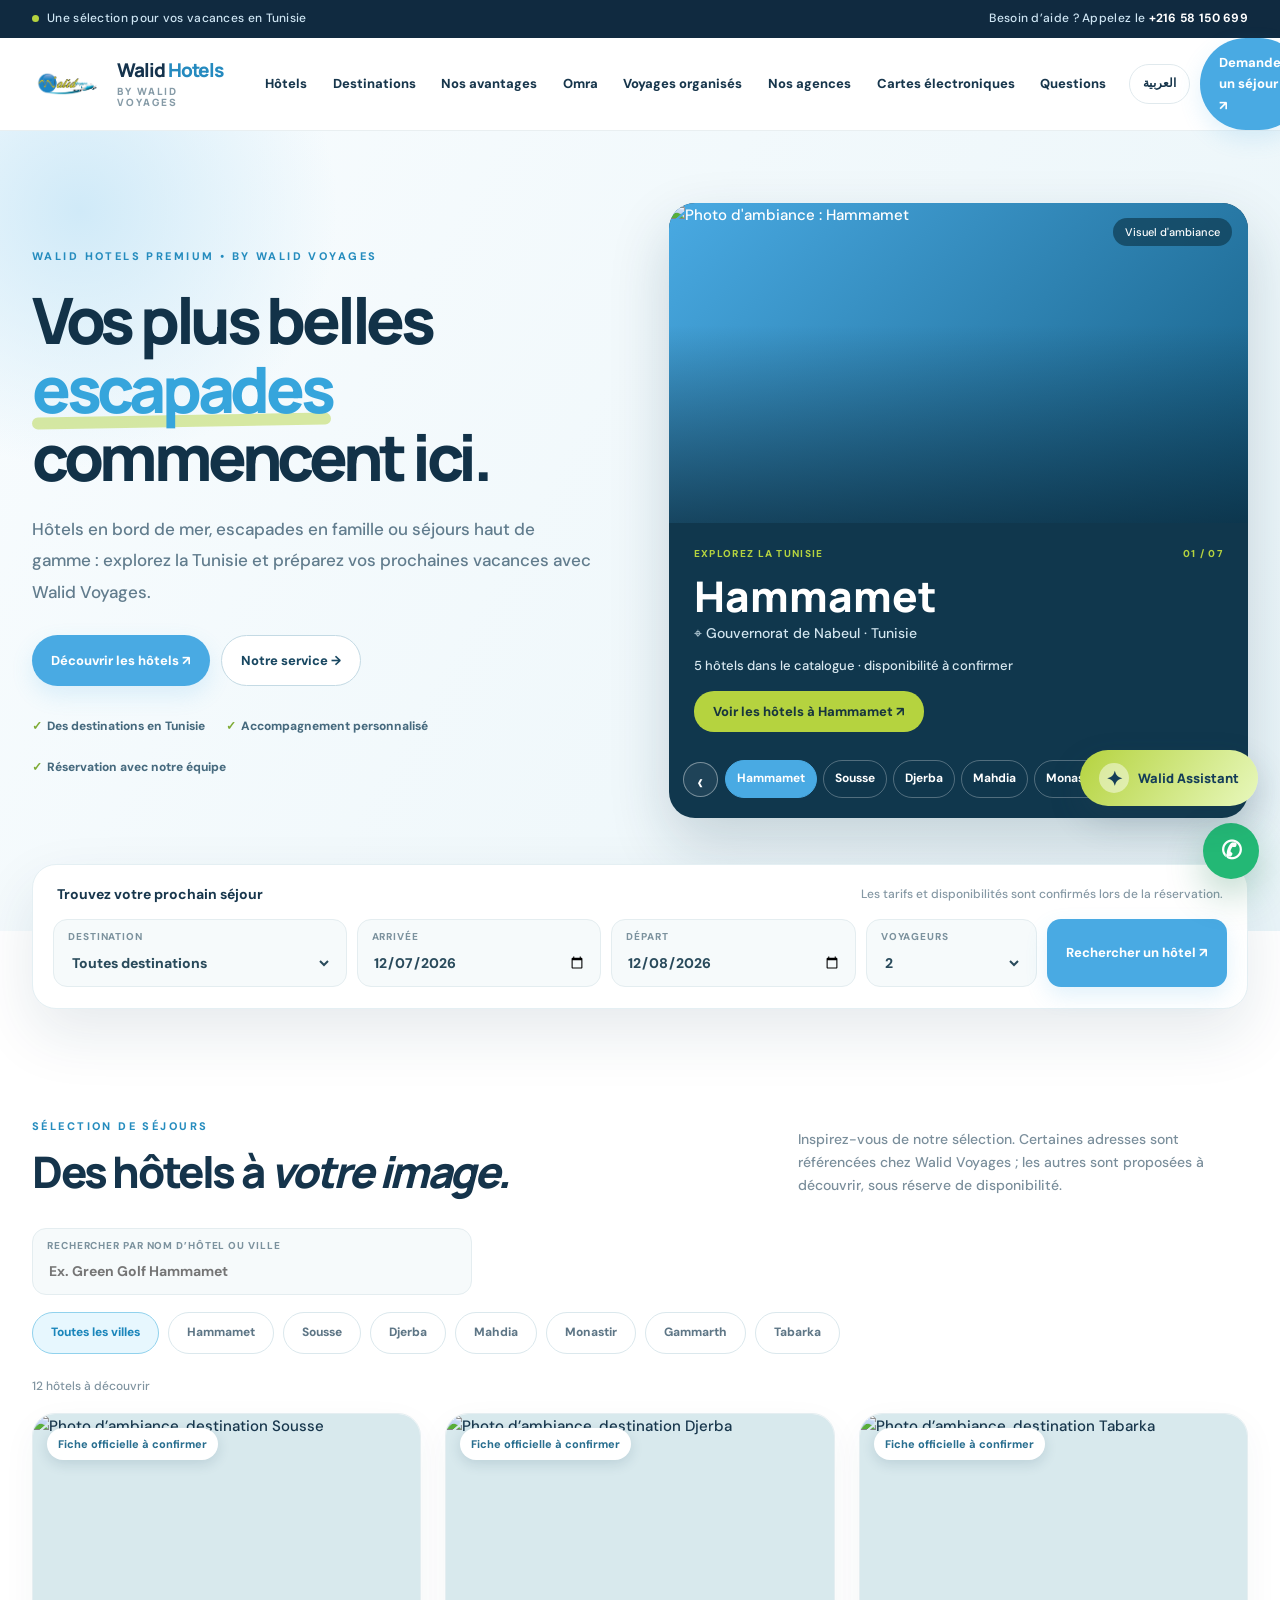
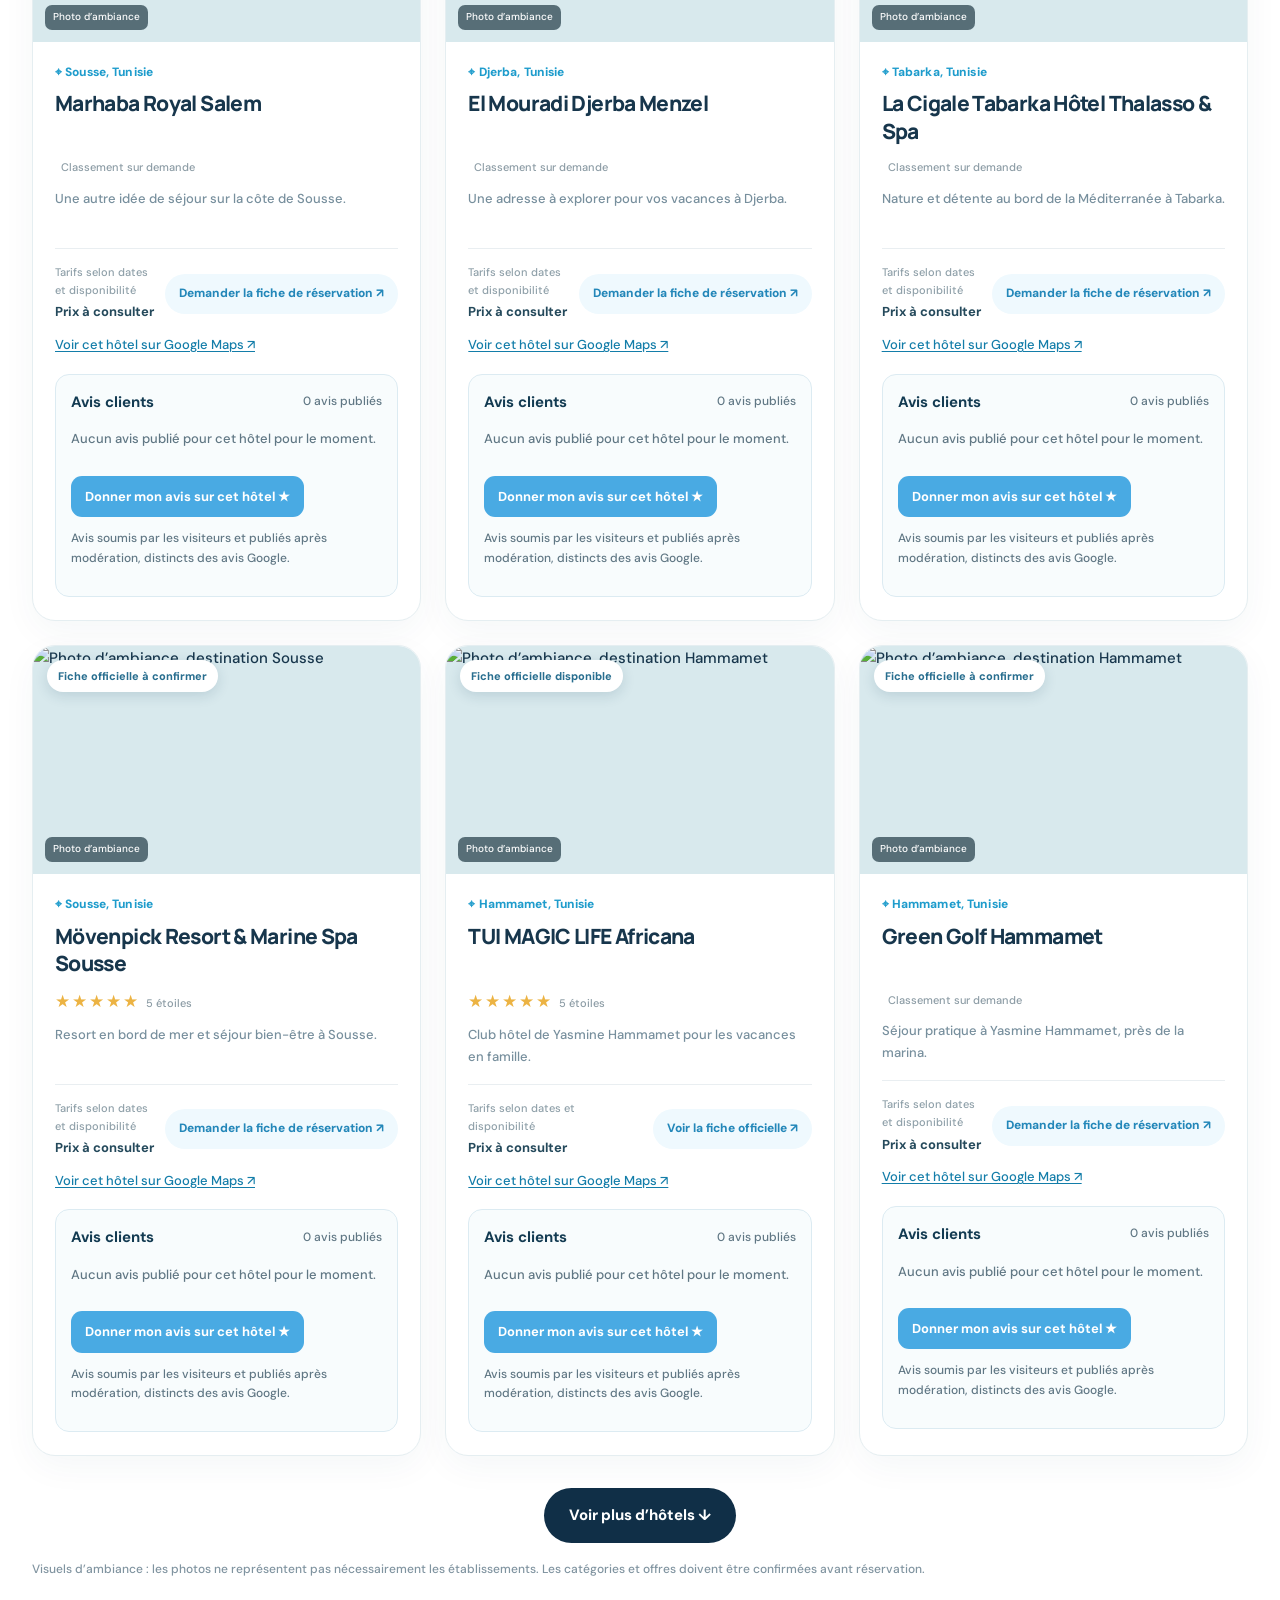
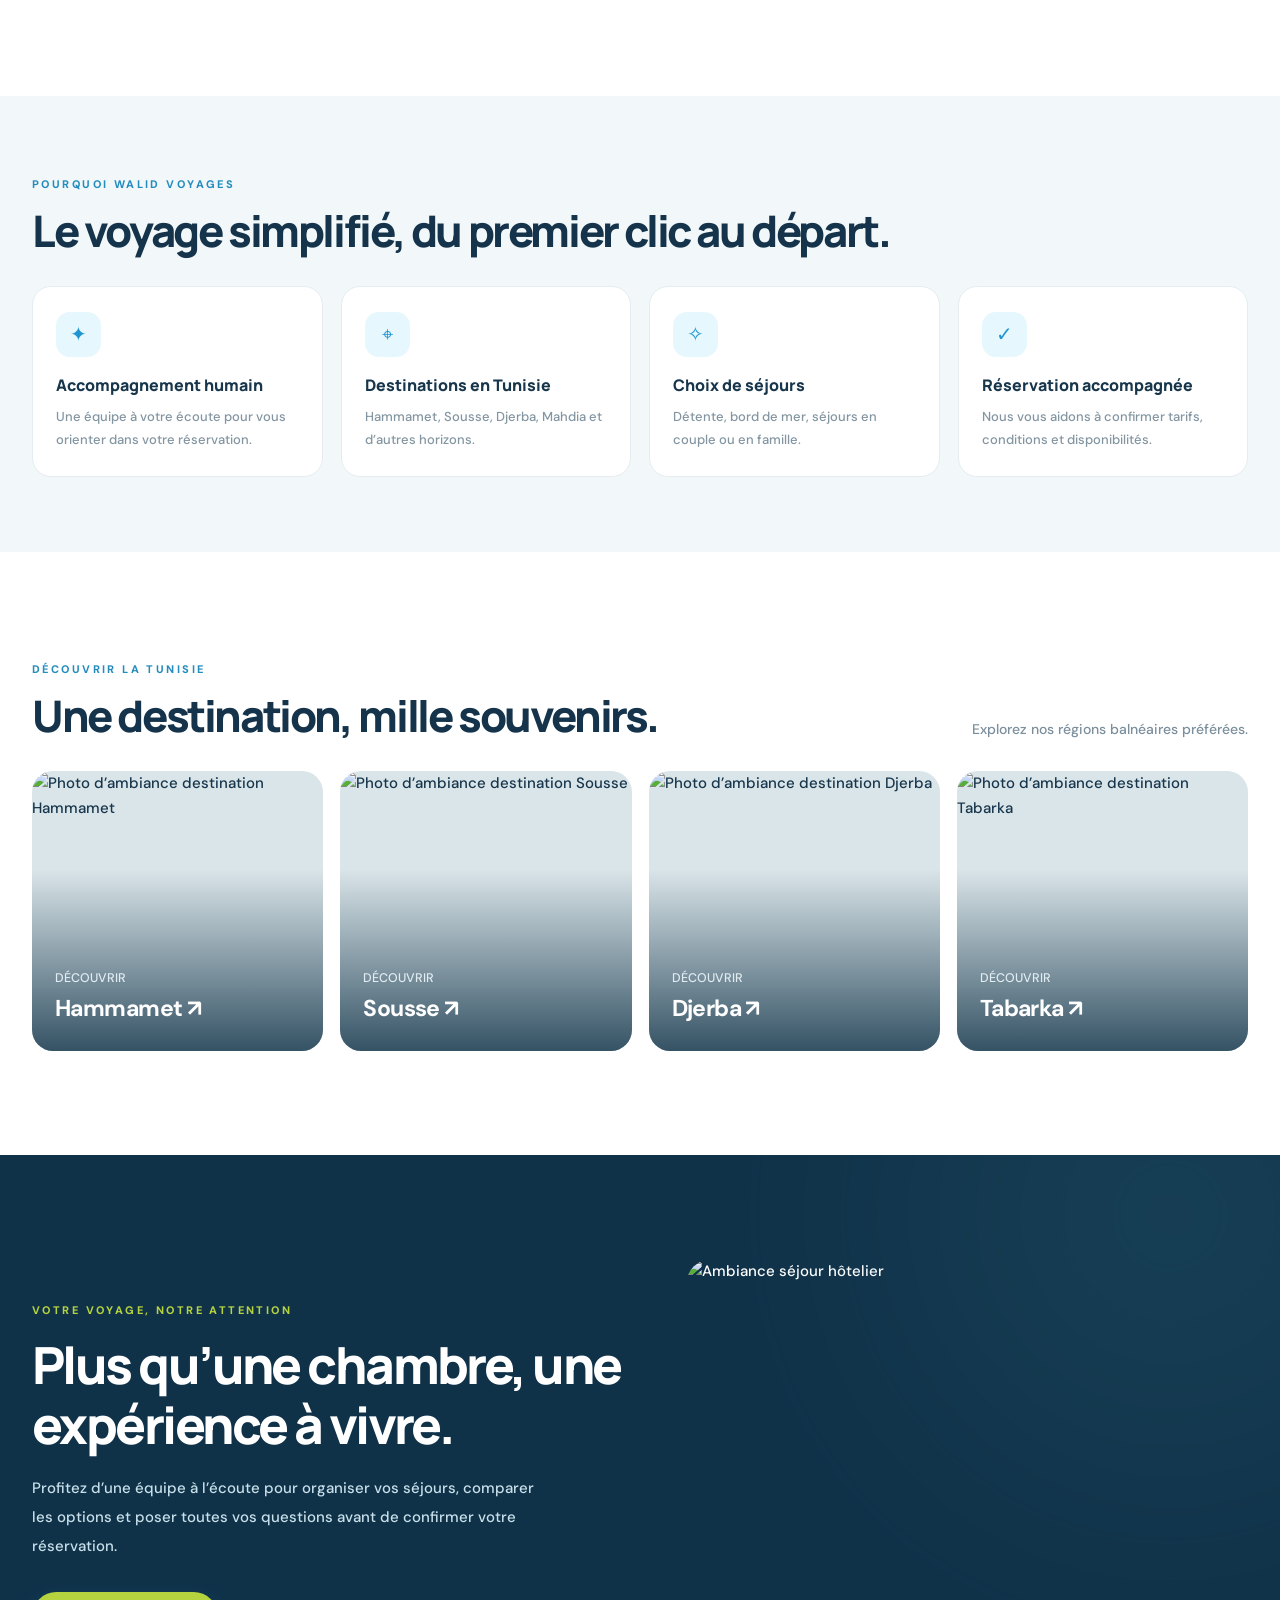
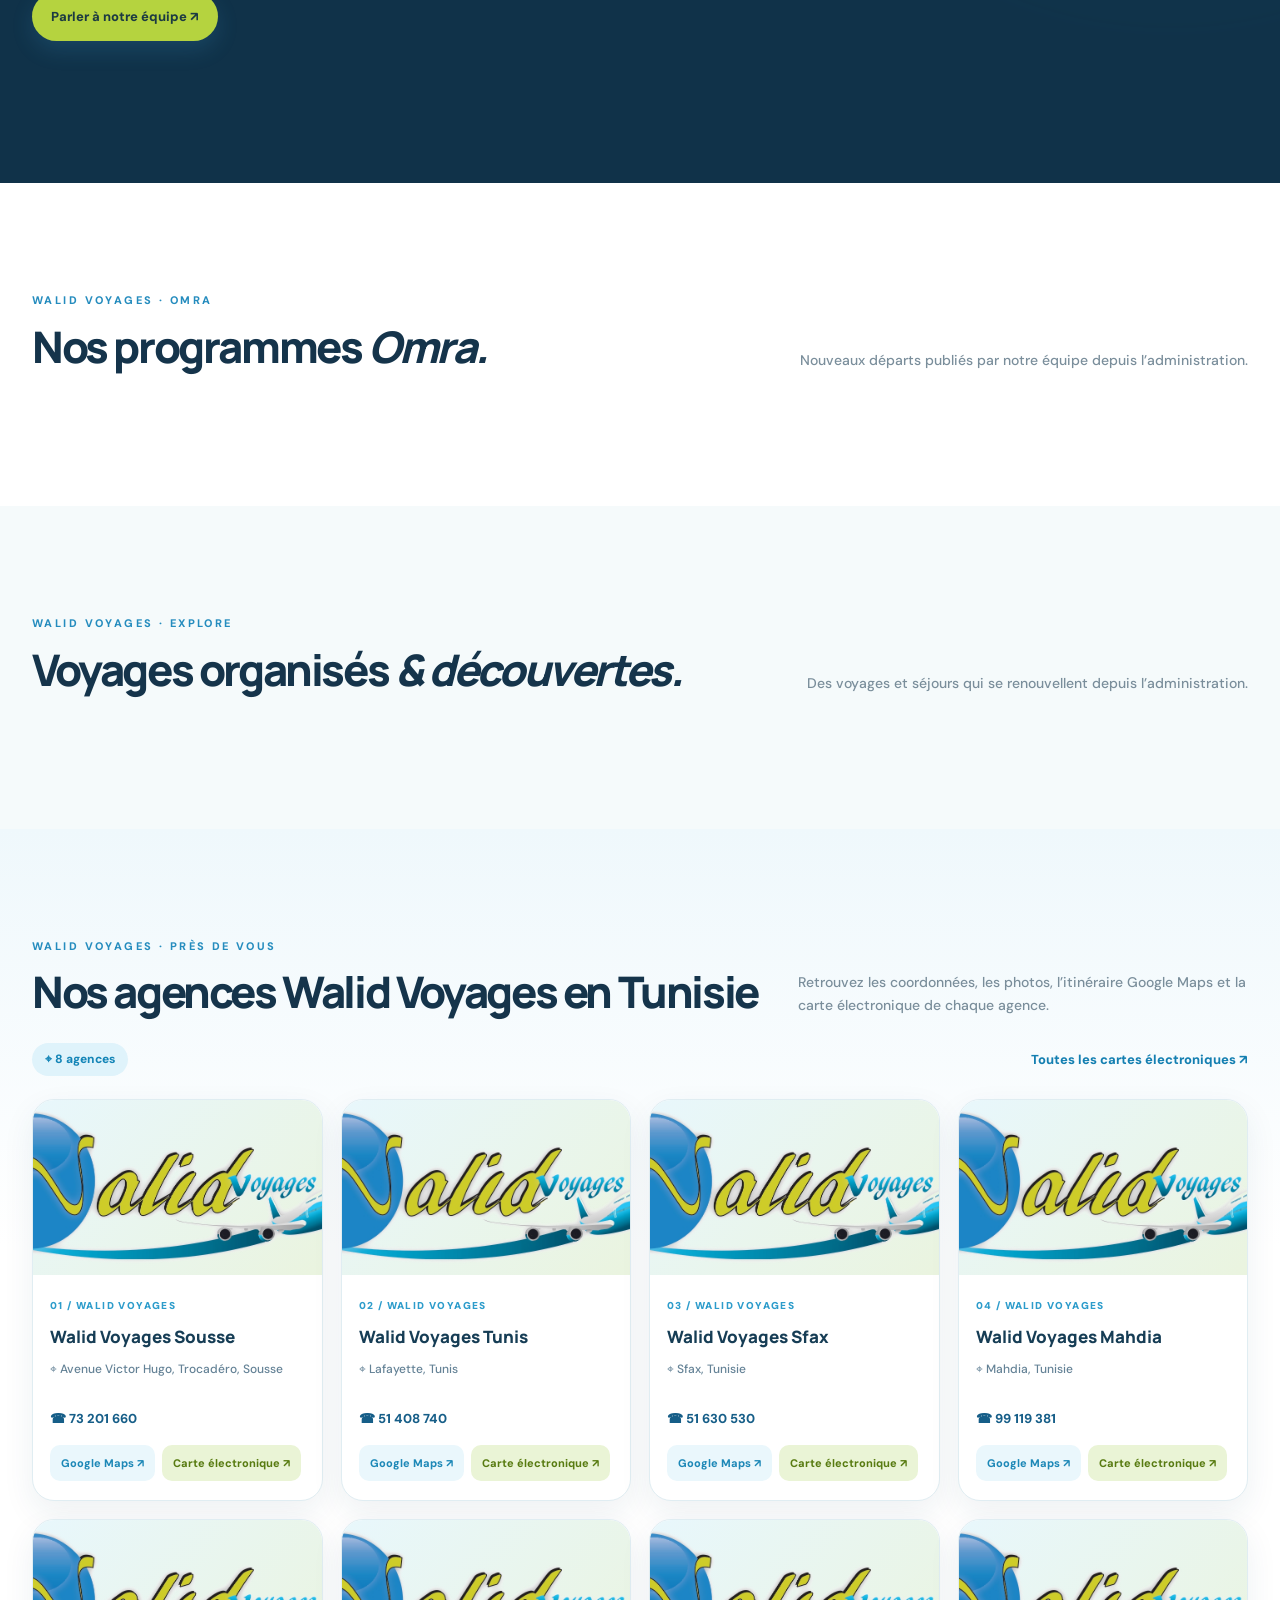
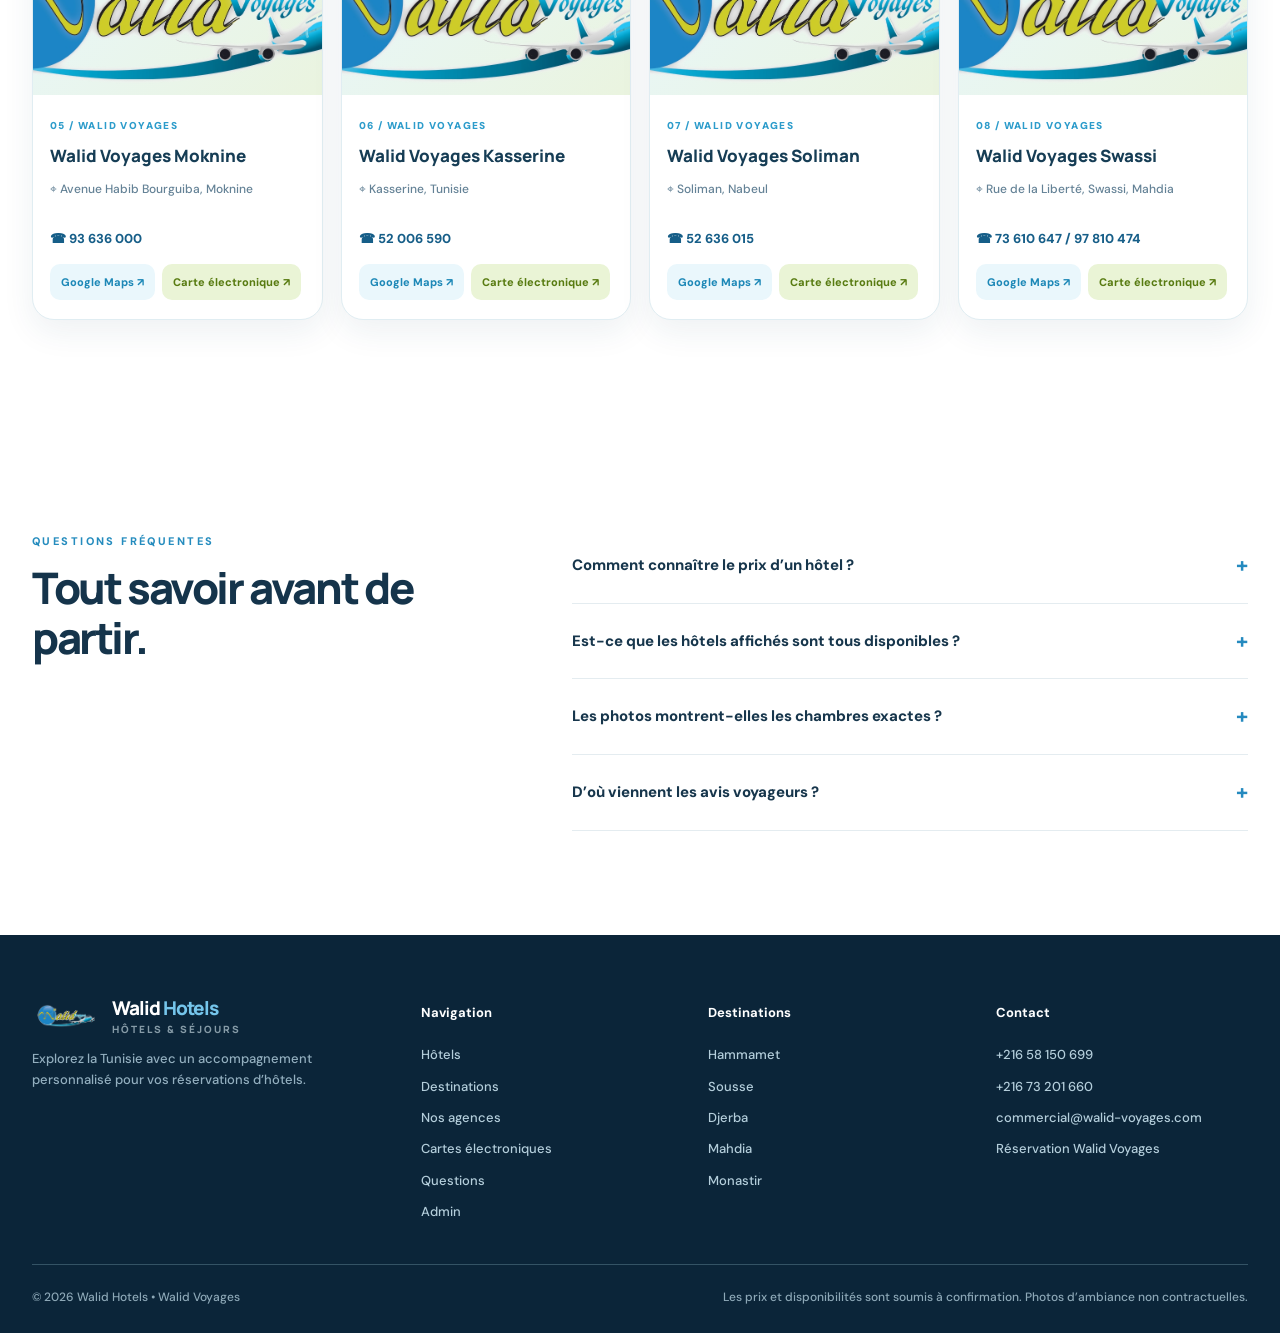
==== commit 4ceb4d5c: "Load enhanced multilingual booking assistant in index.html" ====
--- a/index.html
+++ b/index.html
@@ -9,7 +9,7 @@
 <meta property="og:type" content="website"><meta property="og:title" content="Walid Hotels | Réservation d’hôtels en Tunisie avec Walid Voyages"><meta property="og:description" content="Explorez notre sélection d’hôtels en Tunisie à Hammamet, Sousse, Djerba, Mahdia, Monastir, Tabarka et Gammarth. Demandez vos tarifs et réservez avec Walid Voyages."><meta property="og:image" content="https://www.walidvoyages.com/logo-walid-original.jpg">
 <link rel="icon" href="logo-walid-transparent.png"><link rel="stylesheet" href="hotels-premium.css?v=20261112-3"><link rel="stylesheet" href="hotels-extras.css?v=20261111-1">
 <script type="application/ld+json">{"@context":"https://schema.org","@type":"TravelAgency","name":"Walid Voyages","url":"https://www.walidvoyages.com/","telephone":"+21658150699","areaServed":{"@type":"Country","name":"Tunisia"},"description":"Explorez notre sélection d’hôtels en Tunisie à Hammamet, Sousse, Djerba, Mahdia, Monastir, Tabarka et Gammarth. Demandez vos tarifs et réservez avec Walid Voyages."}</script>
-<script type="application/ld+json">{"@context":"https://schema.org","@type":"WebSite","name":"Walid Hotels | Walid Voyages","url":"https://www.walidvoyages.com/","inLanguage":"fr-TN","publisher":{"@type":"Organization","name":"Walid Voyages"}}</script><link rel="stylesheet" href="walid-chatbot.css?v=20261111-1"></head><body><a class="skip" href="#main">Aller au contenu</a>
+<script type="application/ld+json">{"@context":"https://schema.org","@type":"WebSite","name":"Walid Hotels | Walid Voyages","url":"https://www.walidvoyages.com/","inLanguage":"fr-TN","publisher":{"@type":"Organization","name":"Walid Voyages"}}</script><link rel="stylesheet" href="walid-chatbot.css?v=20261112-2"></head><body><a class="skip" href="#main">Aller au contenu</a>
 <div class="topstrip"><div class="container"><span class="top-promo"><i class="dot"></i>Une sélection pour vos vacances en Tunisie</span><span>Besoin d’aide ? Appelez le <a href="tel:+21658150699">+216 58 150 699</a></span></div></div>
 <header class="sitehead"><div class="container headinner">
 <a href="index.html" class="brand" aria-label="Walid Hotels — Walid Voyages"><img src="logo-walid-transparent.png" alt="Logo officiel Walid Voyages"><span class="brand-name">Walid <b>Hotels</b><small>BY WALID VOYAGES</small></span></a>
@@ -56,7 +56,7 @@
 <div><h4>Destinations</h4><a class="footer-link" href="#hotels">Hammamet</a><a class="footer-link" href="#hotels">Sousse</a><a class="footer-link" href="#hotels">Djerba</a><a class="footer-link" href="#hotels">Mahdia</a><a class="footer-link" href="#hotels">Monastir</a></div>
 <div><h4>Contact</h4><a class="footer-link" href="tel:+21658150699">+216 58 150 699</a><a class="footer-link" href="tel:+21673201660">+216 73 201 660</a><a class="footer-link" href="mailto:commercial@walid-voyages.com">commercial@walid-voyages.com</a><a class="footer-link" href="https://www.walid-voyages.com/liste" target="_blank" rel="noopener noreferrer">Réservation Walid Voyages</a></div></div>
 <div class="fineprint"><span>© <span id="year">2026</span> Walid Hotels • Walid Voyages</span><span>Les prix et disponibilités sont soumis à confirmation. Photos d’ambiance non contractuelles.</span></div></div></footer>
-<div class="review-modal" id="reviewModal" hidden role="dialog" aria-modal="true" aria-labelledby="reviewTitle"><div class="review-box"><button class="modal-close" type="button" aria-label="Fermer" data-close-review>×</button><span class="eyebrow">WALID HOTELS · AVIS CLIENT</span><h2 id="reviewTitle">Partagez votre expérience</h2><p id="reviewHotelLabel"></p><p>Votre commentaire sera publié après modération de Walid Voyages.</p><form id="reviewForm"><label for="reviewAuthor">Votre prénom</label><input id="reviewAuthor" maxlength="80" minlength="2" required><label>Votre note</label><div id="reviewStars" class="star-picker" role="group" aria-label="Note sur cinq"></div><small id="reviewStarLabel">5/5</small><label for="reviewStay">Date du séjour (facultative)</label><input type="month" id="reviewStay"><label for="reviewComment">Votre expérience (20 caractères minimum)</label><textarea id="reviewComment" minlength="20" maxlength="1500" required></textarea><label class="review-check"><input type="checkbox" id="reviewConsent" required><span>J’accepte la publication de mon prénom et de mon avis après modération.</span></label><p class="review-status" id="reviewStatus" role="status"></p><button type="submit" id="reviewSubmit" class="button-main">Envoyer mon avis ↗</button></form></div></div><div id="walidChat"></div><a class="whatsapp" href="https://wa.me/21658150699" target="_blank" rel="noopener noreferrer" aria-label="WhatsApp">✆</a><script defer src="hotels-premium.js?v=20261112-3"></script><script defer src="hotels-extras.js?v=20261111-1"></script><script defer src="agencies-premium.js?v=20261111-1"></script><script defer src="walid-chatbot.js?v=20261111-1"></script>
+<div class="review-modal" id="reviewModal" hidden role="dialog" aria-modal="true" aria-labelledby="reviewTitle"><div class="review-box"><button class="modal-close" type="button" aria-label="Fermer" data-close-review>×</button><span class="eyebrow">WALID HOTELS · AVIS CLIENT</span><h2 id="reviewTitle">Partagez votre expérience</h2><p id="reviewHotelLabel"></p><p>Votre commentaire sera publié après modération de Walid Voyages.</p><form id="reviewForm"><label for="reviewAuthor">Votre prénom</label><input id="reviewAuthor" maxlength="80" minlength="2" required><label>Votre note</label><div id="reviewStars" class="star-picker" role="group" aria-label="Note sur cinq"></div><small id="reviewStarLabel">5/5</small><label for="reviewStay">Date du séjour (facultative)</label><input type="month" id="reviewStay"><label for="reviewComment">Votre expérience (20 caractères minimum)</label><textarea id="reviewComment" minlength="20" maxlength="1500" required></textarea><label class="review-check"><input type="checkbox" id="reviewConsent" required><span>J’accepte la publication de mon prénom et de mon avis après modération.</span></label><p class="review-status" id="reviewStatus" role="status"></p><button type="submit" id="reviewSubmit" class="button-main">Envoyer mon avis ↗</button></form></div></div><div id="walidChat"></div><a class="whatsapp" href="https://wa.me/21658150699" target="_blank" rel="noopener noreferrer" aria-label="WhatsApp">✆</a><script defer src="hotels-premium.js?v=20261112-3"></script><script defer src="hotels-extras.js?v=20261111-1"></script><script defer src="agencies-premium.js?v=20261111-1"></script><script defer src="walid-chatbot.js?v=20261112-2"></script>
 <script>document.querySelectorAll('[data-destination]').forEach(function(el){el.addEventListener('click',function(){var name=el.getAttribute('data-destination');var chip=document.querySelector('[data-city="'+name+'"]');if(chip)chip.click();});});</script>
 <script defer src="destination-explorer.js?v=20261112-1"></script>
 </body></html>
--- a/hotels-premium.css
+++ b/hotels-premium.css
@@ -36,3 +36,24 @@
 .hotel-feedback .write-review:hover{background:#198fc8}.hotel-feedback .hotel-review{margin-top:9px}
 .hotel-feedback .hotel-review summary{cursor:pointer;color:#166b95;font-size:13px}
 .hotel-google-link{margin:10px 0 0;font-size:13px}.hotel-google-link a{color:#137da9;text-decoration:underline;text-underline-offset:2px}
+
+/* Dynamic homepage destination explorer — branded, responsive, accessible. */
+.hero-explorer{min-width:0;position:relative;border-radius:26px;overflow:hidden;background:#10374d;box-shadow:0 26px 60px rgba(15,53,72,.19);color:#fff}
+.hero-city-photo{height:320px;position:relative;background:linear-gradient(135deg,#49AAE3,#155d83)}
+.hero-city-photo img{width:100%;height:100%;object-fit:cover}
+.hero-city-photo:after{content:'';position:absolute;inset:38% 0 0;background:linear-gradient(transparent,rgba(9,38,55,.7));pointer-events:none}
+.photo-disclaimer{position:absolute;top:15px;inset-inline-end:16px;z-index:1;border-radius:30px;padding:5px 12px;background:#103e55bb;font-size:11px}
+.hero-city-panel{padding:23px 25px 10px}
+.hero-city-topline{display:flex;align-items:center;justify-content:space-between;color:#B5D33F;font-size:10px;font-weight:800;letter-spacing:.13em}
+.hero-city-panel h2{font:800 clamp(29px,3.3vw,48px)/1.15 Manrope,Tajawal,sans-serif;margin:9px 0 2px;color:#fff}
+.hero-city-locality{color:#d2e5ef;font-size:14px;margin:0 0 10px}
+.hero-city-count{font-size:13px;margin:0 0 14px;color:#d8e8f0}
+.hero-city-explore{display:inline-flex;background:#B5D33F;color:#18363d;padding:10px 19px;border-radius:20px;font-size:13px;font-weight:800}
+.hero-city-explore:hover{background:#c9e45b}
+.hero-city-controls{display:flex;gap:7px;align-items:center;padding:18px 14px 20px}
+.hero-city-controls>button{flex:0 0 35px;width:35px;height:35px;border:1px solid #ffffff66;border-radius:50%;background:#ffffff10;color:#fff;font-size:23px}
+.hero-city-pills{display:flex;gap:6px;overflow-x:auto;scrollbar-width:thin;min-width:0;scroll-behavior:smooth}
+.hero-city-pills button{flex:0 0 auto;border:1px solid #ffffff46;background:transparent;color:#fff;border-radius:20px;padding:8px 11px;font-size:12px;font-weight:700}
+.hero-city-pills button.is-active,.hero-city-pills button:hover{background:#49AAE3;border-color:#49AAE3}
+@media(max-width:900px){.hero-explorer{max-width:700px;margin:auto}.hero-city-photo{height:250px}}
+@media(max-width:540px){.hero-city-panel{padding:18px 18px 8px}.hero-city-photo{height:225px}.hero-city-controls{padding-inline:8px}.hero-city-pills button{font-size:11px;padding:8px 10px}}
--- a/walid-chatbot.css
+++ b/walid-chatbot.css
@@ -3,3 +3,12 @@
 [dir=rtl] .chat-fab{right:auto;left:21px}[dir=rtl] .chat-panel{right:auto;left:15px}[dir=rtl] .chat-tools small{margin-left:0;margin-right:auto}[dir=rtl] .chat-bubble{border-radius:15px 15px 4px 15px}[dir=rtl] .chat-bubble.user{border-radius:15px 15px 15px 4px}[dir=rtl] .chat-bubble{align-self:flex-start}[dir=rtl] .chat-bubble.user{align-self:flex-end}
 @media(max-width:550px){.chat-fab{bottom:84px;right:12px;padding:10px 13px}.chat-fab-caption{display:none}.chat-panel{bottom:143px;right:10px;height:calc(100dvh - 158px);max-height:590px;width:calc(100vw - 20px)}[dir=rtl] .chat-fab{left:12px}[dir=rtl] .chat-panel{left:10px}}
 @media(prefers-reduced-motion:reduce){.chat-fab{transition:none!important}}
+
+/* Booking assistant: curated matching hotel results */
+.chat-hotel-results{align-self:stretch;display:grid;grid-template-columns:1fr;gap:8px;width:100%}
+.chat-hotel-result{display:flex;flex-direction:column;align-items:flex-start;gap:5px;border:1px solid #d6e7ee;border-radius:14px;background:#fff;padding:11px 12px;box-shadow:0 5px 14px #0f355009}
+.chat-hotel-result strong{font-size:13px;color:#163b54;overflow-wrap:anywhere}
+.chat-hotel-result small{font-size:11px;color:#6c8798}
+.chat-hotel-result a{display:inline-flex;color:#fff;background:#188fc4;border-radius:8px;font-size:11px;font-weight:800;padding:8px 10px;margin-top:3px;text-decoration:none}
+.chat-hotel-result a:focus-visible,.chat-fab:focus-visible{outline:3px solid #B5D33F;outline-offset:2px}
+.chat-bubble a:hover,.chat-hotel-result a:hover{background:#0f6d9e}
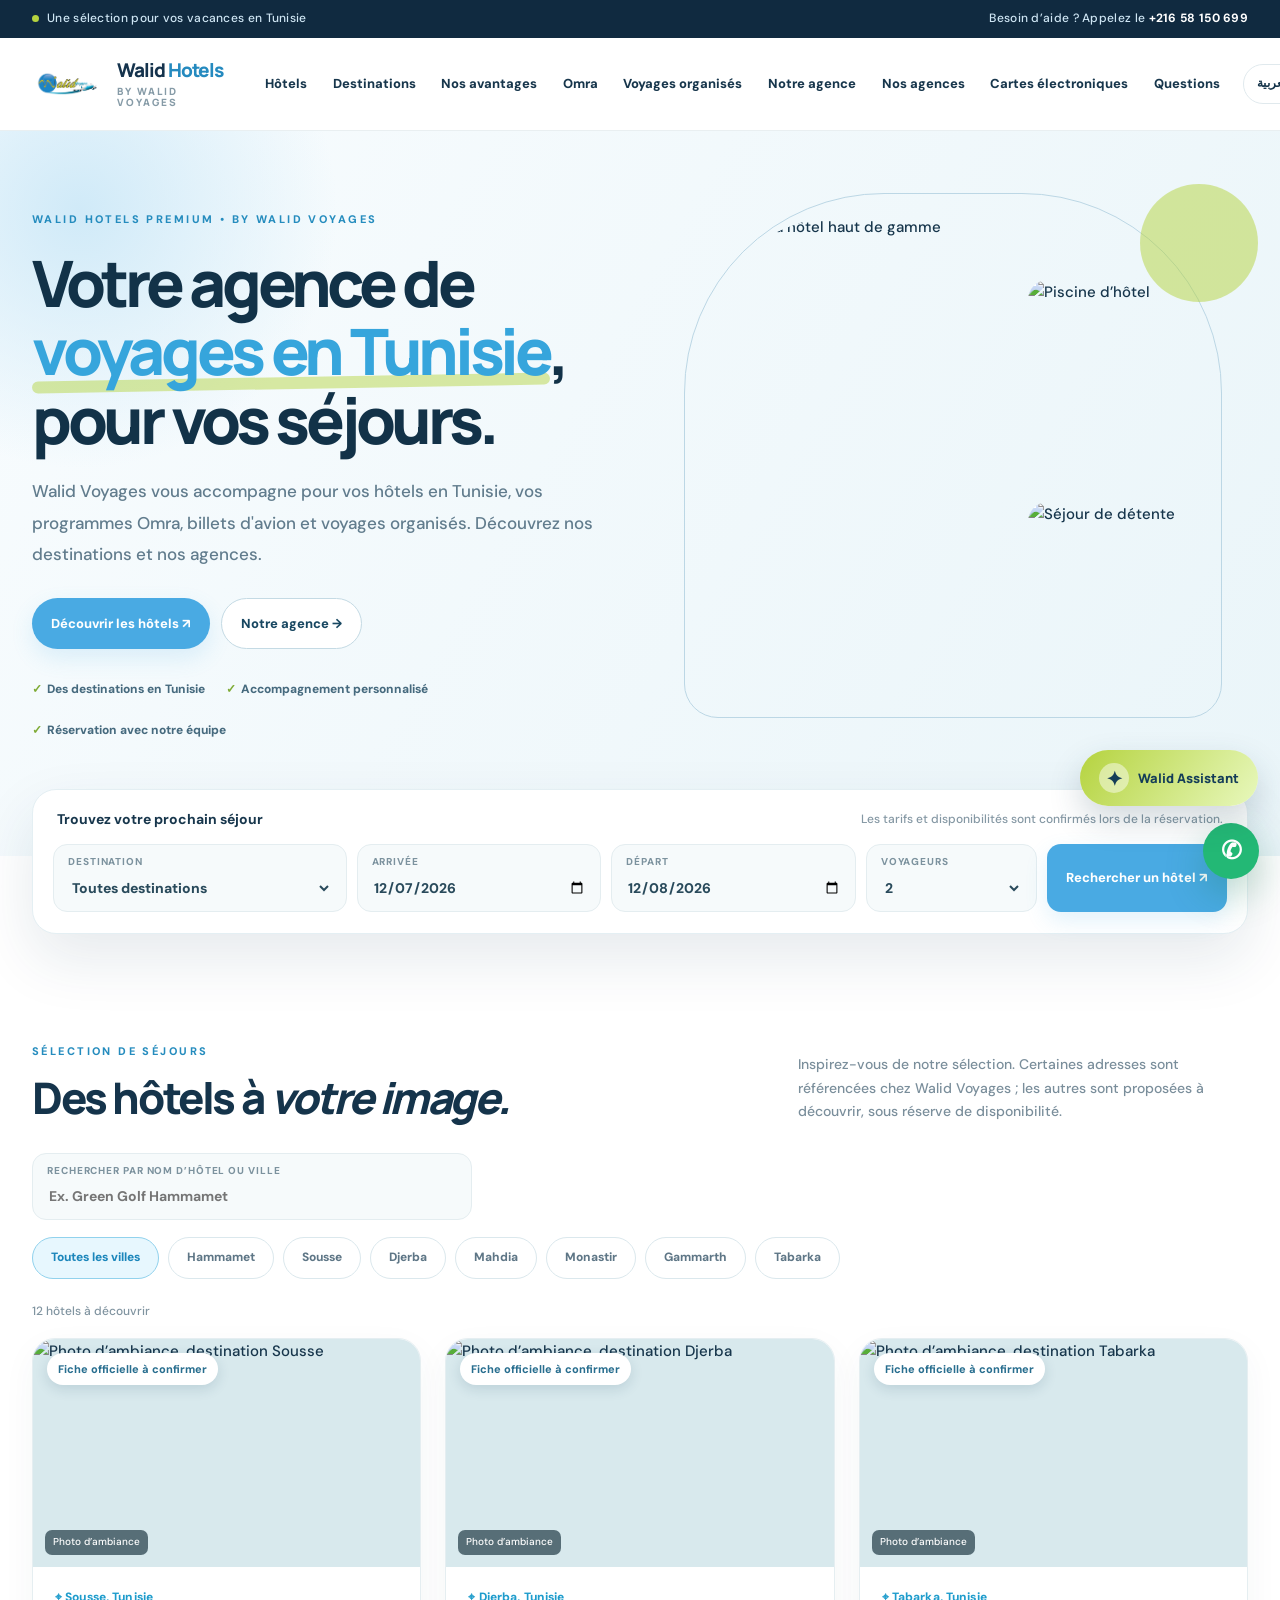
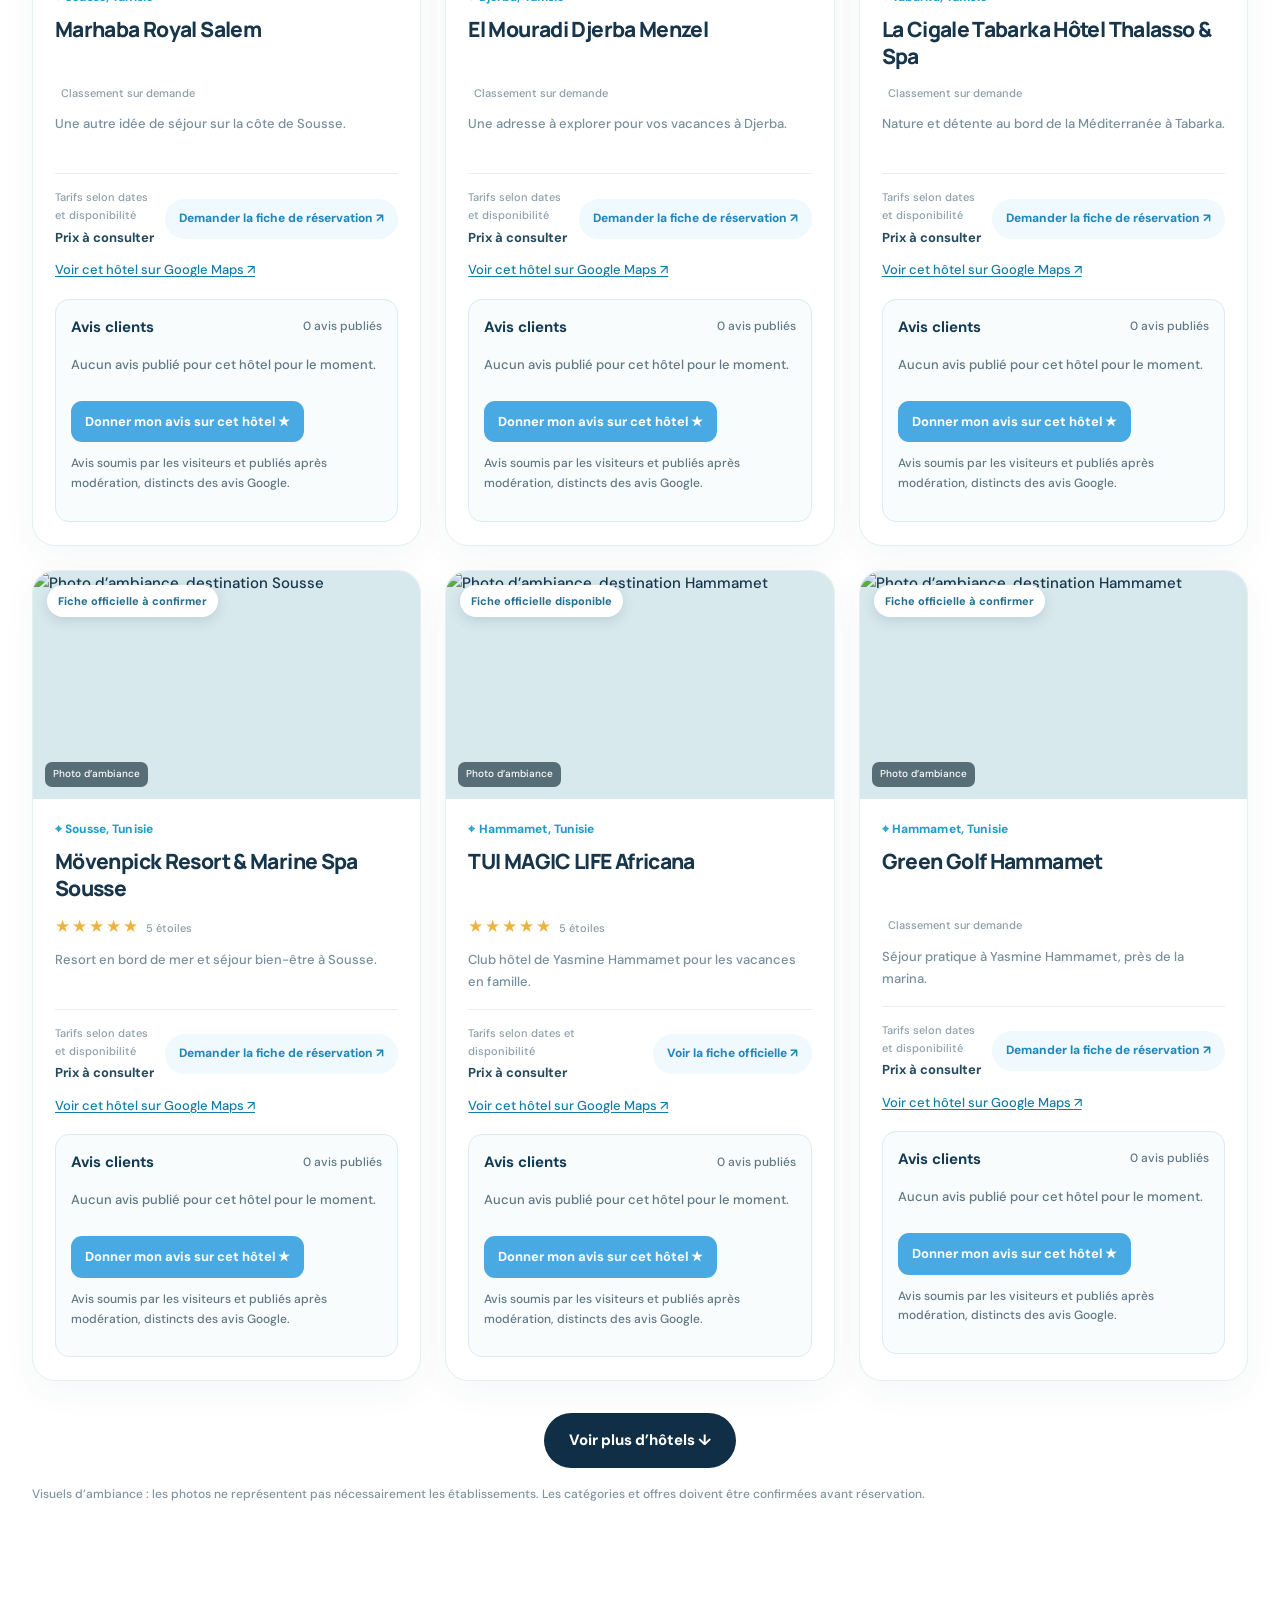
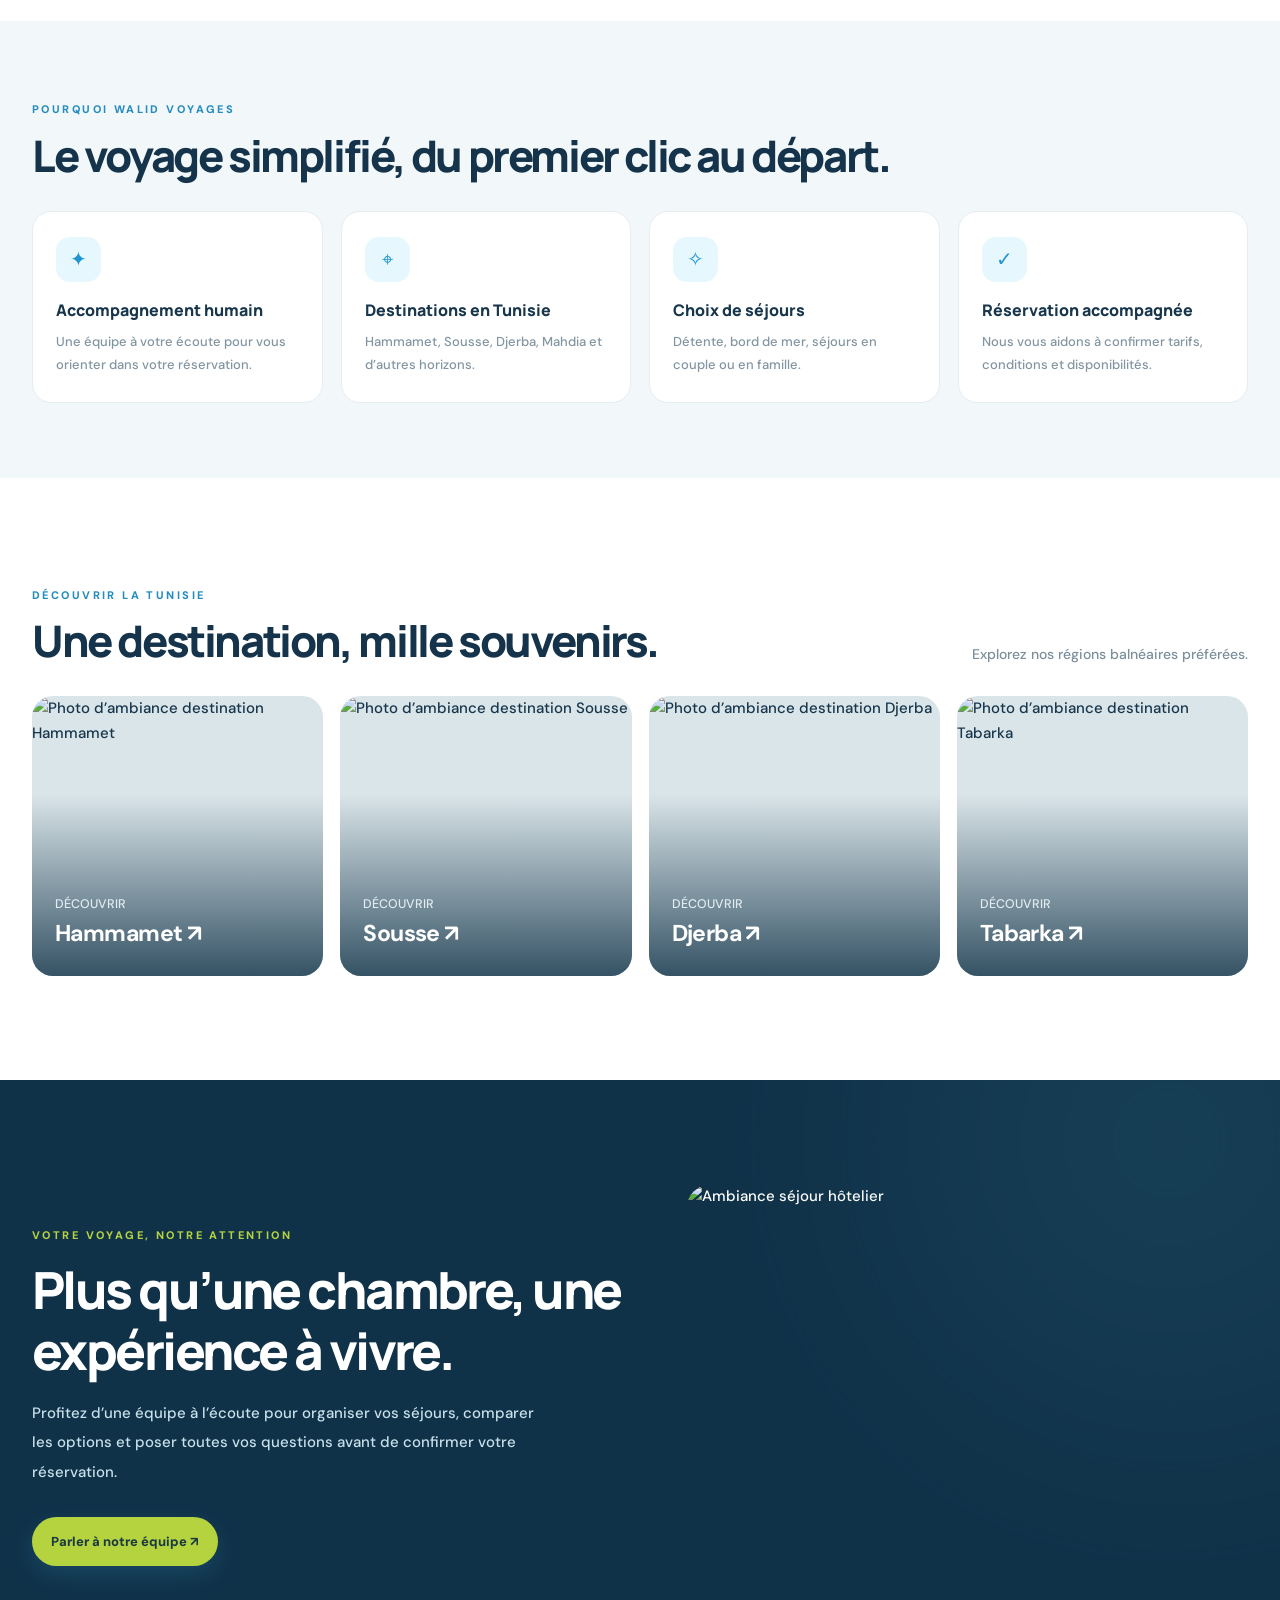
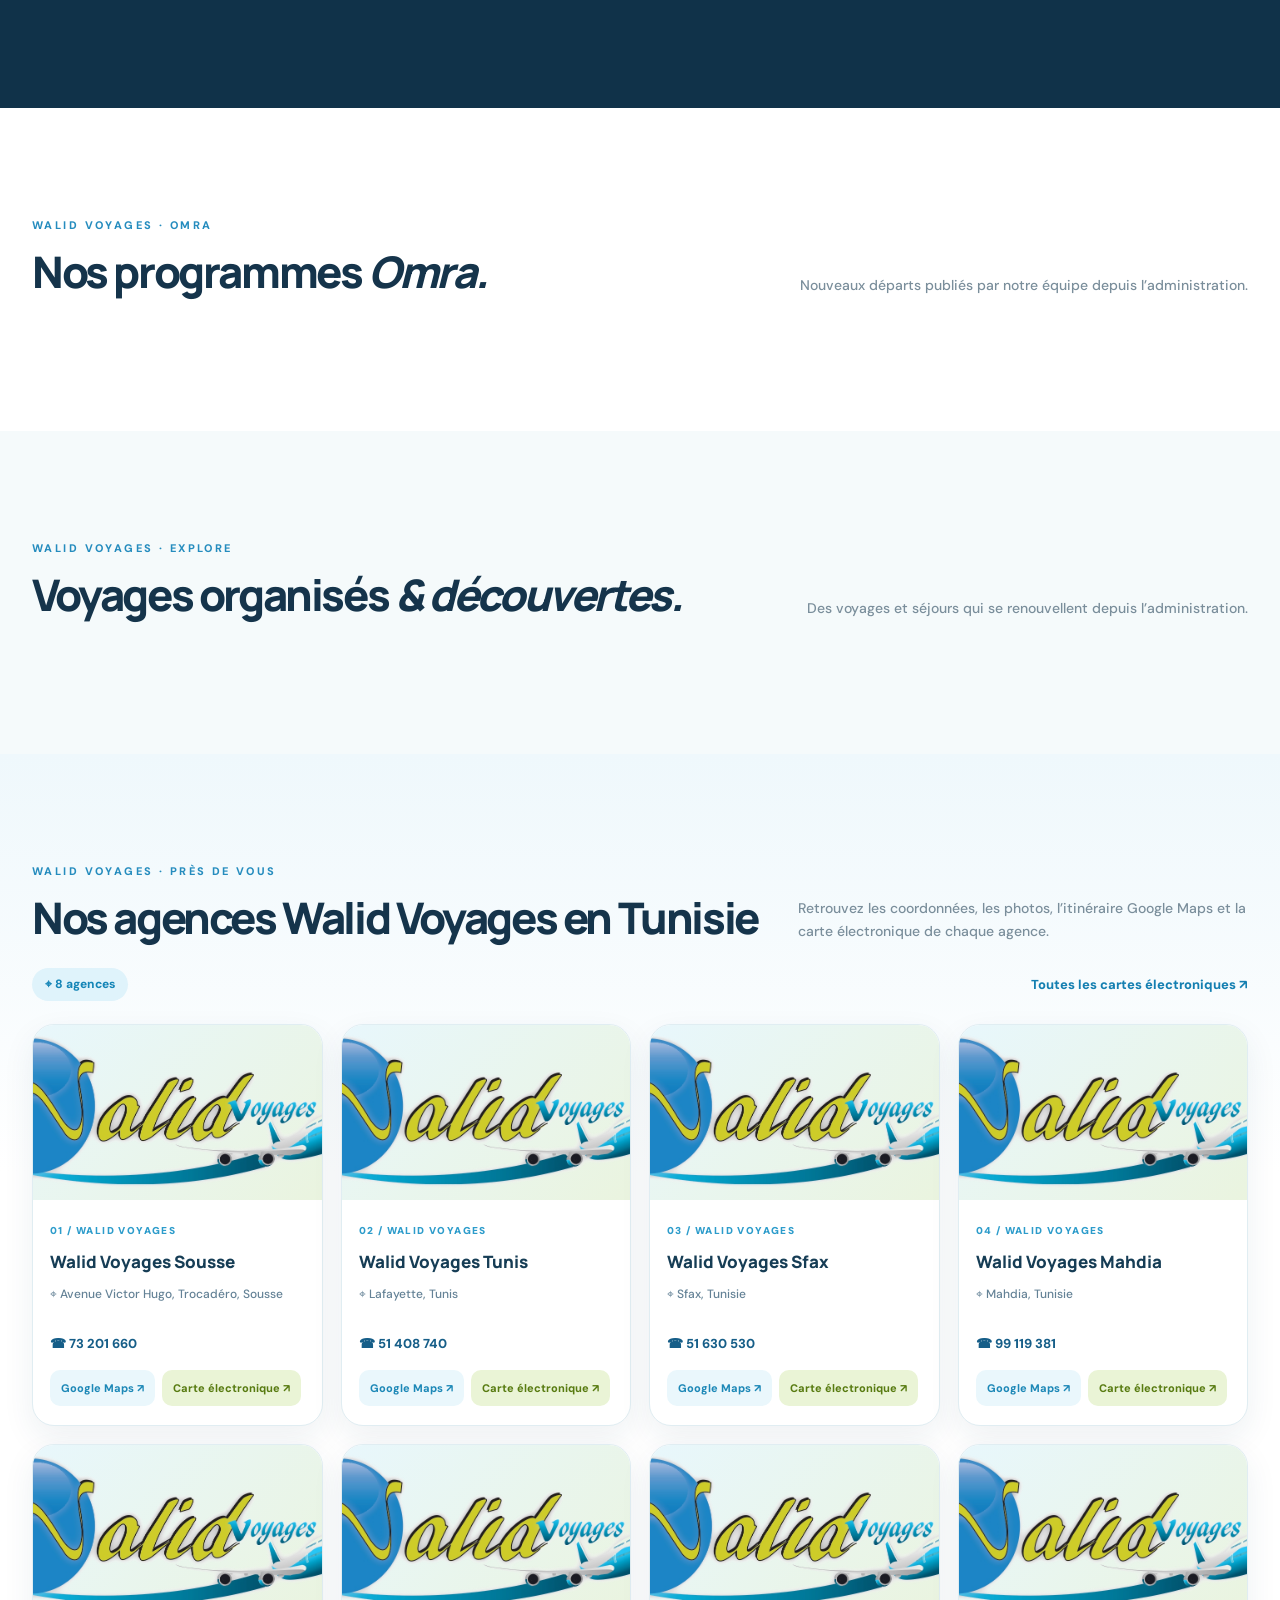
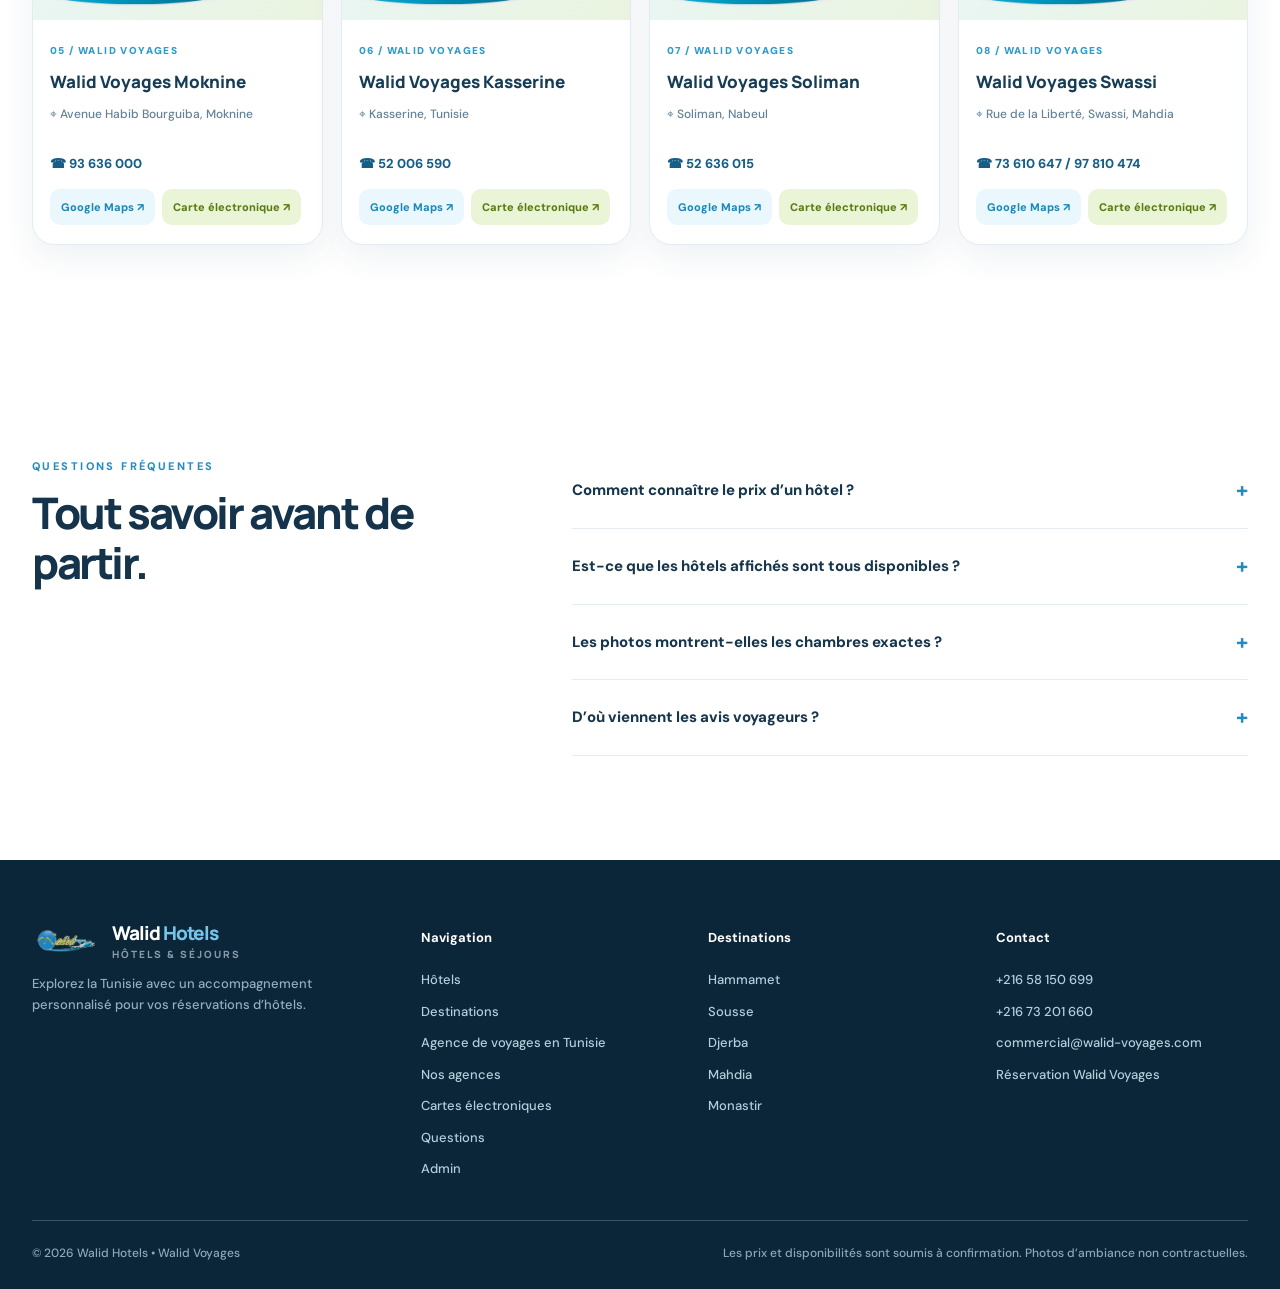
==== commit 7c4d2ff1: "SEO: target travel agency in Tunisia and link agency landing page" ====
--- a/index.html
+++ b/index.html
@@ -1,35 +1,25 @@
 <!doctype html>
 <html lang="fr"><head>
 <meta charset="utf-8"><meta name="viewport" content="width=device-width, initial-scale=1">
-<meta name="theme-color" content="#49AAE3"><meta name="description" content="Explorez notre sélection d’hôtels en Tunisie à Hammamet, Sousse, Djerba, Mahdia, Monastir, Tabarka et Gammarth. Demandez vos tarifs et réservez avec Walid Voyages.">
+<meta name="theme-color" content="#49AAE3"><meta name="description" content="Walid Voyages, agence de voyages en Tunisie : réservez vos hôtels, découvrez les programmes Omra, billets d'avion et voyages organisés. Retrouvez nos agences en Tunisie.">
 <meta name="robots" content="index,follow,max-image-preview:large">
-<title>Walid Hotels | Réservation d’hôtels en Tunisie avec Walid Voyages</title>
+<title>Walid Voyages | Agence de voyages en Tunisie et hôtels</title>
 <link rel="canonical" href="https://www.walidvoyages.com/">
 <link rel="alternate" hreflang="fr-TN" href="https://www.walidvoyages.com/"><link rel="alternate" hreflang="ar-TN" href="https://www.walidvoyages.com/ar.html"><link rel="alternate" hreflang="x-default" href="https://www.walidvoyages.com/">
-<meta property="og:type" content="website"><meta property="og:title" content="Walid Hotels | Réservation d’hôtels en Tunisie avec Walid Voyages"><meta property="og:description" content="Explorez notre sélection d’hôtels en Tunisie à Hammamet, Sousse, Djerba, Mahdia, Monastir, Tabarka et Gammarth. Demandez vos tarifs et réservez avec Walid Voyages."><meta property="og:image" content="https://www.walidvoyages.com/logo-walid-original.jpg">
-<link rel="icon" href="logo-walid-transparent.png"><link rel="stylesheet" href="hotels-premium.css?v=20261112-3"><link rel="stylesheet" href="hotels-extras.css?v=20261111-1">
+<meta property="og:type" content="website"><meta property="og:title" content="Walid Voyages | Agence de voyages en Tunisie et hôtels"><meta property="og:description" content="Walid Voyages, agence de voyages en Tunisie : réservez vos hôtels, découvrez les programmes Omra, billets d'avion et voyages organisés. Retrouvez nos agences en Tunisie."><meta property="og:image" content="https://www.walidvoyages.com/logo-walid-original.jpg">
+<link rel="icon" href="logo-walid-transparent.png"><link rel="stylesheet" href="hotels-premium.css?v=20261111-2"><link rel="stylesheet" href="hotels-extras.css?v=20261111-1">
 <script type="application/ld+json">{"@context":"https://schema.org","@type":"TravelAgency","name":"Walid Voyages","url":"https://www.walidvoyages.com/","telephone":"+21658150699","areaServed":{"@type":"Country","name":"Tunisia"},"description":"Explorez notre sélection d’hôtels en Tunisie à Hammamet, Sousse, Djerba, Mahdia, Monastir, Tabarka et Gammarth. Demandez vos tarifs et réservez avec Walid Voyages."}</script>
-<script type="application/ld+json">{"@context":"https://schema.org","@type":"WebSite","name":"Walid Hotels | Walid Voyages","url":"https://www.walidvoyages.com/","inLanguage":"fr-TN","publisher":{"@type":"Organization","name":"Walid Voyages"}}</script><link rel="stylesheet" href="walid-chatbot.css?v=20261112-2"></head><body><a class="skip" href="#main">Aller au contenu</a>
+<script type="application/ld+json">{"@context":"https://schema.org","@type":"WebSite","name":"Walid Hotels | Walid Voyages","url":"https://www.walidvoyages.com/","inLanguage":"fr-TN","publisher":{"@type":"Organization","name":"Walid Voyages"}}</script><link rel="stylesheet" href="walid-chatbot.css?v=20261111-1"></head><body><a class="skip" href="#main">Aller au contenu</a>
 <div class="topstrip"><div class="container"><span class="top-promo"><i class="dot"></i>Une sélection pour vos vacances en Tunisie</span><span>Besoin d’aide ? Appelez le <a href="tel:+21658150699">+216 58 150 699</a></span></div></div>
 <header class="sitehead"><div class="container headinner">
 <a href="index.html" class="brand" aria-label="Walid Hotels — Walid Voyages"><img src="logo-walid-transparent.png" alt="Logo officiel Walid Voyages"><span class="brand-name">Walid <b>Hotels</b><small>BY WALID VOYAGES</small></span></a>
-<nav class="nav" id="nav" aria-label="Navigation principale"><a href="#hotels">Hôtels</a><a href="#destinations">Destinations</a><a href="#benefits">Nos avantages</a><a href="#omra-offers">Omra</a><a href="#tour-offers">Voyages organisés</a><a href="#agences">Nos agences</a><a href="agences/">Cartes électroniques</a><a href="#faq">Questions</a></nav>
+<nav class="nav" id="nav" aria-label="Navigation principale"><a href="#hotels">Hôtels</a><a href="#destinations">Destinations</a><a href="#benefits">Nos avantages</a><a href="#omra-offers">Omra</a><a href="#tour-offers">Voyages organisés</a><a href="agence-de-voyages-tunisie.html">Notre agence</a><a href="#agences">Nos agences</a><a href="agences/">Cartes électroniques</a><a href="#faq">Questions</a></nav>
 <div class="head-actions"><a class="lang-switch" href="ar.html" hreflang="ar">العربية</a><a class="nav-cta" href="https://wa.me/21658150699" target="_blank" rel="noopener noreferrer">Demander un séjour ↗</a><button class="menu-button" id="menuButton" type="button" aria-expanded="false" aria-controls="nav" aria-label="Ouvrir le menu">☰</button></div>
 </div></header>
 <main id="main">
 <section class="hero"><div class="container hero-inner"><div class="hero-content">
-<span class="eyebrow">WALID HOTELS PREMIUM • BY WALID VOYAGES</span><h1>Vos plus belles <em>escapades</em> commencent ici.</h1><p>Hôtels en bord de mer, escapades en famille ou séjours haut de gamme : explorez la Tunisie et préparez vos prochaines vacances avec Walid Voyages.</p><div class="hero-actions"><a class="button-main" href="#hotels">Découvrir les hôtels ↗</a><a class="button-outline" href="#benefits">Notre service →</a></div><div class="hero-notes"><span><i>✓</i>Des destinations en Tunisie</span><span><i>✓</i>Accompagnement personnalisé</span><span><i>✓</i>Réservation avec notre équipe</span></div>
-</div><div class="hero-explorer" id="heroExplorer" aria-label="Explorez les destinations en Tunisie">
- <div class="hero-city-photo"><img id="heroCityImage" src="https://images.unsplash.com/photo-1533105079780-92b9be482077?auto=format&amp;fit=crop&amp;w=1200&amp;q=80" alt="Visuel d'inspiration pour vos vacances en Tunisie"><span class="photo-disclaimer">Visuel d'ambiance</span></div>
- <div class="hero-city-panel">
- <div class="hero-city-topline"><span>EXPLOREZ LA TUNISIE</span><span id="heroCityPosition">01 / 07</span></div>
- <h2 id="heroCityTitle">Hammamet</h2>
- <p class="hero-city-locality"><span aria-hidden="true">⌖</span> <span id="heroCityLocation">Gouvernorat de Nabeul · Tunisie</span></p>
- <p id="heroCityCount" class="hero-city-count">Découvrez les hôtels de cette destination</p>
- <a href="#hotels" id="heroCityExplore" class="hero-city-explore">Voir les hôtels à Hammamet ↗</a>
- </div>
- <div class="hero-city-controls"><button type="button" id="heroCityPrev" aria-label="Destination précédente">‹</button><div class="hero-city-pills" role="group" aria-label="Choisir une destination"><button type="button" data-hero-city="Hammamet" aria-pressed="true" class="is-active">Hammamet</button><button type="button" data-hero-city="Sousse" aria-pressed="false" class="">Sousse</button><button type="button" data-hero-city="Djerba" aria-pressed="false" class="">Djerba</button><button type="button" data-hero-city="Mahdia" aria-pressed="false" class="">Mahdia</button><button type="button" data-hero-city="Monastir" aria-pressed="false" class="">Monastir</button><button type="button" data-hero-city="Tabarka" aria-pressed="false" class="">Tabarka</button><button type="button" data-hero-city="Gammarth" aria-pressed="false" class="">Gammarth</button></div><button type="button" id="heroCityNext" aria-label="Destination suivante">›</button></div>
- </div></div></section>
+<span class="eyebrow">WALID HOTELS PREMIUM • BY WALID VOYAGES</span><h1>Votre agence de <em>voyages en Tunisie</em>, pour vos séjours.</h1><p>Walid Voyages vous accompagne pour vos hôtels en Tunisie, vos programmes Omra, billets d'avion et voyages organisés. Découvrez nos destinations et nos agences.</p><div class="hero-actions"><a class="button-main" href="#hotels">Découvrir les hôtels ↗</a><a class="button-outline" href="agence-de-voyages-tunisie.html">Notre agence →</a></div><div class="hero-notes"><span><i>✓</i>Des destinations en Tunisie</span><span><i>✓</i>Accompagnement personnalisé</span><span><i>✓</i>Réservation avec notre équipe</span></div>
+</div><div class="hero-art" aria-label="Inspirations de voyage"><div class="art-large"><img src="https://images.unsplash.com/photo-1566073771259-6a8506099945?auto=format&amp;fit=crop&amp;w=1000&amp;q=82" alt="Ambiance d’hôtel haut de gamme"></div><div class="art-column"><img src="https://images.unsplash.com/photo-1542314831-068cd1dbfeeb?auto=format&amp;fit=crop&amp;w=600&amp;q=82" alt="Piscine d’hôtel"><img src="https://images.unsplash.com/photo-1571896349842-33c89424de2d?auto=format&amp;fit=crop&amp;w=600&amp;q=82" alt="Séjour de détente"></div></div></div></section>
 <div class="searchpanel container"><form id="searchForm" class="search-shell"><div class="search-title"><strong>Trouvez votre prochain séjour</strong><small>Les tarifs et disponibilités sont confirmés lors de la réservation.</small></div><div class="search-grid">
 <div class="search-field"><label for="city">Destination</label><select id="city"><option value="all">Toutes destinations</option><option value="Hammamet">Hammamet</option><option value="Sousse">Sousse</option><option value="Djerba">Djerba</option><option value="Mahdia">Mahdia</option><option value="Monastir">Monastir</option><option value="Gammarth">Gammarth</option><option value="Tabarka">Tabarka</option></select></div>
 <div class="search-field"><label for="arrival">Arrivée</label><input type="date" id="arrival" required></div>
@@ -52,11 +42,10 @@
 <section class="section live-section" id="tour-offers"><div class="container"><div class="section-heading"><div><span class="eyebrow">WALID VOYAGES · EXPLORE</span><h2>Voyages organisés <em>& découvertes.</em></h2></div><p>Des voyages et séjours qui se renouvellent depuis l’administration.</p></div><div id="voyagesLive" class="live-grid" aria-live="polite"></div></div></section>
 <section class="section agencies-premium" id="agences"><div class="container"><div class="section-heading"><div><span class="eyebrow">WALID VOYAGES · PRÈS DE VOUS</span><h2>Nos agences Walid Voyages en Tunisie</h2></div><p>Retrouvez les coordonnées, les photos, l’itinéraire Google Maps et la carte électronique de chaque agence.</p></div><div class="agencies-top"><span>⌖ 8 agences</span><a href="agences/">Toutes les cartes électroniques ↗</a></div><div class="agency-grid" id="agencyGrid"><article class="agency-card" data-agency-city="Sousse"><a class="agency-photo" href="carte-sousse.html" ><img src="https://raw.githubusercontent.com/walidvoyages/sousse/main/sousse.jpeg" alt="Agence Walid Voyages Sousse" onerror="this.onerror=null;this.src='logo-walid-transparent.png'" loading="lazy"></a><div class="agency-info"><small class="agency-index">01 / WALID VOYAGES</small><h3>Walid Voyages Sousse</h3><p class="agency-address">⌖ Avenue Victor Hugo, Trocadéro, Sousse</p><p class="agency-phone"><a href="tel:+21673201660">☎ 73 201 660</a></p><div class="agency-actions"><a class="agency-map" href="https://www.google.com/maps/search/?api=1&query=35.8317511%2C10.6342354" target="_blank" rel="noopener noreferrer">Google Maps ↗</a><a class="agency-digital" href="carte-sousse.html" >Carte électronique ↗</a></div></div></article><article class="agency-card" data-agency-city="Tunis"><a class="agency-photo" href="carte-tunis.html" ><img src="https://raw.githubusercontent.com/walidvoyages/tunis/main/tunis.jpeg" alt="Agence Walid Voyages Tunis" onerror="this.onerror=null;this.src='logo-walid-transparent.png'" loading="lazy"></a><div class="agency-info"><small class="agency-index">02 / WALID VOYAGES</small><h3>Walid Voyages Tunis</h3><p class="agency-address">⌖ Lafayette, Tunis</p><p class="agency-phone"><a href="tel:+21651408740">☎ 51 408 740</a></p><div class="agency-actions"><a class="agency-map" href="https://www.google.com/maps/search/?api=1&query=Walid+Voyages+Tunis" target="_blank" rel="noopener noreferrer">Google Maps ↗</a><a class="agency-digital" href="carte-tunis.html" >Carte électronique ↗</a></div></div></article><article class="agency-card" data-agency-city="Sfax"><a class="agency-photo" href="carte-sfax.html" ><img src="https://raw.githubusercontent.com/walidvoyages/Sfax/main/sfax.jpeg" alt="Agence Walid Voyages Sfax" onerror="this.onerror=null;this.src='logo-walid-transparent.png'" loading="lazy"></a><div class="agency-info"><small class="agency-index">03 / WALID VOYAGES</small><h3>Walid Voyages Sfax</h3><p class="agency-address">⌖ Sfax, Tunisie</p><p class="agency-phone"><a href="tel:+21651630530">☎ 51 630 530</a></p><div class="agency-actions"><a class="agency-map" href="https://www.google.com/maps/search/?api=1&query=Walid+Voyages+Sfax" target="_blank" rel="noopener noreferrer">Google Maps ↗</a><a class="agency-digital" href="carte-sfax.html" >Carte électronique ↗</a></div></div></article><article class="agency-card" data-agency-city="Mahdia"><a class="agency-photo" href="carte-mahdia.html" ><img src="https://raw.githubusercontent.com/walidvoyages/Mahdia/main/mahdia.webp" alt="Agence Walid Voyages Mahdia" onerror="this.onerror=null;this.src='logo-walid-transparent.png'" loading="lazy"></a><div class="agency-info"><small class="agency-index">04 / WALID VOYAGES</small><h3>Walid Voyages Mahdia</h3><p class="agency-address">⌖ Mahdia, Tunisie</p><p class="agency-phone"><a href="tel:+21699119381">☎ 99 119 381</a></p><div class="agency-actions"><a class="agency-map" href="https://share.google/WpRaTxlFUcEe1jUFp" target="_blank" rel="noopener noreferrer">Google Maps ↗</a><a class="agency-digital" href="carte-mahdia.html" >Carte électronique ↗</a></div></div></article><article class="agency-card" data-agency-city="Moknine"><a class="agency-photo" href="carte-moknine.html" ><img src="https://raw.githubusercontent.com/walidvoyages/Moknine/main/moknine.webp" alt="Agence Walid Voyages Moknine" onerror="this.onerror=null;this.src='logo-walid-transparent.png'" loading="lazy"></a><div class="agency-info"><small class="agency-index">05 / WALID VOYAGES</small><h3>Walid Voyages Moknine</h3><p class="agency-address">⌖ Avenue Habib Bourguiba, Moknine</p><p class="agency-phone"><a href="tel:+21693636000">☎ 93 636 000</a></p><div class="agency-actions"><a class="agency-map" href="https://share.google/FIyad1Nx8AfOcjv2n" target="_blank" rel="noopener noreferrer">Google Maps ↗</a><a class="agency-digital" href="carte-moknine.html" >Carte électronique ↗</a></div></div></article><article class="agency-card" data-agency-city="Kasserine"><a class="agency-photo" href="carte-kasserine.html" ><img src="https://raw.githubusercontent.com/walidvoyages/kasserine/main/kasserine.jpeg" alt="Agence Walid Voyages Kasserine" onerror="this.onerror=null;this.src='logo-walid-transparent.png'" loading="lazy"></a><div class="agency-info"><small class="agency-index">06 / WALID VOYAGES</small><h3>Walid Voyages Kasserine</h3><p class="agency-address">⌖ Kasserine, Tunisie</p><p class="agency-phone"><a href="tel:+21652006590">☎ 52 006 590</a></p><div class="agency-actions"><a class="agency-map" href="https://www.google.com/search?q=Walid+Voyages+Kasserine" target="_blank" rel="noopener noreferrer">Google Maps ↗</a><a class="agency-digital" href="carte-kasserine.html" >Carte électronique ↗</a></div></div></article><article class="agency-card" data-agency-city="Soliman"><a class="agency-photo" href="https://walidvoyages.github.io/Soliman-/" target="_blank" rel="noopener noreferrer"><img src="https://raw.githubusercontent.com/walidvoyages/Soliman-/main/soliman.jpg" alt="Agence Walid Voyages Soliman" onerror="this.onerror=null;this.src='logo-walid-transparent.png'" loading="lazy"></a><div class="agency-info"><small class="agency-index">07 / WALID VOYAGES</small><h3>Walid Voyages Soliman</h3><p class="agency-address">⌖ Soliman, Nabeul</p><p class="agency-phone"><a href="tel:+21652636015">☎ 52 636 015</a></p><div class="agency-actions"><a class="agency-map" href="https://www.google.com/maps?q=36.6949756,10.4919055&amp;z=17&amp;hl=fr" target="_blank" rel="noopener noreferrer">Google Maps ↗</a><a class="agency-digital" href="https://walidvoyages.github.io/Soliman-/" target="_blank" rel="noopener noreferrer">Carte électronique ↗</a></div></div></article><article class="agency-card" data-agency-city="Swassi"><a class="agency-photo" href="https://walidvoyages.github.io/swassi-/" target="_blank" rel="noopener noreferrer"><img src="https://raw.githubusercontent.com/walidvoyages/swassi-/main/souassi-facade.webp" alt="Agence Walid Voyages Swassi" onerror="this.onerror=null;this.src='logo-walid-transparent.png'" loading="lazy"></a><div class="agency-info"><small class="agency-index">08 / WALID VOYAGES</small><h3>Walid Voyages Swassi</h3><p class="agency-address">⌖ Rue de la Liberté, Swassi, Mahdia</p><p class="agency-phone"><a href="tel:+21673610647">☎ 73 610 647 / 97 810 474</a></p><div class="agency-actions"><a class="agency-map" href="https://share.google/QU16qjdhLqFnltQSP" target="_blank" rel="noopener noreferrer">Google Maps ↗</a><a class="agency-digital" href="https://walidvoyages.github.io/swassi-/" target="_blank" rel="noopener noreferrer">Carte électronique ↗</a></div></div></article></div></div></section><section class="section" id="faq"><div class="container faq-grid"><div><span class="eyebrow">QUESTIONS FRÉQUENTES</span><div class="section-heading"><h2>Tout savoir avant de partir.</h2></div></div><div class="faq-list"><details><summary>Comment connaître le prix d’un hôtel ?</summary><p>Les prix varient selon les dates, le nombre de personnes, la catégorie de chambre et les disponibilités. Contactez Walid Voyages pour un devis actualisé.</p></details><details><summary>Est-ce que les hôtels affichés sont tous disponibles ?</summary><p>Non. La liste est une sélection d’inspiration et de référencement. Nous confirmons toujours la disponibilité avant réservation.</p></details><details><summary>Les photos montrent-elles les chambres exactes ?</summary><p>Non. Les photos du catalogue sont des visuels d’ambiance. Demandez les photos et les détails officiels de l’hôtel avant de réserver.</p></details><details><summary>D’où viennent les avis voyageurs ?</summary><p>Les avis affichés sont des témoignages soumis et validés par notre équipe avant publication. Aucune note n’est affichée sans données d’avis publiées.</p></details></div></div></section>
 </main><footer class="footer"><div class="container"><div class="footer-grid"><div><div class="footer-brand"><img src="logo-walid-transparent.png" alt="Walid Voyages"><span class="brand-name">Walid <b>Hotels</b><small>HÔTELS & SÉJOURS</small></span></div><p>Explorez la Tunisie avec un accompagnement personnalisé pour vos réservations d’hôtels.</p></div>
-<div><h4>Navigation</h4><a class="footer-link" href="#hotels">Hôtels</a><a class="footer-link" href="#destinations">Destinations</a><a class="footer-link" href="#agences">Nos agences</a><a class="footer-link" href="agences/">Cartes électroniques</a><a class="footer-link" href="#faq">Questions</a><a class="footer-link" href="admin.html">Admin</a></div>
+<div><h4>Navigation</h4><a class="footer-link" href="#hotels">Hôtels</a><a class="footer-link" href="#destinations">Destinations</a><a class="footer-link" href="agence-de-voyages-tunisie.html">Agence de voyages en Tunisie</a><a class="footer-link" href="#agences">Nos agences</a><a class="footer-link" href="agences/">Cartes électroniques</a><a class="footer-link" href="#faq">Questions</a><a class="footer-link" href="admin.html">Admin</a></div>
 <div><h4>Destinations</h4><a class="footer-link" href="#hotels">Hammamet</a><a class="footer-link" href="#hotels">Sousse</a><a class="footer-link" href="#hotels">Djerba</a><a class="footer-link" href="#hotels">Mahdia</a><a class="footer-link" href="#hotels">Monastir</a></div>
 <div><h4>Contact</h4><a class="footer-link" href="tel:+21658150699">+216 58 150 699</a><a class="footer-link" href="tel:+21673201660">+216 73 201 660</a><a class="footer-link" href="mailto:commercial@walid-voyages.com">commercial@walid-voyages.com</a><a class="footer-link" href="https://www.walid-voyages.com/liste" target="_blank" rel="noopener noreferrer">Réservation Walid Voyages</a></div></div>
 <div class="fineprint"><span>© <span id="year">2026</span> Walid Hotels • Walid Voyages</span><span>Les prix et disponibilités sont soumis à confirmation. Photos d’ambiance non contractuelles.</span></div></div></footer>
-<div class="review-modal" id="reviewModal" hidden role="dialog" aria-modal="true" aria-labelledby="reviewTitle"><div class="review-box"><button class="modal-close" type="button" aria-label="Fermer" data-close-review>×</button><span class="eyebrow">WALID HOTELS · AVIS CLIENT</span><h2 id="reviewTitle">Partagez votre expérience</h2><p id="reviewHotelLabel"></p><p>Votre commentaire sera publié après modération de Walid Voyages.</p><form id="reviewForm"><label for="reviewAuthor">Votre prénom</label><input id="reviewAuthor" maxlength="80" minlength="2" required><label>Votre note</label><div id="reviewStars" class="star-picker" role="group" aria-label="Note sur cinq"></div><small id="reviewStarLabel">5/5</small><label for="reviewStay">Date du séjour (facultative)</label><input type="month" id="reviewStay"><label for="reviewComment">Votre expérience (20 caractères minimum)</label><textarea id="reviewComment" minlength="20" maxlength="1500" required></textarea><label class="review-check"><input type="checkbox" id="reviewConsent" required><span>J’accepte la publication de mon prénom et de mon avis après modération.</span></label><p class="review-status" id="reviewStatus" role="status"></p><button type="submit" id="reviewSubmit" class="button-main">Envoyer mon avis ↗</button></form></div></div><div id="walidChat"></div><a class="whatsapp" href="https://wa.me/21658150699" target="_blank" rel="noopener noreferrer" aria-label="WhatsApp">✆</a><script defer src="hotels-premium.js?v=20261112-3"></script><script defer src="hotels-extras.js?v=20261111-1"></script><script defer src="agencies-premium.js?v=20261111-1"></script><script defer src="walid-chatbot.js?v=20261112-2"></script>
+<div class="review-modal" id="reviewModal" hidden role="dialog" aria-modal="true" aria-labelledby="reviewTitle"><div class="review-box"><button class="modal-close" type="button" aria-label="Fermer" data-close-review>×</button><span class="eyebrow">WALID HOTELS · AVIS CLIENT</span><h2 id="reviewTitle">Partagez votre expérience</h2><p id="reviewHotelLabel"></p><p>Votre commentaire sera publié après modération de Walid Voyages.</p><form id="reviewForm"><label for="reviewAuthor">Votre prénom</label><input id="reviewAuthor" maxlength="80" minlength="2" required><label>Votre note</label><div id="reviewStars" class="star-picker" role="group" aria-label="Note sur cinq"></div><small id="reviewStarLabel">5/5</small><label for="reviewStay">Date du séjour (facultative)</label><input type="month" id="reviewStay"><label for="reviewComment">Votre expérience (20 caractères minimum)</label><textarea id="reviewComment" minlength="20" maxlength="1500" required></textarea><label class="review-check"><input type="checkbox" id="reviewConsent" required><span>J’accepte la publication de mon prénom et de mon avis après modération.</span></label><p class="review-status" id="reviewStatus" role="status"></p><button type="submit" id="reviewSubmit" class="button-main">Envoyer mon avis ↗</button></form></div></div><div id="walidChat"></div><a class="whatsapp" href="https://wa.me/21658150699" target="_blank" rel="noopener noreferrer" aria-label="WhatsApp">✆</a><script defer src="hotels-premium.js?v=20261111-2"></script><script defer src="hotels-extras.js?v=20261111-1"></script><script defer src="agencies-premium.js?v=20261111-1"></script><script defer src="walid-chatbot.js?v=20261111-1"></script>
 <script>document.querySelectorAll('[data-destination]').forEach(function(el){el.addEventListener('click',function(){var name=el.getAttribute('data-destination');var chip=document.querySelector('[data-city="'+name+'"]');if(chip)chip.click();});});</script>
-<script defer src="destination-explorer.js?v=20261112-1"></script>
 </body></html>
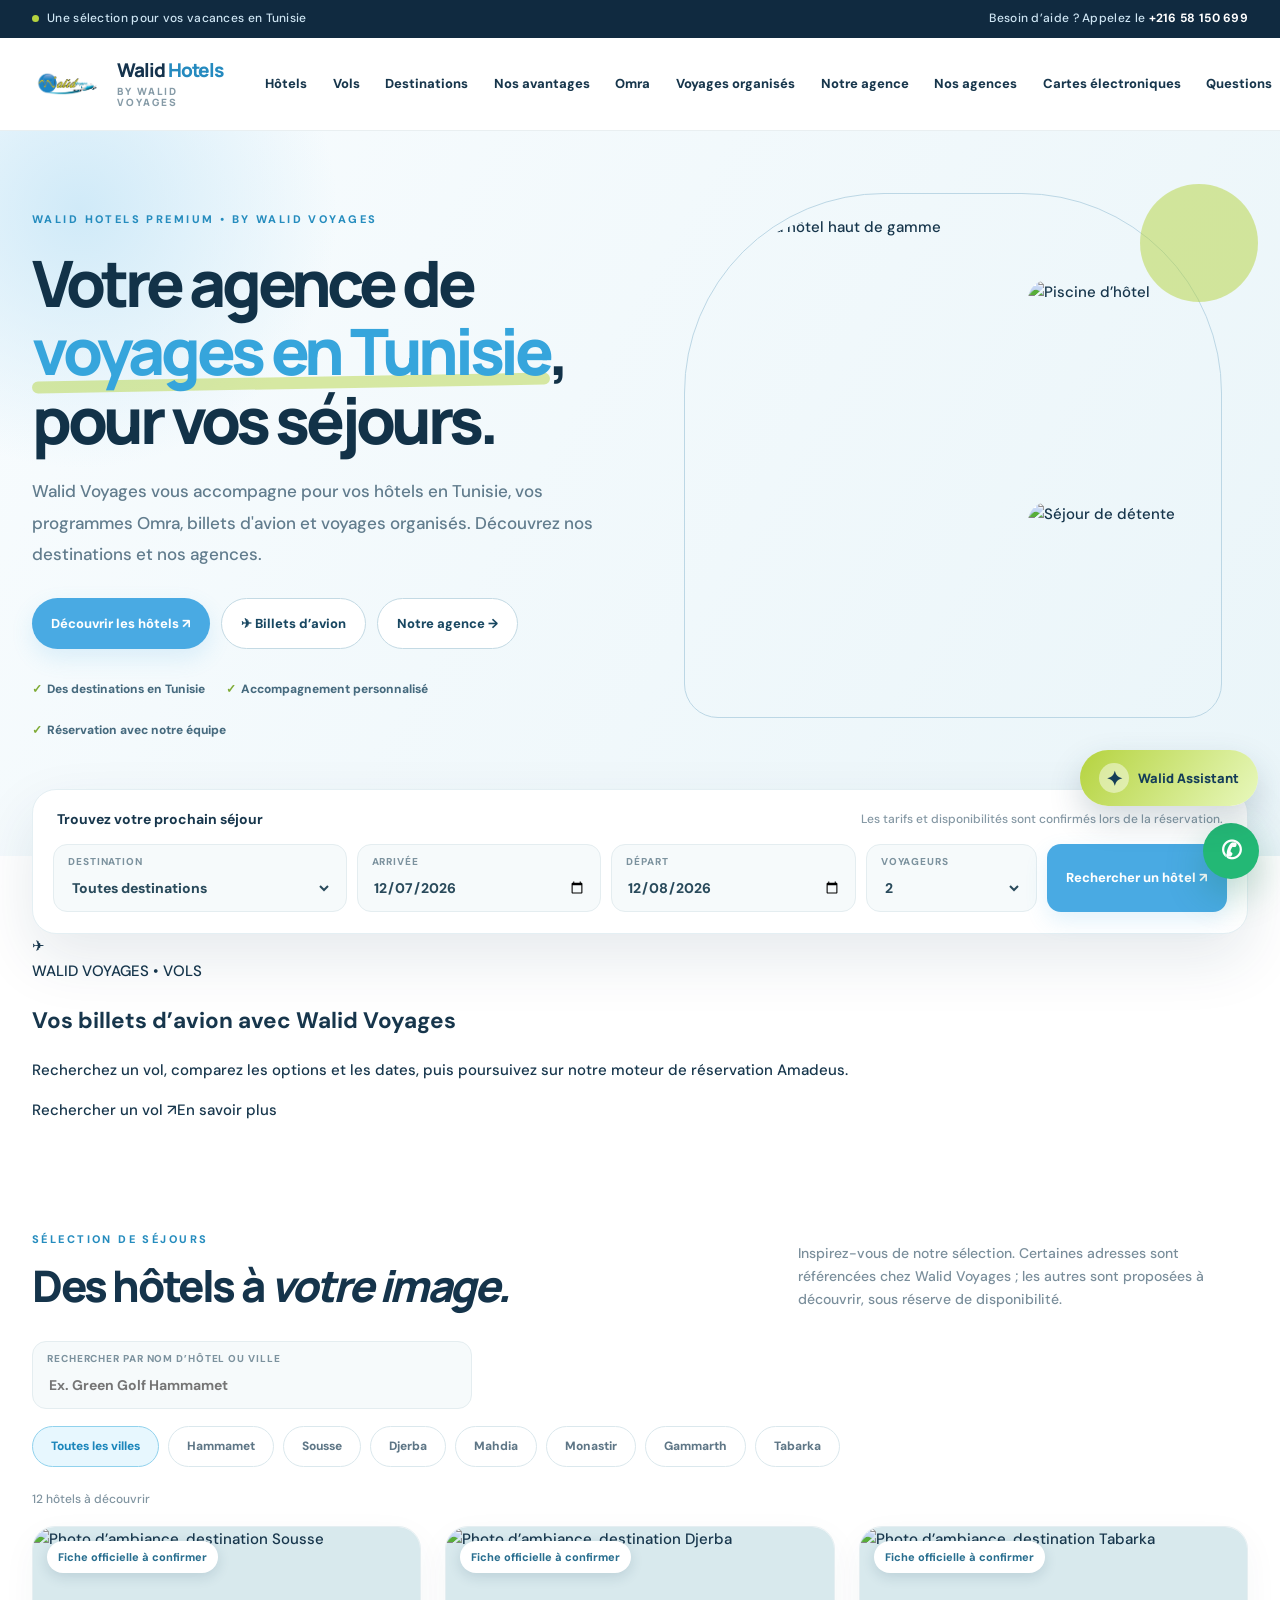
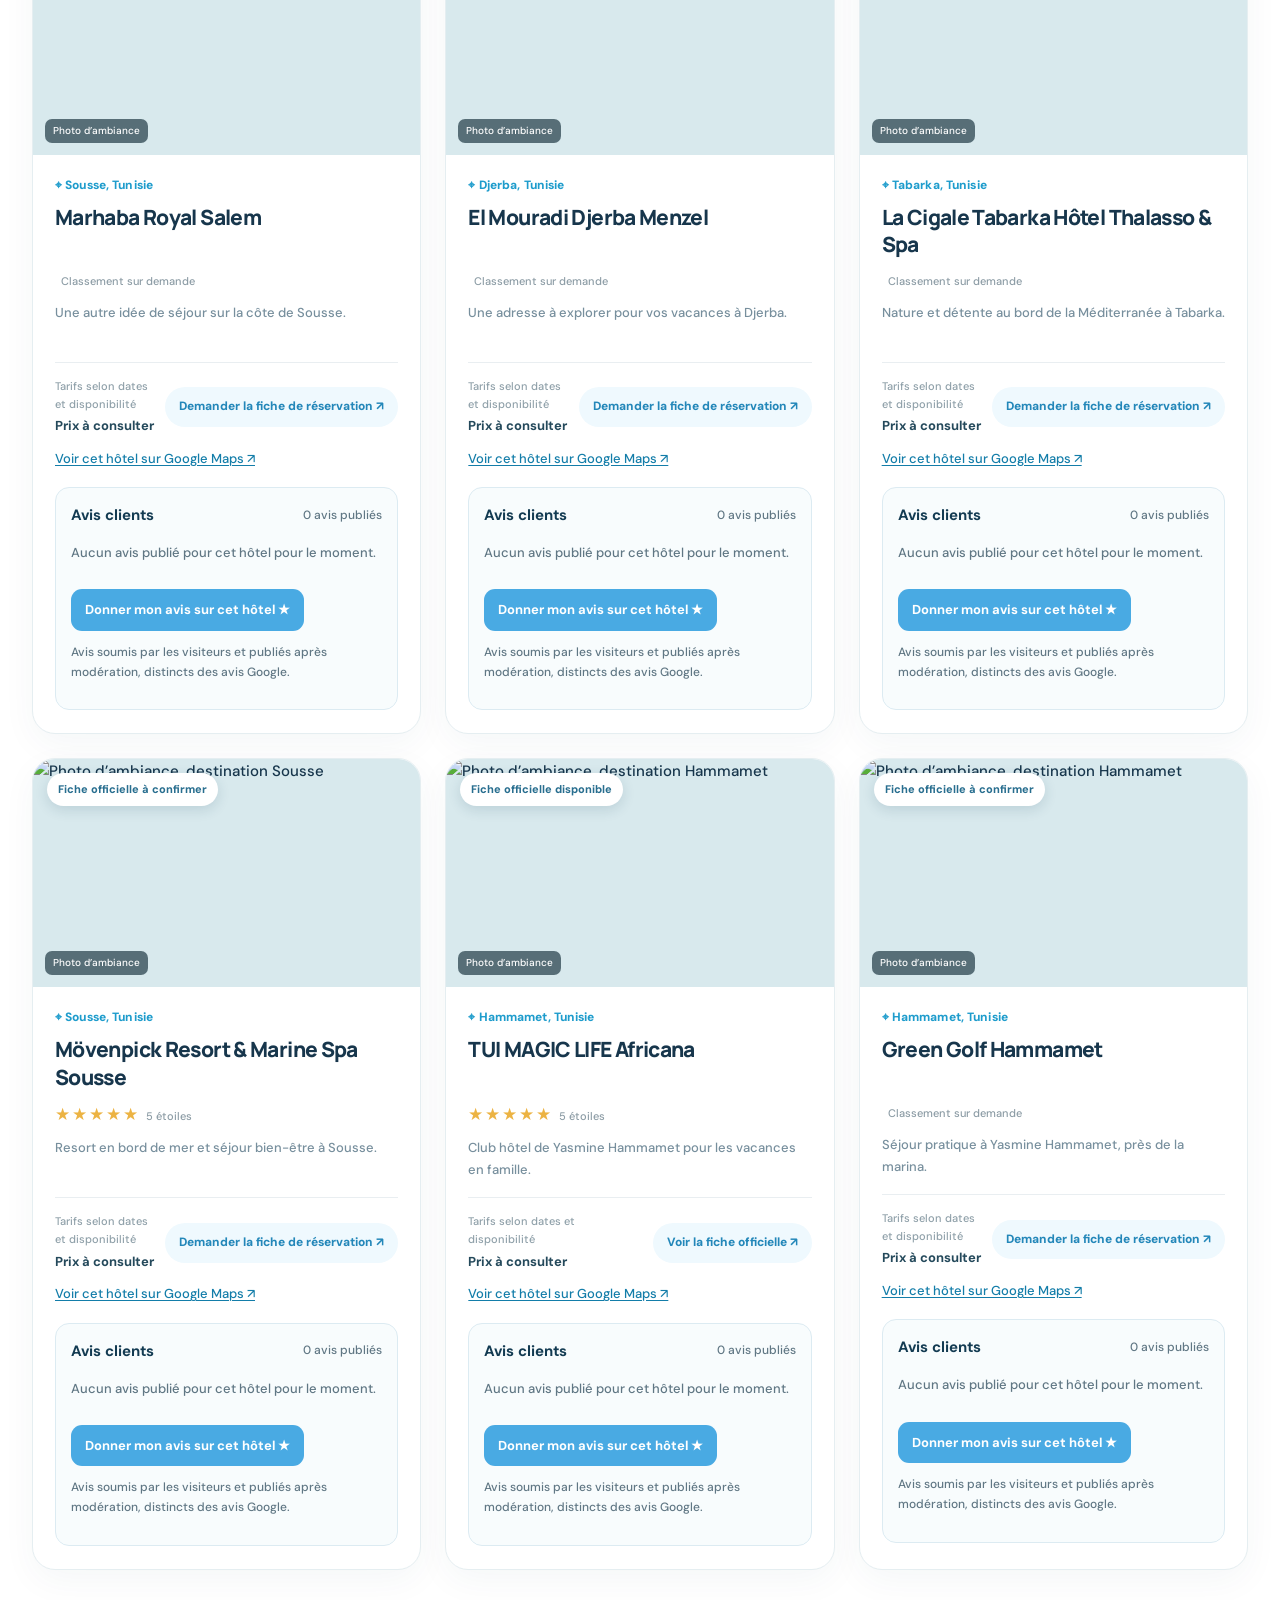
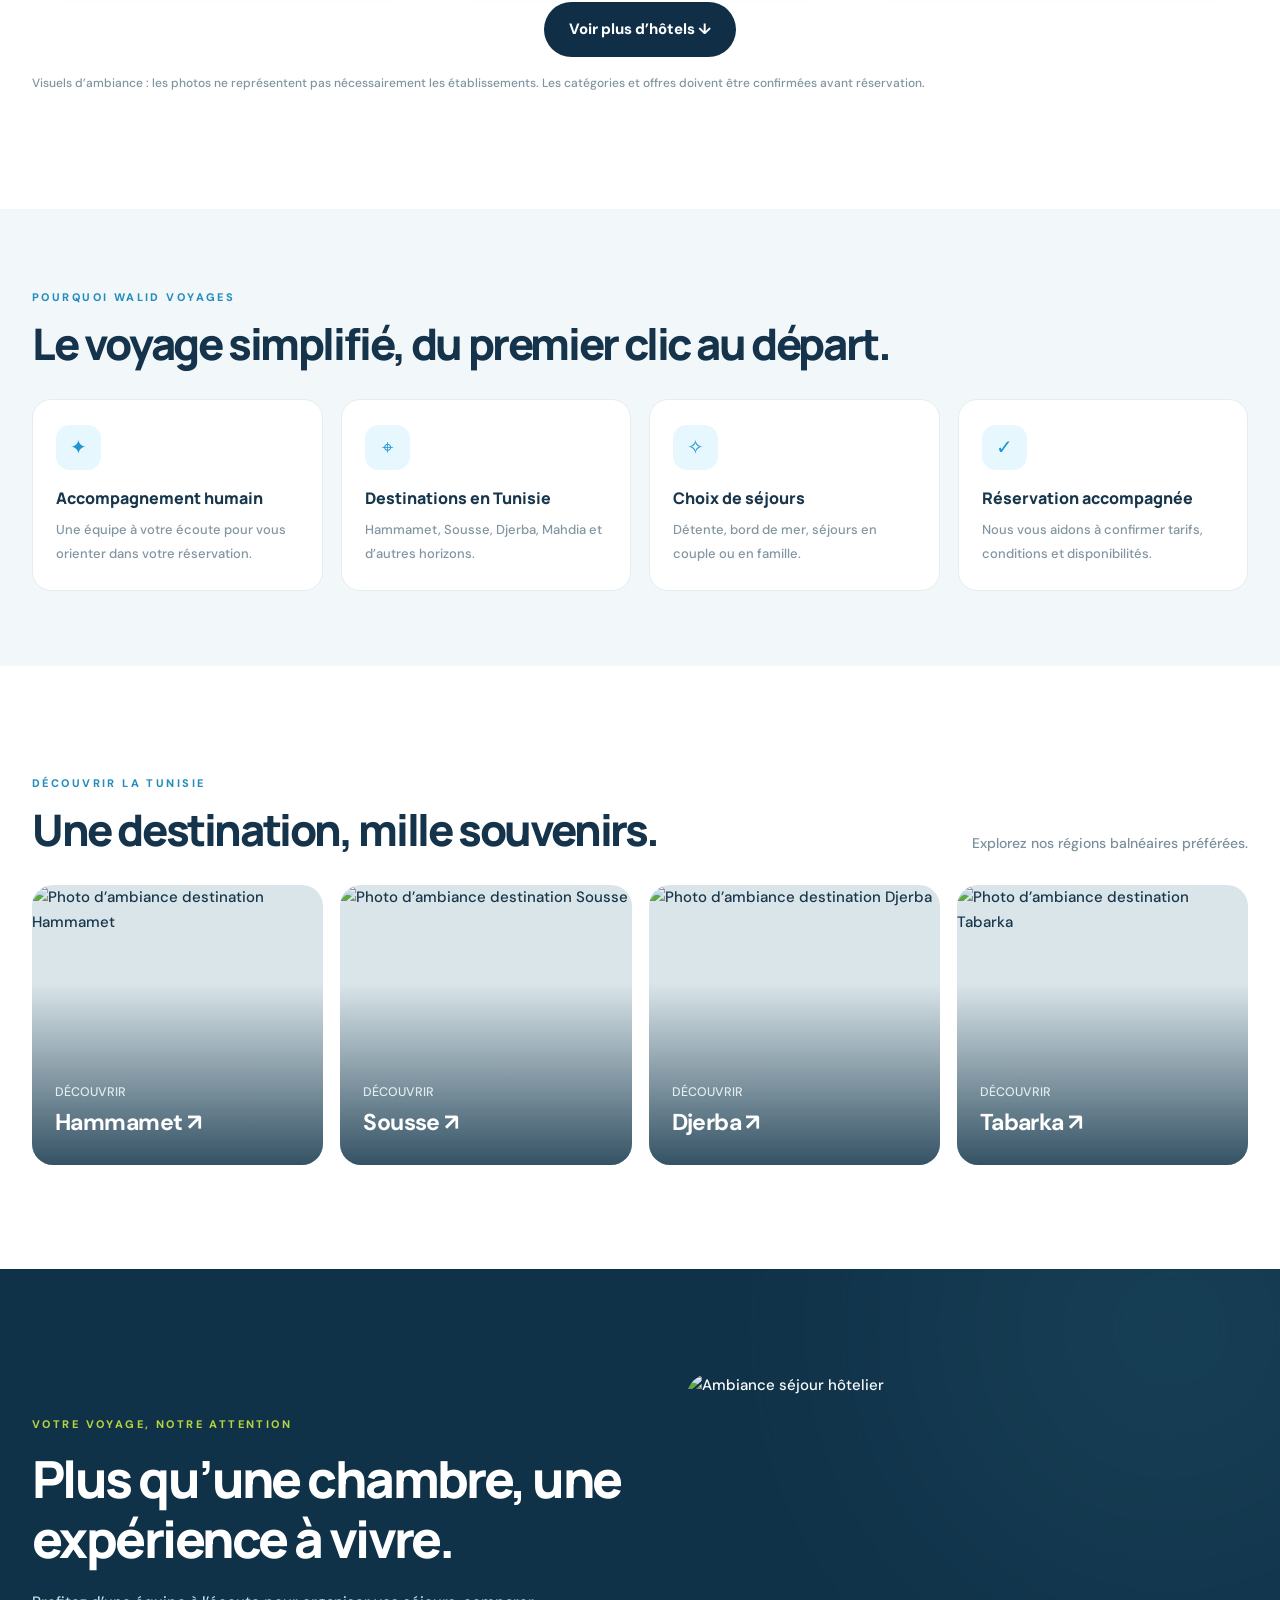
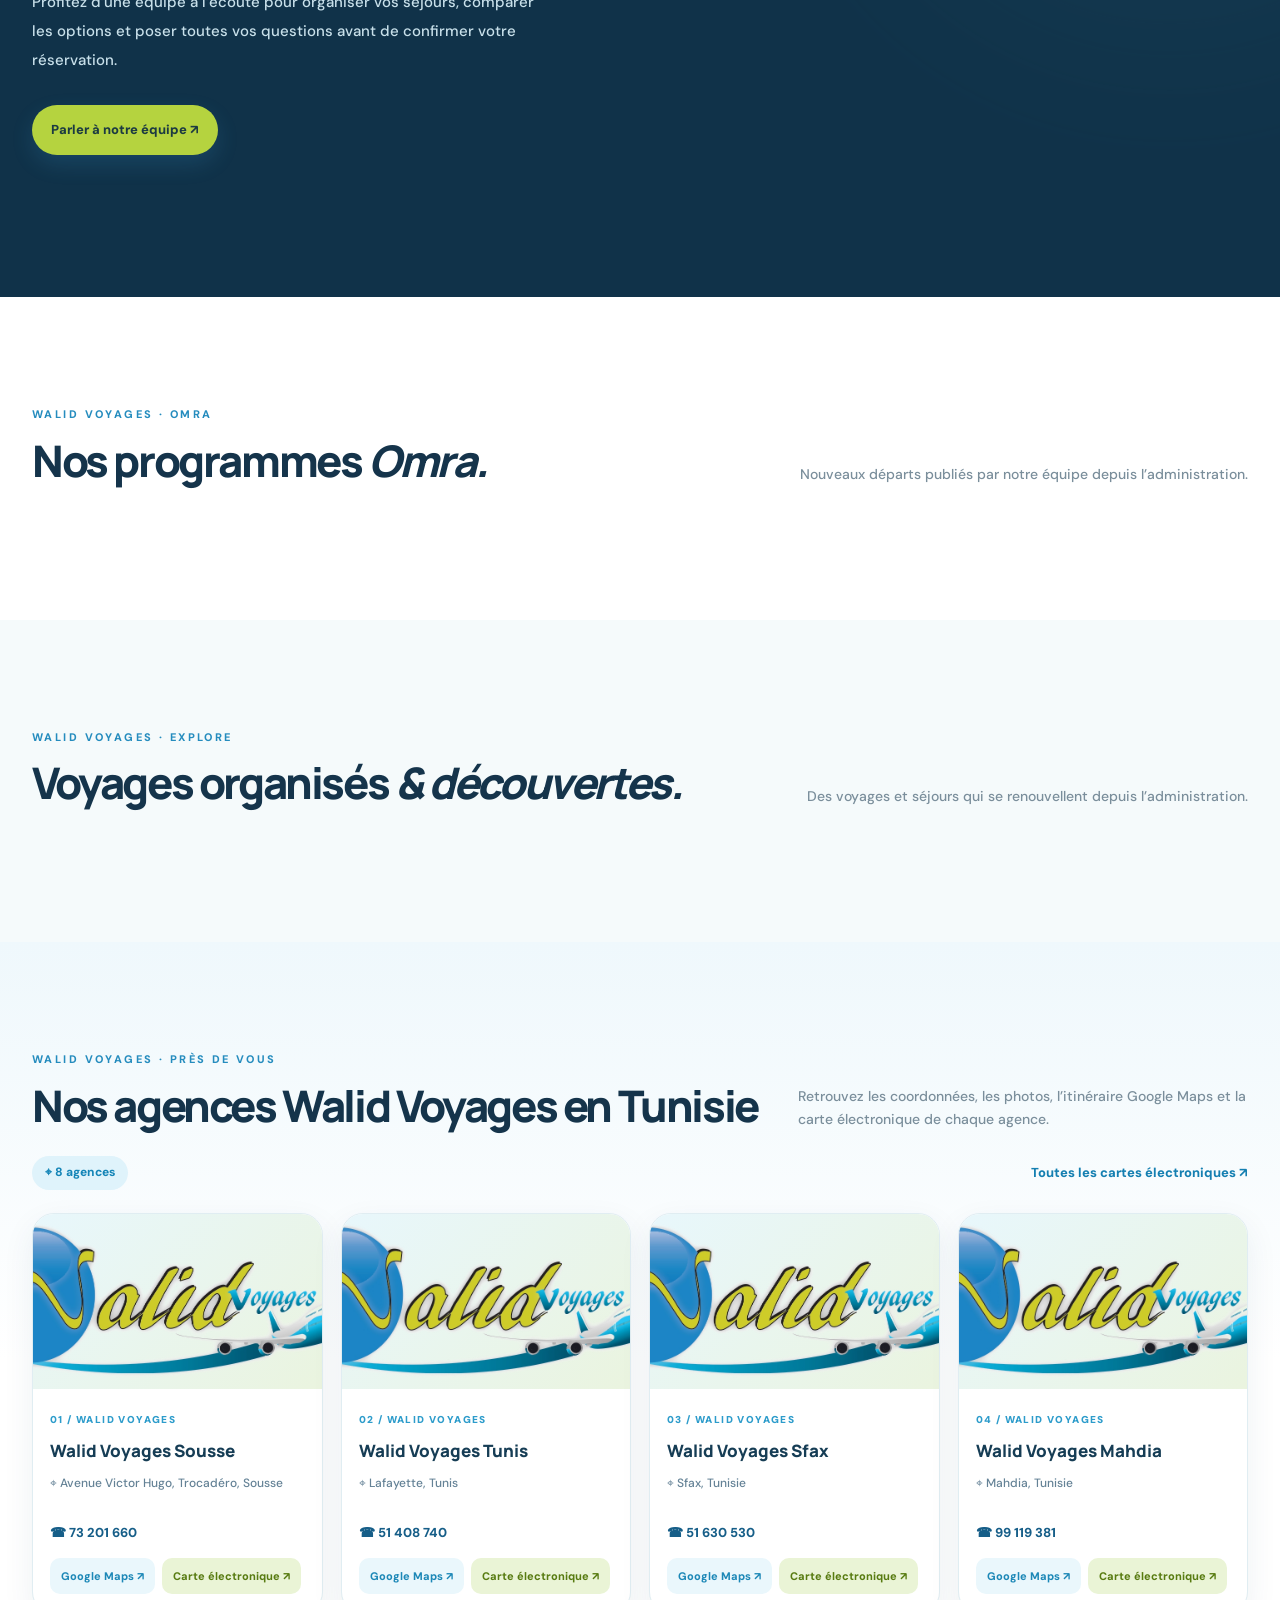
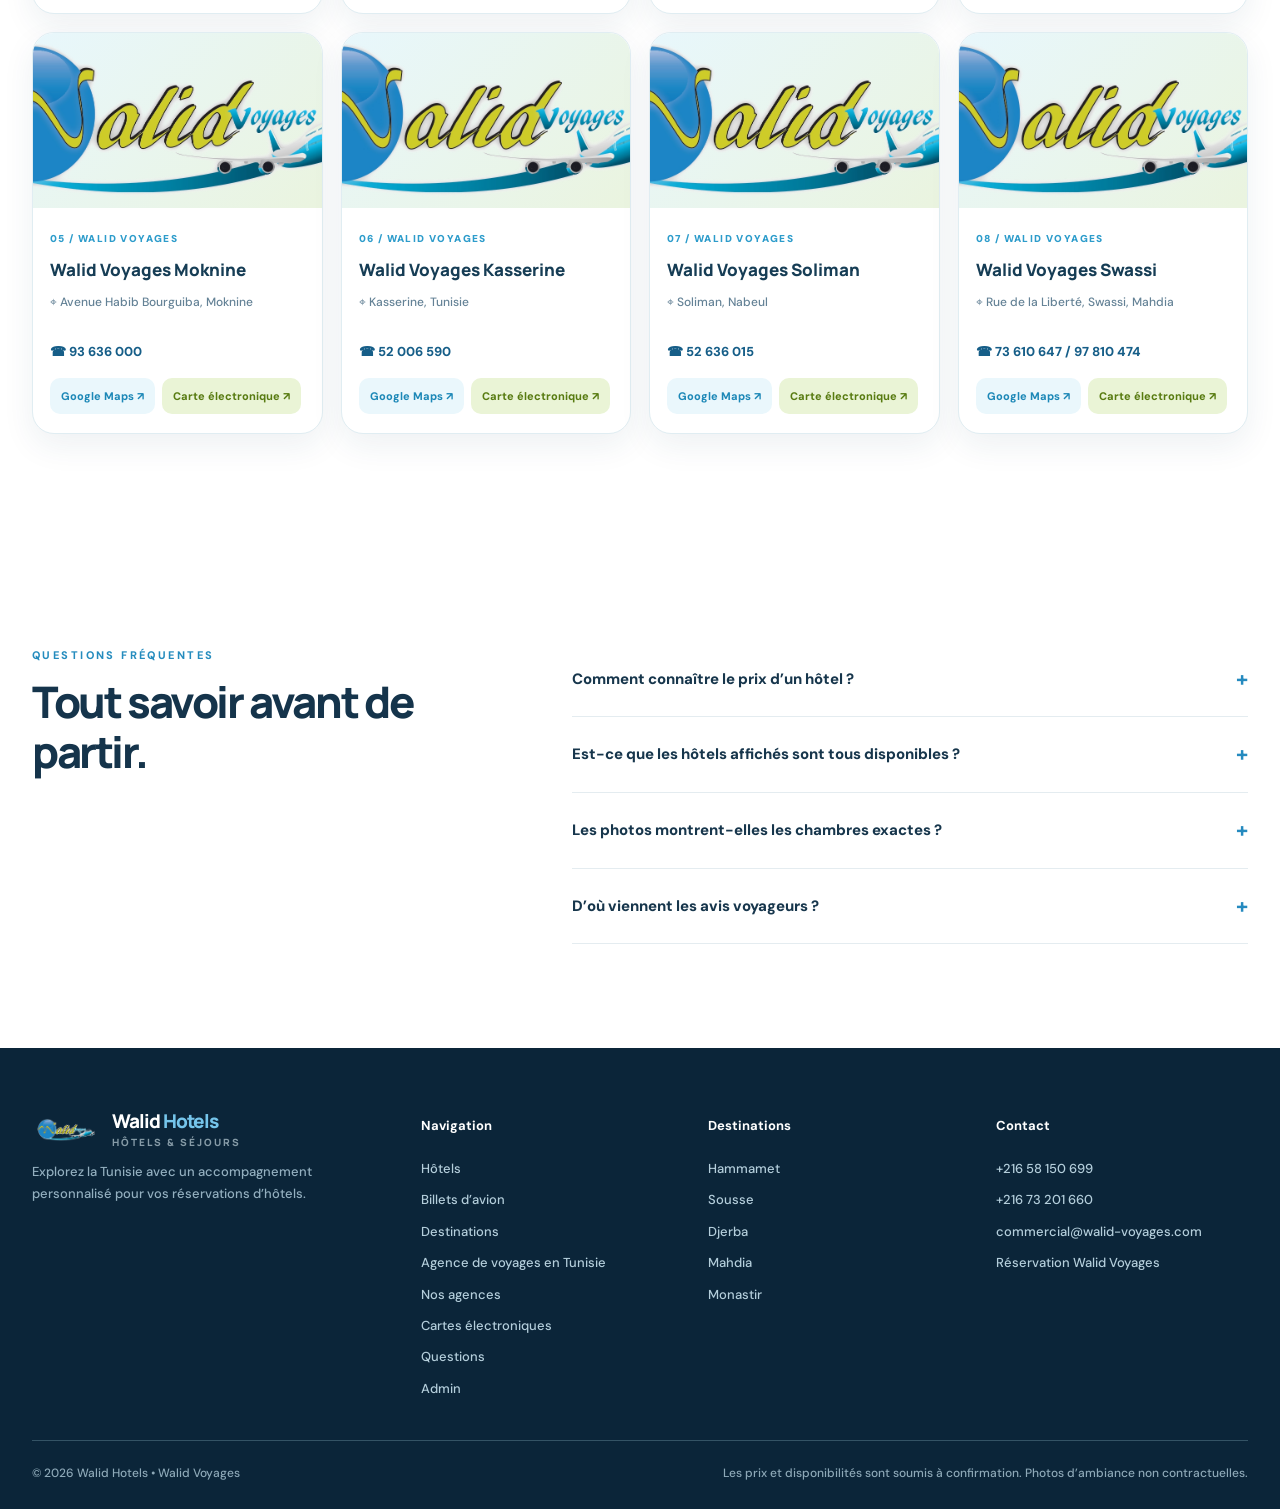
==== commit 1cc61faa: "Connect flight booking to Walid Amadeus Online Suite (FR)" ====
--- a/index.html
+++ b/index.html
@@ -7,18 +7,18 @@
 <link rel="canonical" href="https://www.walidvoyages.com/">
 <link rel="alternate" hreflang="fr-TN" href="https://www.walidvoyages.com/"><link rel="alternate" hreflang="ar-TN" href="https://www.walidvoyages.com/ar.html"><link rel="alternate" hreflang="x-default" href="https://www.walidvoyages.com/">
 <meta property="og:type" content="website"><meta property="og:title" content="Walid Voyages | Agence de voyages en Tunisie et hôtels"><meta property="og:description" content="Walid Voyages, agence de voyages en Tunisie : réservez vos hôtels, découvrez les programmes Omra, billets d'avion et voyages organisés. Retrouvez nos agences en Tunisie."><meta property="og:image" content="https://www.walidvoyages.com/logo-walid-original.jpg">
-<link rel="icon" href="logo-walid-transparent.png"><link rel="stylesheet" href="hotels-premium.css?v=20261111-2"><link rel="stylesheet" href="hotels-extras.css?v=20261111-1">
+<link rel="icon" href="logo-walid-transparent.png"><link rel="stylesheet" href="hotels-premium.css?v=20261111-2"><link rel="stylesheet" href="hotels-extras.css?v=20261118-1">
 <script type="application/ld+json">{"@context":"https://schema.org","@type":"TravelAgency","name":"Walid Voyages","url":"https://www.walidvoyages.com/","telephone":"+21658150699","areaServed":{"@type":"Country","name":"Tunisia"},"description":"Explorez notre sélection d’hôtels en Tunisie à Hammamet, Sousse, Djerba, Mahdia, Monastir, Tabarka et Gammarth. Demandez vos tarifs et réservez avec Walid Voyages."}</script>
 <script type="application/ld+json">{"@context":"https://schema.org","@type":"WebSite","name":"Walid Hotels | Walid Voyages","url":"https://www.walidvoyages.com/","inLanguage":"fr-TN","publisher":{"@type":"Organization","name":"Walid Voyages"}}</script><link rel="stylesheet" href="walid-chatbot.css?v=20261111-1"></head><body><a class="skip" href="#main">Aller au contenu</a>
 <div class="topstrip"><div class="container"><span class="top-promo"><i class="dot"></i>Une sélection pour vos vacances en Tunisie</span><span>Besoin d’aide ? Appelez le <a href="tel:+21658150699">+216 58 150 699</a></span></div></div>
 <header class="sitehead"><div class="container headinner">
 <a href="index.html" class="brand" aria-label="Walid Hotels — Walid Voyages"><img src="logo-walid-transparent.png" alt="Logo officiel Walid Voyages"><span class="brand-name">Walid <b>Hotels</b><small>BY WALID VOYAGES</small></span></a>
-<nav class="nav" id="nav" aria-label="Navigation principale"><a href="#hotels">Hôtels</a><a href="#destinations">Destinations</a><a href="#benefits">Nos avantages</a><a href="#omra-offers">Omra</a><a href="#tour-offers">Voyages organisés</a><a href="agence-de-voyages-tunisie.html">Notre agence</a><a href="#agences">Nos agences</a><a href="agences/">Cartes électroniques</a><a href="#faq">Questions</a></nav>
+<nav class="nav" id="nav" aria-label="Navigation principale"><a href="#hotels">Hôtels</a><a href="vols-tunisie.html">Vols</a><a href="#destinations">Destinations</a><a href="#benefits">Nos avantages</a><a href="#omra-offers">Omra</a><a href="#tour-offers">Voyages organisés</a><a href="agence-de-voyages-tunisie.html">Notre agence</a><a href="#agences">Nos agences</a><a href="agences/">Cartes électroniques</a><a href="#faq">Questions</a></nav>
 <div class="head-actions"><a class="lang-switch" href="ar.html" hreflang="ar">العربية</a><a class="nav-cta" href="https://wa.me/21658150699" target="_blank" rel="noopener noreferrer">Demander un séjour ↗</a><button class="menu-button" id="menuButton" type="button" aria-expanded="false" aria-controls="nav" aria-label="Ouvrir le menu">☰</button></div>
 </div></header>
 <main id="main">
 <section class="hero"><div class="container hero-inner"><div class="hero-content">
-<span class="eyebrow">WALID HOTELS PREMIUM • BY WALID VOYAGES</span><h1>Votre agence de <em>voyages en Tunisie</em>, pour vos séjours.</h1><p>Walid Voyages vous accompagne pour vos hôtels en Tunisie, vos programmes Omra, billets d'avion et voyages organisés. Découvrez nos destinations et nos agences.</p><div class="hero-actions"><a class="button-main" href="#hotels">Découvrir les hôtels ↗</a><a class="button-outline" href="agence-de-voyages-tunisie.html">Notre agence →</a></div><div class="hero-notes"><span><i>✓</i>Des destinations en Tunisie</span><span><i>✓</i>Accompagnement personnalisé</span><span><i>✓</i>Réservation avec notre équipe</span></div>
+<span class="eyebrow">WALID HOTELS PREMIUM • BY WALID VOYAGES</span><h1>Votre agence de <em>voyages en Tunisie</em>, pour vos séjours.</h1><p>Walid Voyages vous accompagne pour vos hôtels en Tunisie, vos programmes Omra, billets d'avion et voyages organisés. Découvrez nos destinations et nos agences.</p><div class="hero-actions"><a class="button-main" href="#hotels">Découvrir les hôtels ↗</a><a class="button-outline" href="vols-tunisie.html">✈ Billets d’avion</a><a class="button-outline" href="agence-de-voyages-tunisie.html">Notre agence →</a></div><div class="hero-notes"><span><i>✓</i>Des destinations en Tunisie</span><span><i>✓</i>Accompagnement personnalisé</span><span><i>✓</i>Réservation avec notre équipe</span></div>
 </div><div class="hero-art" aria-label="Inspirations de voyage"><div class="art-large"><img src="https://images.unsplash.com/photo-1566073771259-6a8506099945?auto=format&amp;fit=crop&amp;w=1000&amp;q=82" alt="Ambiance d’hôtel haut de gamme"></div><div class="art-column"><img src="https://images.unsplash.com/photo-1542314831-068cd1dbfeeb?auto=format&amp;fit=crop&amp;w=600&amp;q=82" alt="Piscine d’hôtel"><img src="https://images.unsplash.com/photo-1571896349842-33c89424de2d?auto=format&amp;fit=crop&amp;w=600&amp;q=82" alt="Séjour de détente"></div></div></div></section>
 <div class="searchpanel container"><form id="searchForm" class="search-shell"><div class="search-title"><strong>Trouvez votre prochain séjour</strong><small>Les tarifs et disponibilités sont confirmés lors de la réservation.</small></div><div class="search-grid">
 <div class="search-field"><label for="city">Destination</label><select id="city"><option value="all">Toutes destinations</option><option value="Hammamet">Hammamet</option><option value="Sousse">Sousse</option><option value="Djerba">Djerba</option><option value="Mahdia">Mahdia</option><option value="Monastir">Monastir</option><option value="Gammarth">Gammarth</option><option value="Tabarka">Tabarka</option></select></div>
@@ -27,6 +27,7 @@
 <div class="search-field"><label for="guests">Voyageurs</label><select id="guests"><option value="1">1</option><option value="2" selected>2</option><option value="3">3</option><option value="4">4</option><option value="5">5</option><option value="6">6</option></select></div>
 <button class="button-main" type="submit">Rechercher un hôtel ↗</button>
 </div></form></div>
+<section class="flight-cta-section" aria-label="Réservation de billets d’avion"><div class="container flight-cta-inner"><div class="flight-cta-mark" aria-hidden="true">✈</div><div class="flight-cta-copy"><span class="flight-cta-eyebrow">WALID VOYAGES • VOLS</span><h2>Vos billets d’avion avec Walid Voyages</h2><p>Recherchez un vol, comparez les options et les dates, puis poursuivez sur notre moteur de réservation Amadeus.</p></div><div class="flight-cta-actions"><a class="flight-cta-book" href="https://walid.amadeusonlinesuite.com/flights" target="_blank" rel="noopener noreferrer">Rechercher un vol ↗</a><a class="flight-cta-more" href="vols-tunisie.html">En savoir plus</a></div></div></section>
 <section class="section" id="hotels"><div class="container">
 <div class="section-heading"><div><span class="eyebrow">SÉLECTION DE SÉJOURS</span><h2>Des hôtels à <em>votre image.</em></h2></div><p>Inspirez-vous de notre sélection. Certaines adresses sont référencées chez Walid Voyages ; les autres sont proposées à découvrir, sous réserve de disponibilité.</p></div>
 <div class="search-field" style="max-width:440px;margin-bottom:17px"><label for="hotelQuery">Rechercher par nom d’hôtel ou ville</label><input type="search" id="hotelQuery" placeholder="Ex. Green Golf Hammamet" autocomplete="off"></div><div class="category-filter" aria-label="Destination"><button type="button" class="filter-chip active" data-city="all">Toutes les villes</button><button type="button" class="filter-chip" data-city="Hammamet">Hammamet</button><button type="button" class="filter-chip" data-city="Sousse">Sousse</button><button type="button" class="filter-chip" data-city="Djerba">Djerba</button><button type="button" class="filter-chip" data-city="Mahdia">Mahdia</button><button type="button" class="filter-chip" data-city="Monastir">Monastir</button><button type="button" class="filter-chip" data-city="Gammarth">Gammarth</button><button type="button" class="filter-chip" data-city="Tabarka">Tabarka</button></div>
@@ -42,7 +43,7 @@
 <section class="section live-section" id="tour-offers"><div class="container"><div class="section-heading"><div><span class="eyebrow">WALID VOYAGES · EXPLORE</span><h2>Voyages organisés <em>& découvertes.</em></h2></div><p>Des voyages et séjours qui se renouvellent depuis l’administration.</p></div><div id="voyagesLive" class="live-grid" aria-live="polite"></div></div></section>
 <section class="section agencies-premium" id="agences"><div class="container"><div class="section-heading"><div><span class="eyebrow">WALID VOYAGES · PRÈS DE VOUS</span><h2>Nos agences Walid Voyages en Tunisie</h2></div><p>Retrouvez les coordonnées, les photos, l’itinéraire Google Maps et la carte électronique de chaque agence.</p></div><div class="agencies-top"><span>⌖ 8 agences</span><a href="agences/">Toutes les cartes électroniques ↗</a></div><div class="agency-grid" id="agencyGrid"><article class="agency-card" data-agency-city="Sousse"><a class="agency-photo" href="carte-sousse.html" ><img src="https://raw.githubusercontent.com/walidvoyages/sousse/main/sousse.jpeg" alt="Agence Walid Voyages Sousse" onerror="this.onerror=null;this.src='logo-walid-transparent.png'" loading="lazy"></a><div class="agency-info"><small class="agency-index">01 / WALID VOYAGES</small><h3>Walid Voyages Sousse</h3><p class="agency-address">⌖ Avenue Victor Hugo, Trocadéro, Sousse</p><p class="agency-phone"><a href="tel:+21673201660">☎ 73 201 660</a></p><div class="agency-actions"><a class="agency-map" href="https://www.google.com/maps/search/?api=1&query=35.8317511%2C10.6342354" target="_blank" rel="noopener noreferrer">Google Maps ↗</a><a class="agency-digital" href="carte-sousse.html" >Carte électronique ↗</a></div></div></article><article class="agency-card" data-agency-city="Tunis"><a class="agency-photo" href="carte-tunis.html" ><img src="https://raw.githubusercontent.com/walidvoyages/tunis/main/tunis.jpeg" alt="Agence Walid Voyages Tunis" onerror="this.onerror=null;this.src='logo-walid-transparent.png'" loading="lazy"></a><div class="agency-info"><small class="agency-index">02 / WALID VOYAGES</small><h3>Walid Voyages Tunis</h3><p class="agency-address">⌖ Lafayette, Tunis</p><p class="agency-phone"><a href="tel:+21651408740">☎ 51 408 740</a></p><div class="agency-actions"><a class="agency-map" href="https://www.google.com/maps/search/?api=1&query=Walid+Voyages+Tunis" target="_blank" rel="noopener noreferrer">Google Maps ↗</a><a class="agency-digital" href="carte-tunis.html" >Carte électronique ↗</a></div></div></article><article class="agency-card" data-agency-city="Sfax"><a class="agency-photo" href="carte-sfax.html" ><img src="https://raw.githubusercontent.com/walidvoyages/Sfax/main/sfax.jpeg" alt="Agence Walid Voyages Sfax" onerror="this.onerror=null;this.src='logo-walid-transparent.png'" loading="lazy"></a><div class="agency-info"><small class="agency-index">03 / WALID VOYAGES</small><h3>Walid Voyages Sfax</h3><p class="agency-address">⌖ Sfax, Tunisie</p><p class="agency-phone"><a href="tel:+21651630530">☎ 51 630 530</a></p><div class="agency-actions"><a class="agency-map" href="https://www.google.com/maps/search/?api=1&query=Walid+Voyages+Sfax" target="_blank" rel="noopener noreferrer">Google Maps ↗</a><a class="agency-digital" href="carte-sfax.html" >Carte électronique ↗</a></div></div></article><article class="agency-card" data-agency-city="Mahdia"><a class="agency-photo" href="carte-mahdia.html" ><img src="https://raw.githubusercontent.com/walidvoyages/Mahdia/main/mahdia.webp" alt="Agence Walid Voyages Mahdia" onerror="this.onerror=null;this.src='logo-walid-transparent.png'" loading="lazy"></a><div class="agency-info"><small class="agency-index">04 / WALID VOYAGES</small><h3>Walid Voyages Mahdia</h3><p class="agency-address">⌖ Mahdia, Tunisie</p><p class="agency-phone"><a href="tel:+21699119381">☎ 99 119 381</a></p><div class="agency-actions"><a class="agency-map" href="https://share.google/WpRaTxlFUcEe1jUFp" target="_blank" rel="noopener noreferrer">Google Maps ↗</a><a class="agency-digital" href="carte-mahdia.html" >Carte électronique ↗</a></div></div></article><article class="agency-card" data-agency-city="Moknine"><a class="agency-photo" href="carte-moknine.html" ><img src="https://raw.githubusercontent.com/walidvoyages/Moknine/main/moknine.webp" alt="Agence Walid Voyages Moknine" onerror="this.onerror=null;this.src='logo-walid-transparent.png'" loading="lazy"></a><div class="agency-info"><small class="agency-index">05 / WALID VOYAGES</small><h3>Walid Voyages Moknine</h3><p class="agency-address">⌖ Avenue Habib Bourguiba, Moknine</p><p class="agency-phone"><a href="tel:+21693636000">☎ 93 636 000</a></p><div class="agency-actions"><a class="agency-map" href="https://share.google/FIyad1Nx8AfOcjv2n" target="_blank" rel="noopener noreferrer">Google Maps ↗</a><a class="agency-digital" href="carte-moknine.html" >Carte électronique ↗</a></div></div></article><article class="agency-card" data-agency-city="Kasserine"><a class="agency-photo" href="carte-kasserine.html" ><img src="https://raw.githubusercontent.com/walidvoyages/kasserine/main/kasserine.jpeg" alt="Agence Walid Voyages Kasserine" onerror="this.onerror=null;this.src='logo-walid-transparent.png'" loading="lazy"></a><div class="agency-info"><small class="agency-index">06 / WALID VOYAGES</small><h3>Walid Voyages Kasserine</h3><p class="agency-address">⌖ Kasserine, Tunisie</p><p class="agency-phone"><a href="tel:+21652006590">☎ 52 006 590</a></p><div class="agency-actions"><a class="agency-map" href="https://www.google.com/search?q=Walid+Voyages+Kasserine" target="_blank" rel="noopener noreferrer">Google Maps ↗</a><a class="agency-digital" href="carte-kasserine.html" >Carte électronique ↗</a></div></div></article><article class="agency-card" data-agency-city="Soliman"><a class="agency-photo" href="https://walidvoyages.github.io/Soliman-/" target="_blank" rel="noopener noreferrer"><img src="https://raw.githubusercontent.com/walidvoyages/Soliman-/main/soliman.jpg" alt="Agence Walid Voyages Soliman" onerror="this.onerror=null;this.src='logo-walid-transparent.png'" loading="lazy"></a><div class="agency-info"><small class="agency-index">07 / WALID VOYAGES</small><h3>Walid Voyages Soliman</h3><p class="agency-address">⌖ Soliman, Nabeul</p><p class="agency-phone"><a href="tel:+21652636015">☎ 52 636 015</a></p><div class="agency-actions"><a class="agency-map" href="https://www.google.com/maps?q=36.6949756,10.4919055&amp;z=17&amp;hl=fr" target="_blank" rel="noopener noreferrer">Google Maps ↗</a><a class="agency-digital" href="https://walidvoyages.github.io/Soliman-/" target="_blank" rel="noopener noreferrer">Carte électronique ↗</a></div></div></article><article class="agency-card" data-agency-city="Swassi"><a class="agency-photo" href="https://walidvoyages.github.io/swassi-/" target="_blank" rel="noopener noreferrer"><img src="https://raw.githubusercontent.com/walidvoyages/swassi-/main/souassi-facade.webp" alt="Agence Walid Voyages Swassi" onerror="this.onerror=null;this.src='logo-walid-transparent.png'" loading="lazy"></a><div class="agency-info"><small class="agency-index">08 / WALID VOYAGES</small><h3>Walid Voyages Swassi</h3><p class="agency-address">⌖ Rue de la Liberté, Swassi, Mahdia</p><p class="agency-phone"><a href="tel:+21673610647">☎ 73 610 647 / 97 810 474</a></p><div class="agency-actions"><a class="agency-map" href="https://share.google/QU16qjdhLqFnltQSP" target="_blank" rel="noopener noreferrer">Google Maps ↗</a><a class="agency-digital" href="https://walidvoyages.github.io/swassi-/" target="_blank" rel="noopener noreferrer">Carte électronique ↗</a></div></div></article></div></div></section><section class="section" id="faq"><div class="container faq-grid"><div><span class="eyebrow">QUESTIONS FRÉQUENTES</span><div class="section-heading"><h2>Tout savoir avant de partir.</h2></div></div><div class="faq-list"><details><summary>Comment connaître le prix d’un hôtel ?</summary><p>Les prix varient selon les dates, le nombre de personnes, la catégorie de chambre et les disponibilités. Contactez Walid Voyages pour un devis actualisé.</p></details><details><summary>Est-ce que les hôtels affichés sont tous disponibles ?</summary><p>Non. La liste est une sélection d’inspiration et de référencement. Nous confirmons toujours la disponibilité avant réservation.</p></details><details><summary>Les photos montrent-elles les chambres exactes ?</summary><p>Non. Les photos du catalogue sont des visuels d’ambiance. Demandez les photos et les détails officiels de l’hôtel avant de réserver.</p></details><details><summary>D’où viennent les avis voyageurs ?</summary><p>Les avis affichés sont des témoignages soumis et validés par notre équipe avant publication. Aucune note n’est affichée sans données d’avis publiées.</p></details></div></div></section>
 </main><footer class="footer"><div class="container"><div class="footer-grid"><div><div class="footer-brand"><img src="logo-walid-transparent.png" alt="Walid Voyages"><span class="brand-name">Walid <b>Hotels</b><small>HÔTELS & SÉJOURS</small></span></div><p>Explorez la Tunisie avec un accompagnement personnalisé pour vos réservations d’hôtels.</p></div>
-<div><h4>Navigation</h4><a class="footer-link" href="#hotels">Hôtels</a><a class="footer-link" href="#destinations">Destinations</a><a class="footer-link" href="agence-de-voyages-tunisie.html">Agence de voyages en Tunisie</a><a class="footer-link" href="#agences">Nos agences</a><a class="footer-link" href="agences/">Cartes électroniques</a><a class="footer-link" href="#faq">Questions</a><a class="footer-link" href="admin.html">Admin</a></div>
+<div><h4>Navigation</h4><a class="footer-link" href="#hotels">Hôtels</a><a class="footer-link" href="vols-tunisie.html">Billets d’avion</a><a class="footer-link" href="#destinations">Destinations</a><a class="footer-link" href="agence-de-voyages-tunisie.html">Agence de voyages en Tunisie</a><a class="footer-link" href="#agences">Nos agences</a><a class="footer-link" href="agences/">Cartes électroniques</a><a class="footer-link" href="#faq">Questions</a><a class="footer-link" href="admin.html">Admin</a></div>
 <div><h4>Destinations</h4><a class="footer-link" href="#hotels">Hammamet</a><a class="footer-link" href="#hotels">Sousse</a><a class="footer-link" href="#hotels">Djerba</a><a class="footer-link" href="#hotels">Mahdia</a><a class="footer-link" href="#hotels">Monastir</a></div>
 <div><h4>Contact</h4><a class="footer-link" href="tel:+21658150699">+216 58 150 699</a><a class="footer-link" href="tel:+21673201660">+216 73 201 660</a><a class="footer-link" href="mailto:commercial@walid-voyages.com">commercial@walid-voyages.com</a><a class="footer-link" href="https://www.walid-voyages.com/liste" target="_blank" rel="noopener noreferrer">Réservation Walid Voyages</a></div></div>
 <div class="fineprint"><span>© <span id="year">2026</span> Walid Hotels • Walid Voyages</span><span>Les prix et disponibilités sont soumis à confirmation. Photos d’ambiance non contractuelles.</span></div></div></footer>
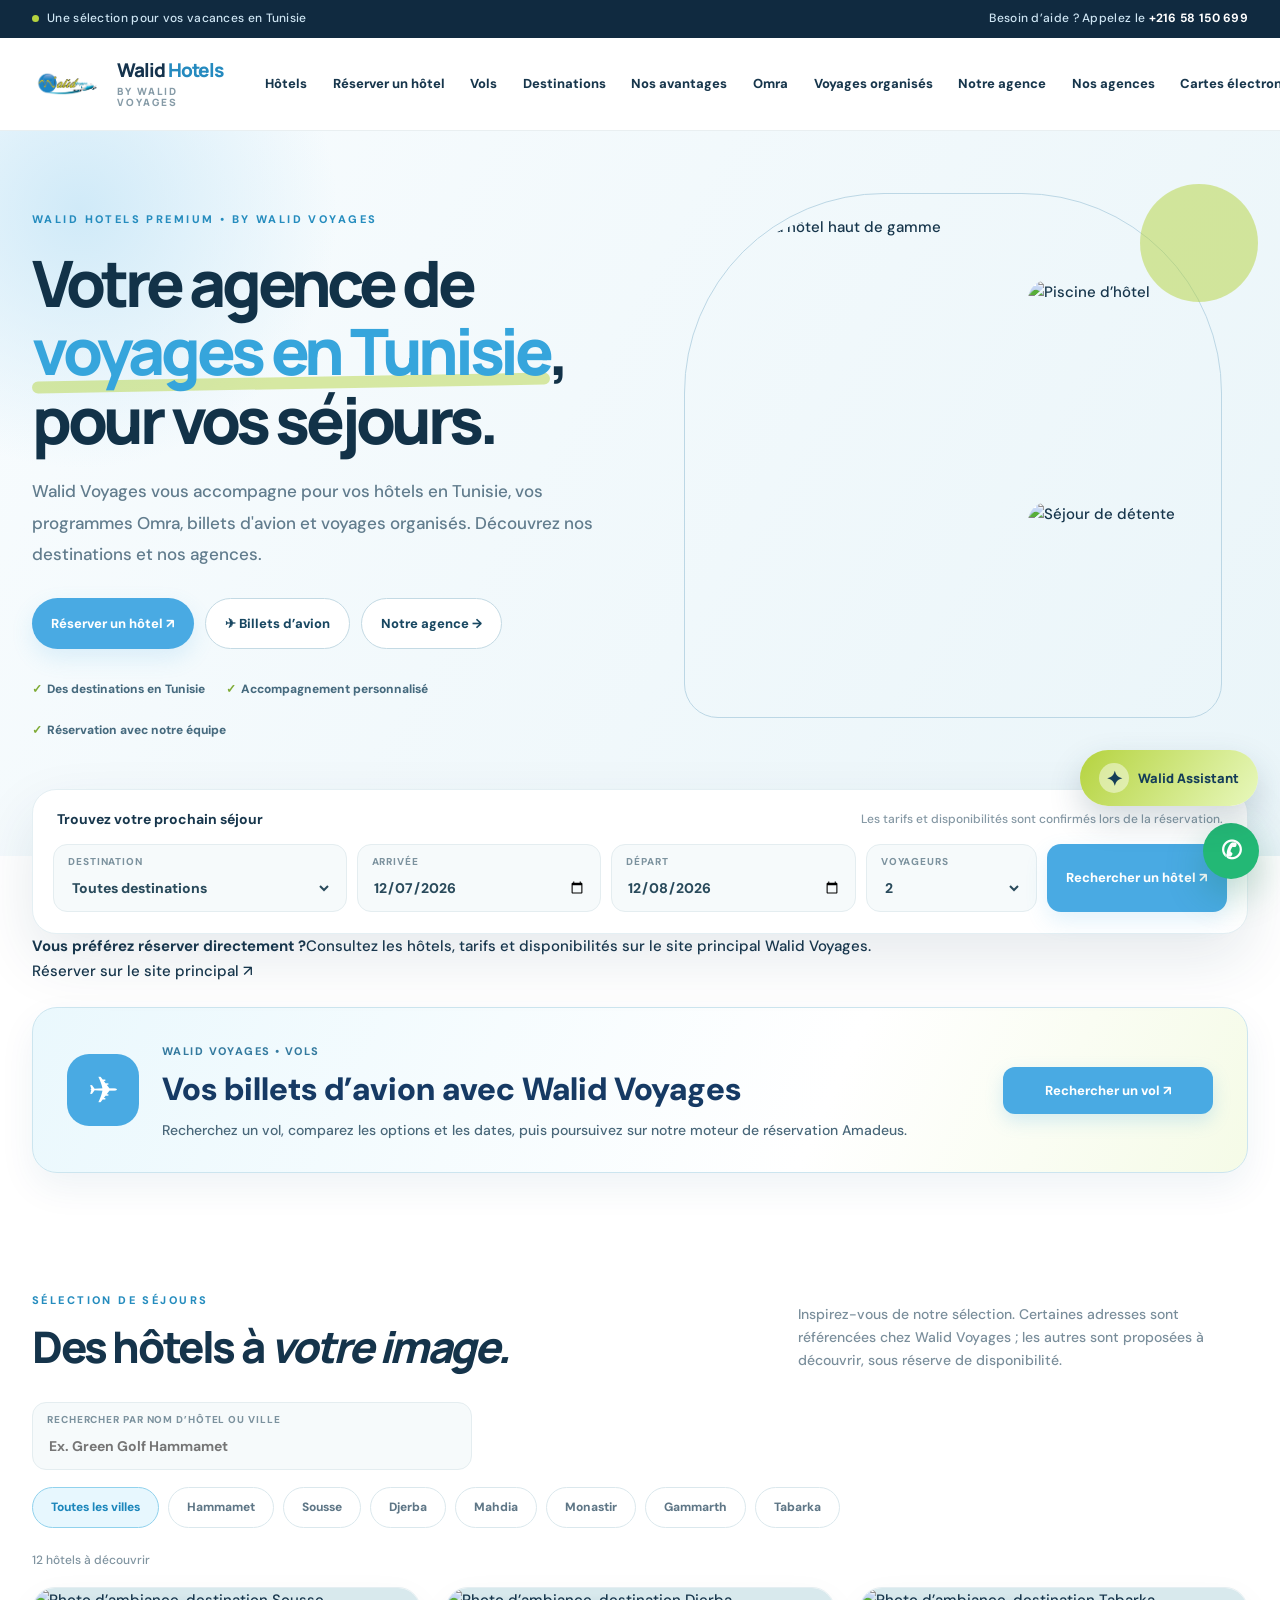
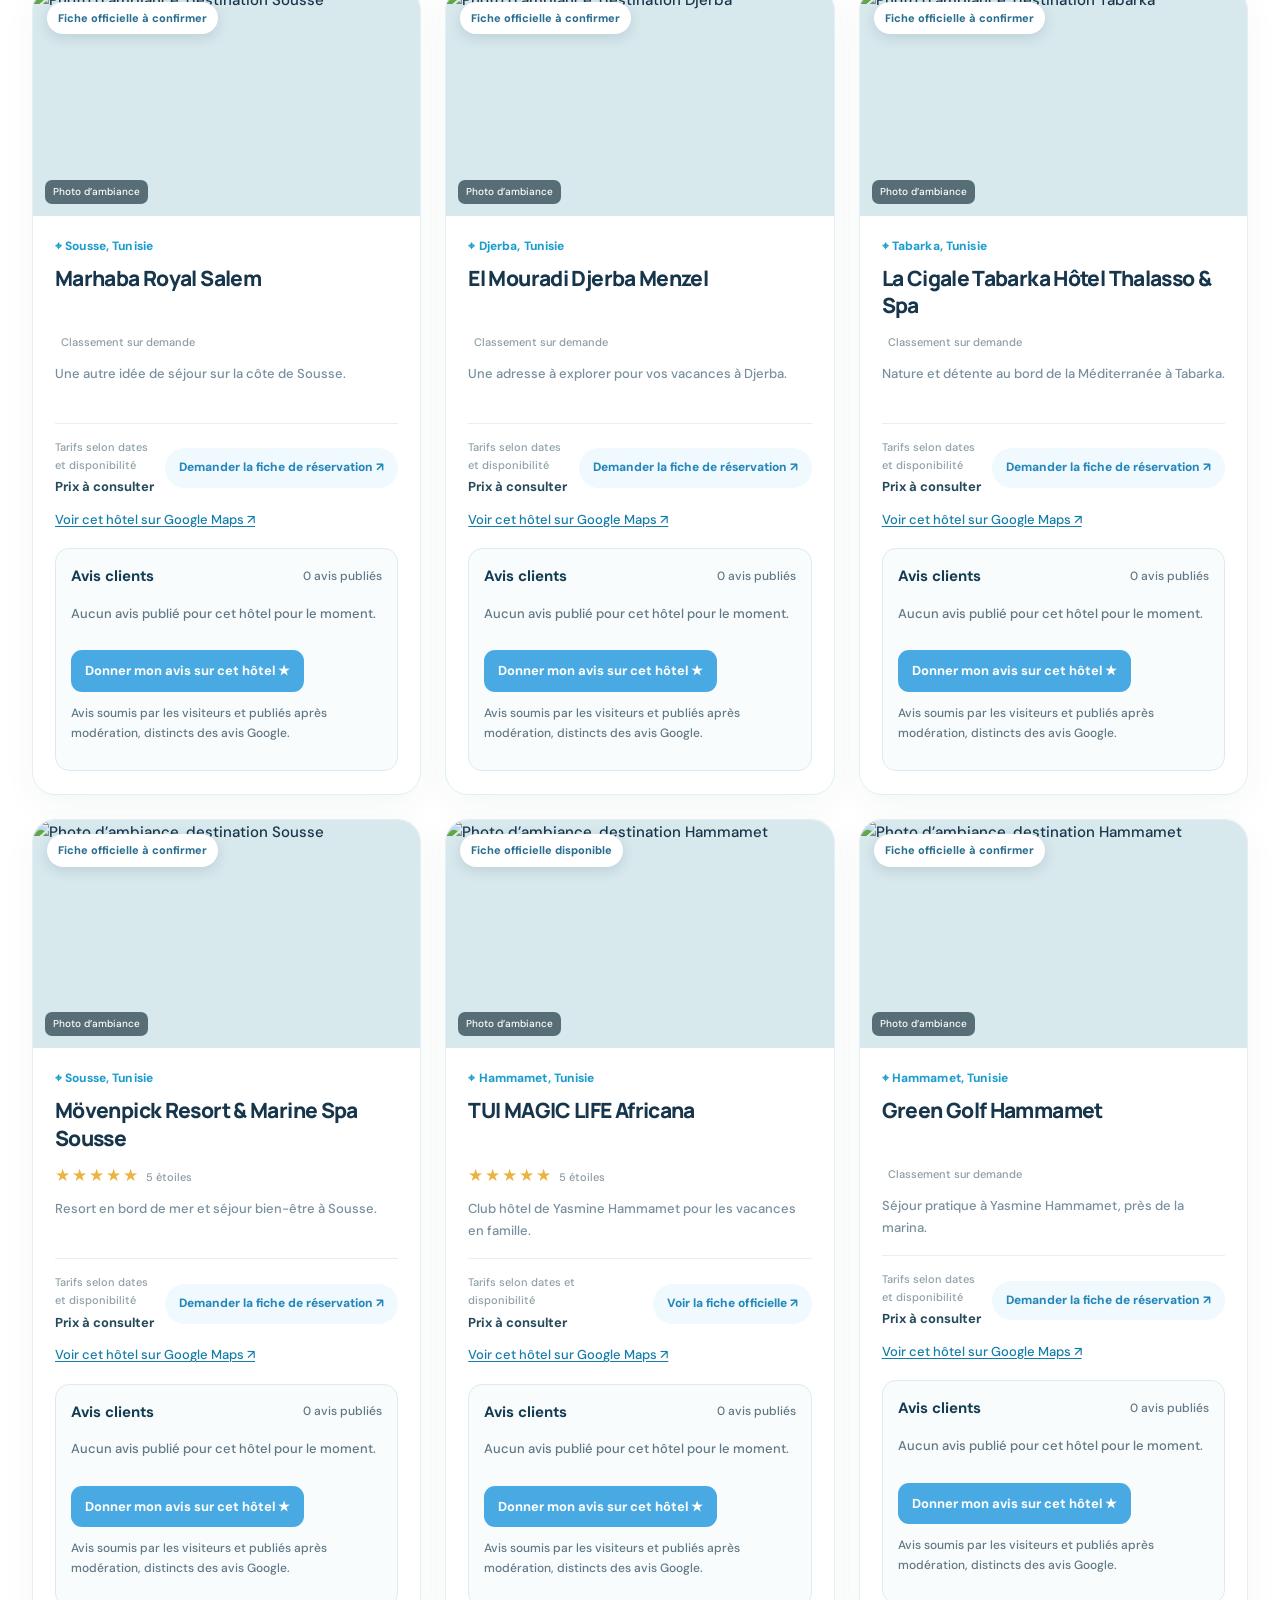
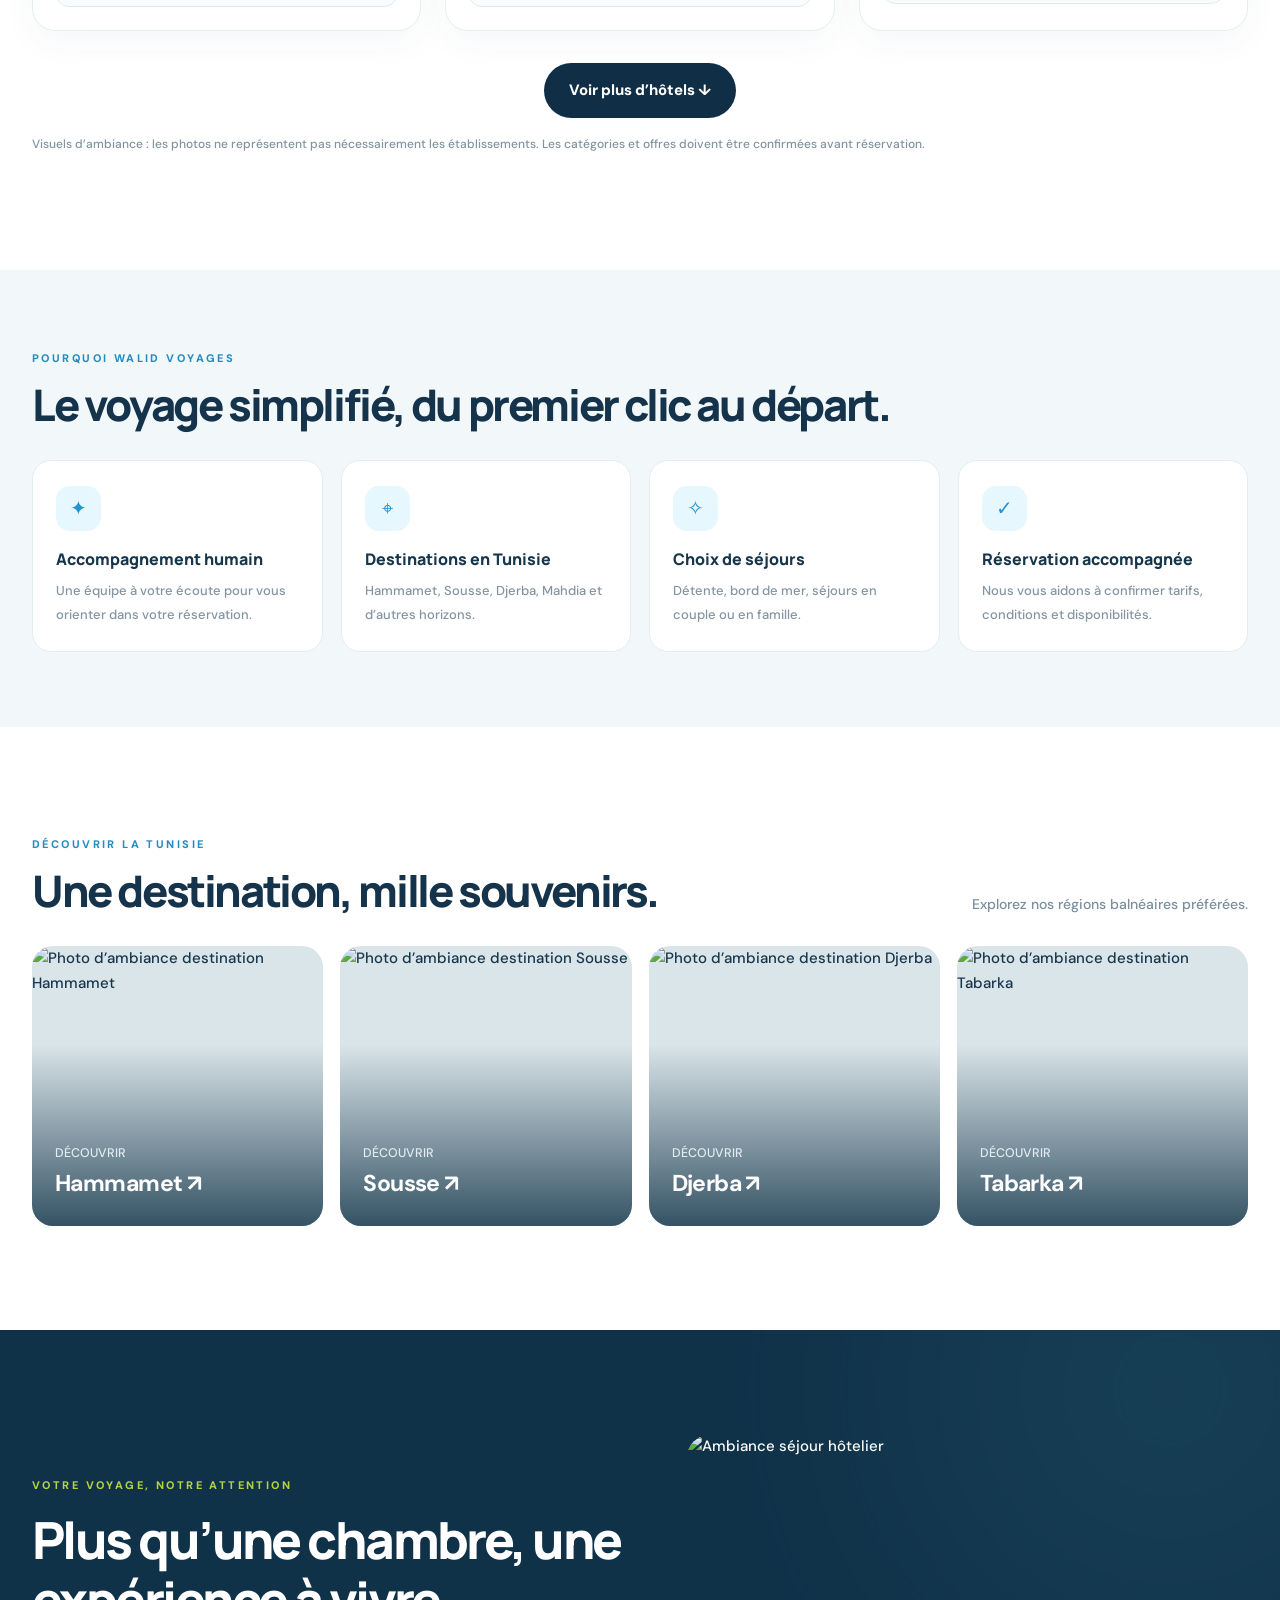
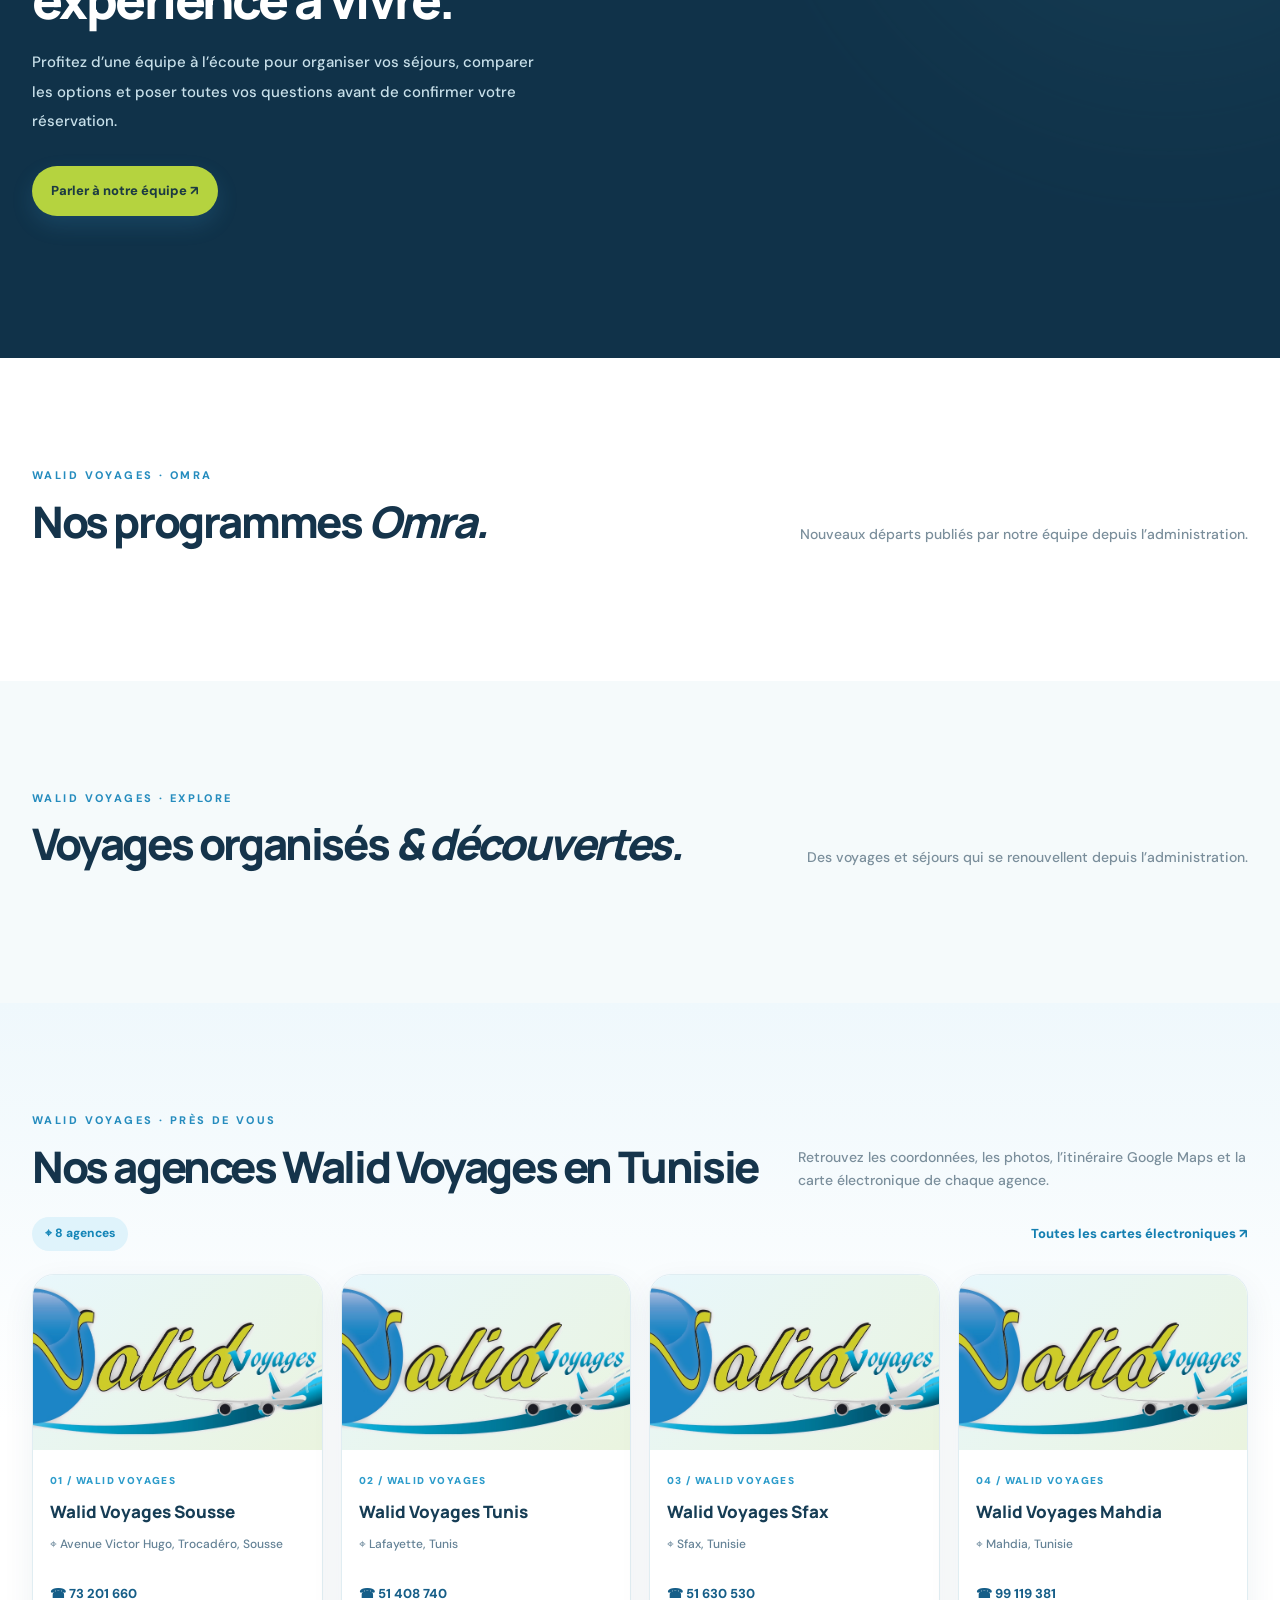
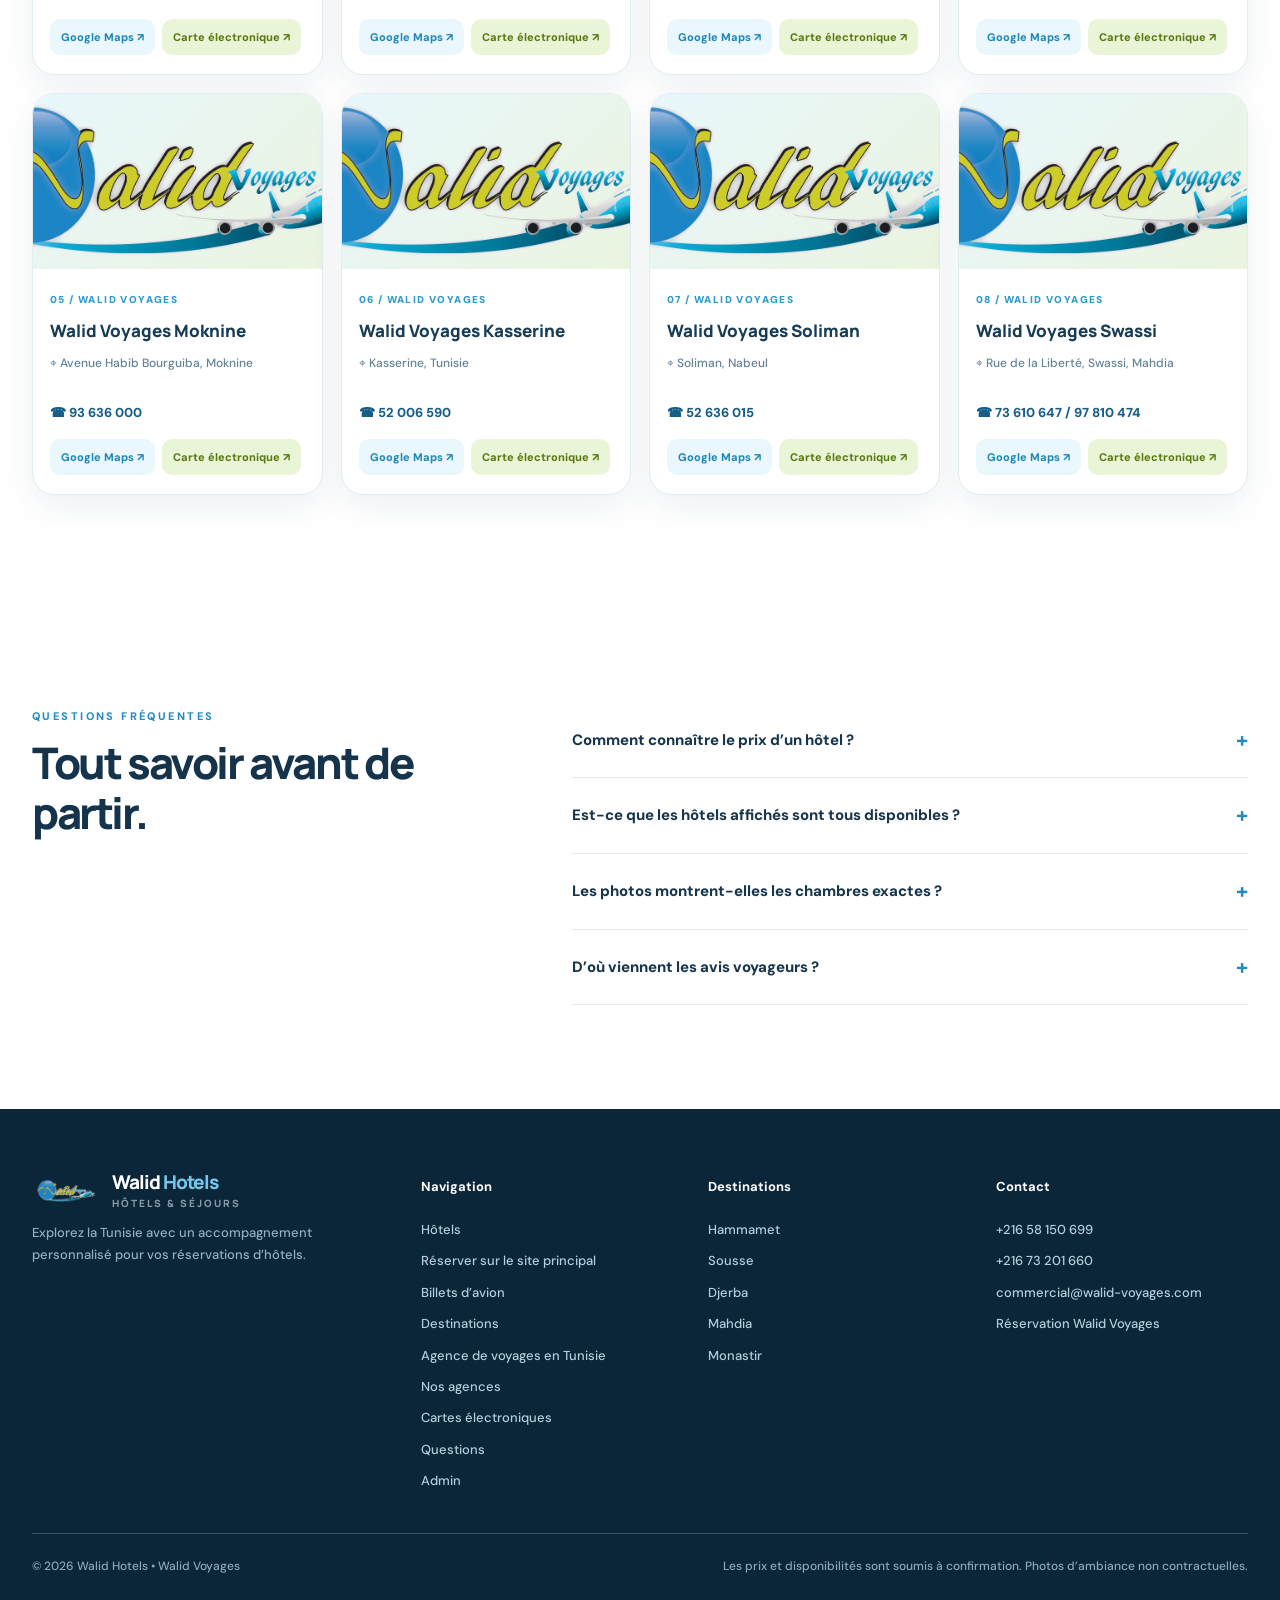
==== commit 14c05ed4: "Direct flight links to Amadeus; prominently link official hotel reservation engine" ====
--- a/index.html
+++ b/index.html
@@ -7,18 +7,18 @@
 <link rel="canonical" href="https://www.walidvoyages.com/">
 <link rel="alternate" hreflang="fr-TN" href="https://www.walidvoyages.com/"><link rel="alternate" hreflang="ar-TN" href="https://www.walidvoyages.com/ar.html"><link rel="alternate" hreflang="x-default" href="https://www.walidvoyages.com/">
 <meta property="og:type" content="website"><meta property="og:title" content="Walid Voyages | Agence de voyages en Tunisie et hôtels"><meta property="og:description" content="Walid Voyages, agence de voyages en Tunisie : réservez vos hôtels, découvrez les programmes Omra, billets d'avion et voyages organisés. Retrouvez nos agences en Tunisie."><meta property="og:image" content="https://www.walidvoyages.com/logo-walid-original.jpg">
-<link rel="icon" href="logo-walid-transparent.png"><link rel="stylesheet" href="hotels-premium.css?v=20261111-2"><link rel="stylesheet" href="hotels-extras.css?v=20261118-1">
+<link rel="icon" href="logo-walid-transparent.png"><link rel="stylesheet" href="hotels-premium.css?v=20261111-2"><link rel="stylesheet" href="hotels-extras.css?v=20261118-2">
 <script type="application/ld+json">{"@context":"https://schema.org","@type":"TravelAgency","name":"Walid Voyages","url":"https://www.walidvoyages.com/","telephone":"+21658150699","areaServed":{"@type":"Country","name":"Tunisia"},"description":"Explorez notre sélection d’hôtels en Tunisie à Hammamet, Sousse, Djerba, Mahdia, Monastir, Tabarka et Gammarth. Demandez vos tarifs et réservez avec Walid Voyages."}</script>
 <script type="application/ld+json">{"@context":"https://schema.org","@type":"WebSite","name":"Walid Hotels | Walid Voyages","url":"https://www.walidvoyages.com/","inLanguage":"fr-TN","publisher":{"@type":"Organization","name":"Walid Voyages"}}</script><link rel="stylesheet" href="walid-chatbot.css?v=20261111-1"></head><body><a class="skip" href="#main">Aller au contenu</a>
 <div class="topstrip"><div class="container"><span class="top-promo"><i class="dot"></i>Une sélection pour vos vacances en Tunisie</span><span>Besoin d’aide ? Appelez le <a href="tel:+21658150699">+216 58 150 699</a></span></div></div>
 <header class="sitehead"><div class="container headinner">
 <a href="index.html" class="brand" aria-label="Walid Hotels — Walid Voyages"><img src="logo-walid-transparent.png" alt="Logo officiel Walid Voyages"><span class="brand-name">Walid <b>Hotels</b><small>BY WALID VOYAGES</small></span></a>
-<nav class="nav" id="nav" aria-label="Navigation principale"><a href="#hotels">Hôtels</a><a href="vols-tunisie.html">Vols</a><a href="#destinations">Destinations</a><a href="#benefits">Nos avantages</a><a href="#omra-offers">Omra</a><a href="#tour-offers">Voyages organisés</a><a href="agence-de-voyages-tunisie.html">Notre agence</a><a href="#agences">Nos agences</a><a href="agences/">Cartes électroniques</a><a href="#faq">Questions</a></nav>
+<nav class="nav" id="nav" aria-label="Navigation principale"><a href="#hotels">Hôtels</a><a href="https://www.walid-voyages.com/liste">Réserver un hôtel</a><a href="https://walid.amadeusonlinesuite.com/flights">Vols</a><a href="#destinations">Destinations</a><a href="#benefits">Nos avantages</a><a href="#omra-offers">Omra</a><a href="#tour-offers">Voyages organisés</a><a href="agence-de-voyages-tunisie.html">Notre agence</a><a href="#agences">Nos agences</a><a href="agences/">Cartes électroniques</a><a href="#faq">Questions</a></nav>
 <div class="head-actions"><a class="lang-switch" href="ar.html" hreflang="ar">العربية</a><a class="nav-cta" href="https://wa.me/21658150699" target="_blank" rel="noopener noreferrer">Demander un séjour ↗</a><button class="menu-button" id="menuButton" type="button" aria-expanded="false" aria-controls="nav" aria-label="Ouvrir le menu">☰</button></div>
 </div></header>
 <main id="main">
 <section class="hero"><div class="container hero-inner"><div class="hero-content">
-<span class="eyebrow">WALID HOTELS PREMIUM • BY WALID VOYAGES</span><h1>Votre agence de <em>voyages en Tunisie</em>, pour vos séjours.</h1><p>Walid Voyages vous accompagne pour vos hôtels en Tunisie, vos programmes Omra, billets d'avion et voyages organisés. Découvrez nos destinations et nos agences.</p><div class="hero-actions"><a class="button-main" href="#hotels">Découvrir les hôtels ↗</a><a class="button-outline" href="vols-tunisie.html">✈ Billets d’avion</a><a class="button-outline" href="agence-de-voyages-tunisie.html">Notre agence →</a></div><div class="hero-notes"><span><i>✓</i>Des destinations en Tunisie</span><span><i>✓</i>Accompagnement personnalisé</span><span><i>✓</i>Réservation avec notre équipe</span></div>
+<span class="eyebrow">WALID HOTELS PREMIUM • BY WALID VOYAGES</span><h1>Votre agence de <em>voyages en Tunisie</em>, pour vos séjours.</h1><p>Walid Voyages vous accompagne pour vos hôtels en Tunisie, vos programmes Omra, billets d'avion et voyages organisés. Découvrez nos destinations et nos agences.</p><div class="hero-actions"><a class="button-main" href="https://www.walid-voyages.com/liste">Réserver un hôtel ↗</a><a class="button-outline" href="https://walid.amadeusonlinesuite.com/flights">✈ Billets d’avion</a><a class="button-outline" href="agence-de-voyages-tunisie.html">Notre agence →</a></div><div class="hero-notes"><span><i>✓</i>Des destinations en Tunisie</span><span><i>✓</i>Accompagnement personnalisé</span><span><i>✓</i>Réservation avec notre équipe</span></div>
 </div><div class="hero-art" aria-label="Inspirations de voyage"><div class="art-large"><img src="https://images.unsplash.com/photo-1566073771259-6a8506099945?auto=format&amp;fit=crop&amp;w=1000&amp;q=82" alt="Ambiance d’hôtel haut de gamme"></div><div class="art-column"><img src="https://images.unsplash.com/photo-1542314831-068cd1dbfeeb?auto=format&amp;fit=crop&amp;w=600&amp;q=82" alt="Piscine d’hôtel"><img src="https://images.unsplash.com/photo-1571896349842-33c89424de2d?auto=format&amp;fit=crop&amp;w=600&amp;q=82" alt="Séjour de détente"></div></div></div></section>
 <div class="searchpanel container"><form id="searchForm" class="search-shell"><div class="search-title"><strong>Trouvez votre prochain séjour</strong><small>Les tarifs et disponibilités sont confirmés lors de la réservation.</small></div><div class="search-grid">
 <div class="search-field"><label for="city">Destination</label><select id="city"><option value="all">Toutes destinations</option><option value="Hammamet">Hammamet</option><option value="Sousse">Sousse</option><option value="Djerba">Djerba</option><option value="Mahdia">Mahdia</option><option value="Monastir">Monastir</option><option value="Gammarth">Gammarth</option><option value="Tabarka">Tabarka</option></select></div>
@@ -26,8 +26,8 @@
 <div class="search-field"><label for="departure">Départ</label><input type="date" id="departure" required></div>
 <div class="search-field"><label for="guests">Voyageurs</label><select id="guests"><option value="1">1</option><option value="2" selected>2</option><option value="3">3</option><option value="4">4</option><option value="5">5</option><option value="6">6</option></select></div>
 <button class="button-main" type="submit">Rechercher un hôtel ↗</button>
-</div></form></div>
-<section class="flight-cta-section" aria-label="Réservation de billets d’avion"><div class="container flight-cta-inner"><div class="flight-cta-mark" aria-hidden="true">✈</div><div class="flight-cta-copy"><span class="flight-cta-eyebrow">WALID VOYAGES • VOLS</span><h2>Vos billets d’avion avec Walid Voyages</h2><p>Recherchez un vol, comparez les options et les dates, puis poursuivez sur notre moteur de réservation Amadeus.</p></div><div class="flight-cta-actions"><a class="flight-cta-book" href="https://walid.amadeusonlinesuite.com/flights" target="_blank" rel="noopener noreferrer">Rechercher un vol ↗</a><a class="flight-cta-more" href="vols-tunisie.html">En savoir plus</a></div></div></section>
+</div></form><div class="official-hotel-booking"><div><strong>Vous préférez réserver directement ?</strong><span>Consultez les hôtels, tarifs et disponibilités sur le site principal Walid Voyages.</span></div><a class="official-hotel-button" href="https://www.walid-voyages.com/liste">Réserver sur le site principal ↗</a></div></div>
+<section class="flight-cta-section" aria-label="Réservation de billets d’avion"><div class="container flight-cta-inner"><div class="flight-cta-mark" aria-hidden="true">✈</div><div class="flight-cta-copy"><span class="flight-cta-eyebrow">WALID VOYAGES • VOLS</span><h2>Vos billets d’avion avec Walid Voyages</h2><p>Recherchez un vol, comparez les options et les dates, puis poursuivez sur notre moteur de réservation Amadeus.</p></div><div class="flight-cta-actions"><a class="flight-cta-book" href="https://walid.amadeusonlinesuite.com/flights">Rechercher un vol ↗</a></div></div></section>
 <section class="section" id="hotels"><div class="container">
 <div class="section-heading"><div><span class="eyebrow">SÉLECTION DE SÉJOURS</span><h2>Des hôtels à <em>votre image.</em></h2></div><p>Inspirez-vous de notre sélection. Certaines adresses sont référencées chez Walid Voyages ; les autres sont proposées à découvrir, sous réserve de disponibilité.</p></div>
 <div class="search-field" style="max-width:440px;margin-bottom:17px"><label for="hotelQuery">Rechercher par nom d’hôtel ou ville</label><input type="search" id="hotelQuery" placeholder="Ex. Green Golf Hammamet" autocomplete="off"></div><div class="category-filter" aria-label="Destination"><button type="button" class="filter-chip active" data-city="all">Toutes les villes</button><button type="button" class="filter-chip" data-city="Hammamet">Hammamet</button><button type="button" class="filter-chip" data-city="Sousse">Sousse</button><button type="button" class="filter-chip" data-city="Djerba">Djerba</button><button type="button" class="filter-chip" data-city="Mahdia">Mahdia</button><button type="button" class="filter-chip" data-city="Monastir">Monastir</button><button type="button" class="filter-chip" data-city="Gammarth">Gammarth</button><button type="button" class="filter-chip" data-city="Tabarka">Tabarka</button></div>
@@ -43,7 +43,7 @@
 <section class="section live-section" id="tour-offers"><div class="container"><div class="section-heading"><div><span class="eyebrow">WALID VOYAGES · EXPLORE</span><h2>Voyages organisés <em>& découvertes.</em></h2></div><p>Des voyages et séjours qui se renouvellent depuis l’administration.</p></div><div id="voyagesLive" class="live-grid" aria-live="polite"></div></div></section>
 <section class="section agencies-premium" id="agences"><div class="container"><div class="section-heading"><div><span class="eyebrow">WALID VOYAGES · PRÈS DE VOUS</span><h2>Nos agences Walid Voyages en Tunisie</h2></div><p>Retrouvez les coordonnées, les photos, l’itinéraire Google Maps et la carte électronique de chaque agence.</p></div><div class="agencies-top"><span>⌖ 8 agences</span><a href="agences/">Toutes les cartes électroniques ↗</a></div><div class="agency-grid" id="agencyGrid"><article class="agency-card" data-agency-city="Sousse"><a class="agency-photo" href="carte-sousse.html" ><img src="https://raw.githubusercontent.com/walidvoyages/sousse/main/sousse.jpeg" alt="Agence Walid Voyages Sousse" onerror="this.onerror=null;this.src='logo-walid-transparent.png'" loading="lazy"></a><div class="agency-info"><small class="agency-index">01 / WALID VOYAGES</small><h3>Walid Voyages Sousse</h3><p class="agency-address">⌖ Avenue Victor Hugo, Trocadéro, Sousse</p><p class="agency-phone"><a href="tel:+21673201660">☎ 73 201 660</a></p><div class="agency-actions"><a class="agency-map" href="https://www.google.com/maps/search/?api=1&query=35.8317511%2C10.6342354" target="_blank" rel="noopener noreferrer">Google Maps ↗</a><a class="agency-digital" href="carte-sousse.html" >Carte électronique ↗</a></div></div></article><article class="agency-card" data-agency-city="Tunis"><a class="agency-photo" href="carte-tunis.html" ><img src="https://raw.githubusercontent.com/walidvoyages/tunis/main/tunis.jpeg" alt="Agence Walid Voyages Tunis" onerror="this.onerror=null;this.src='logo-walid-transparent.png'" loading="lazy"></a><div class="agency-info"><small class="agency-index">02 / WALID VOYAGES</small><h3>Walid Voyages Tunis</h3><p class="agency-address">⌖ Lafayette, Tunis</p><p class="agency-phone"><a href="tel:+21651408740">☎ 51 408 740</a></p><div class="agency-actions"><a class="agency-map" href="https://www.google.com/maps/search/?api=1&query=Walid+Voyages+Tunis" target="_blank" rel="noopener noreferrer">Google Maps ↗</a><a class="agency-digital" href="carte-tunis.html" >Carte électronique ↗</a></div></div></article><article class="agency-card" data-agency-city="Sfax"><a class="agency-photo" href="carte-sfax.html" ><img src="https://raw.githubusercontent.com/walidvoyages/Sfax/main/sfax.jpeg" alt="Agence Walid Voyages Sfax" onerror="this.onerror=null;this.src='logo-walid-transparent.png'" loading="lazy"></a><div class="agency-info"><small class="agency-index">03 / WALID VOYAGES</small><h3>Walid Voyages Sfax</h3><p class="agency-address">⌖ Sfax, Tunisie</p><p class="agency-phone"><a href="tel:+21651630530">☎ 51 630 530</a></p><div class="agency-actions"><a class="agency-map" href="https://www.google.com/maps/search/?api=1&query=Walid+Voyages+Sfax" target="_blank" rel="noopener noreferrer">Google Maps ↗</a><a class="agency-digital" href="carte-sfax.html" >Carte électronique ↗</a></div></div></article><article class="agency-card" data-agency-city="Mahdia"><a class="agency-photo" href="carte-mahdia.html" ><img src="https://raw.githubusercontent.com/walidvoyages/Mahdia/main/mahdia.webp" alt="Agence Walid Voyages Mahdia" onerror="this.onerror=null;this.src='logo-walid-transparent.png'" loading="lazy"></a><div class="agency-info"><small class="agency-index">04 / WALID VOYAGES</small><h3>Walid Voyages Mahdia</h3><p class="agency-address">⌖ Mahdia, Tunisie</p><p class="agency-phone"><a href="tel:+21699119381">☎ 99 119 381</a></p><div class="agency-actions"><a class="agency-map" href="https://share.google/WpRaTxlFUcEe1jUFp" target="_blank" rel="noopener noreferrer">Google Maps ↗</a><a class="agency-digital" href="carte-mahdia.html" >Carte électronique ↗</a></div></div></article><article class="agency-card" data-agency-city="Moknine"><a class="agency-photo" href="carte-moknine.html" ><img src="https://raw.githubusercontent.com/walidvoyages/Moknine/main/moknine.webp" alt="Agence Walid Voyages Moknine" onerror="this.onerror=null;this.src='logo-walid-transparent.png'" loading="lazy"></a><div class="agency-info"><small class="agency-index">05 / WALID VOYAGES</small><h3>Walid Voyages Moknine</h3><p class="agency-address">⌖ Avenue Habib Bourguiba, Moknine</p><p class="agency-phone"><a href="tel:+21693636000">☎ 93 636 000</a></p><div class="agency-actions"><a class="agency-map" href="https://share.google/FIyad1Nx8AfOcjv2n" target="_blank" rel="noopener noreferrer">Google Maps ↗</a><a class="agency-digital" href="carte-moknine.html" >Carte électronique ↗</a></div></div></article><article class="agency-card" data-agency-city="Kasserine"><a class="agency-photo" href="carte-kasserine.html" ><img src="https://raw.githubusercontent.com/walidvoyages/kasserine/main/kasserine.jpeg" alt="Agence Walid Voyages Kasserine" onerror="this.onerror=null;this.src='logo-walid-transparent.png'" loading="lazy"></a><div class="agency-info"><small class="agency-index">06 / WALID VOYAGES</small><h3>Walid Voyages Kasserine</h3><p class="agency-address">⌖ Kasserine, Tunisie</p><p class="agency-phone"><a href="tel:+21652006590">☎ 52 006 590</a></p><div class="agency-actions"><a class="agency-map" href="https://www.google.com/search?q=Walid+Voyages+Kasserine" target="_blank" rel="noopener noreferrer">Google Maps ↗</a><a class="agency-digital" href="carte-kasserine.html" >Carte électronique ↗</a></div></div></article><article class="agency-card" data-agency-city="Soliman"><a class="agency-photo" href="https://walidvoyages.github.io/Soliman-/" target="_blank" rel="noopener noreferrer"><img src="https://raw.githubusercontent.com/walidvoyages/Soliman-/main/soliman.jpg" alt="Agence Walid Voyages Soliman" onerror="this.onerror=null;this.src='logo-walid-transparent.png'" loading="lazy"></a><div class="agency-info"><small class="agency-index">07 / WALID VOYAGES</small><h3>Walid Voyages Soliman</h3><p class="agency-address">⌖ Soliman, Nabeul</p><p class="agency-phone"><a href="tel:+21652636015">☎ 52 636 015</a></p><div class="agency-actions"><a class="agency-map" href="https://www.google.com/maps?q=36.6949756,10.4919055&amp;z=17&amp;hl=fr" target="_blank" rel="noopener noreferrer">Google Maps ↗</a><a class="agency-digital" href="https://walidvoyages.github.io/Soliman-/" target="_blank" rel="noopener noreferrer">Carte électronique ↗</a></div></div></article><article class="agency-card" data-agency-city="Swassi"><a class="agency-photo" href="https://walidvoyages.github.io/swassi-/" target="_blank" rel="noopener noreferrer"><img src="https://raw.githubusercontent.com/walidvoyages/swassi-/main/souassi-facade.webp" alt="Agence Walid Voyages Swassi" onerror="this.onerror=null;this.src='logo-walid-transparent.png'" loading="lazy"></a><div class="agency-info"><small class="agency-index">08 / WALID VOYAGES</small><h3>Walid Voyages Swassi</h3><p class="agency-address">⌖ Rue de la Liberté, Swassi, Mahdia</p><p class="agency-phone"><a href="tel:+21673610647">☎ 73 610 647 / 97 810 474</a></p><div class="agency-actions"><a class="agency-map" href="https://share.google/QU16qjdhLqFnltQSP" target="_blank" rel="noopener noreferrer">Google Maps ↗</a><a class="agency-digital" href="https://walidvoyages.github.io/swassi-/" target="_blank" rel="noopener noreferrer">Carte électronique ↗</a></div></div></article></div></div></section><section class="section" id="faq"><div class="container faq-grid"><div><span class="eyebrow">QUESTIONS FRÉQUENTES</span><div class="section-heading"><h2>Tout savoir avant de partir.</h2></div></div><div class="faq-list"><details><summary>Comment connaître le prix d’un hôtel ?</summary><p>Les prix varient selon les dates, le nombre de personnes, la catégorie de chambre et les disponibilités. Contactez Walid Voyages pour un devis actualisé.</p></details><details><summary>Est-ce que les hôtels affichés sont tous disponibles ?</summary><p>Non. La liste est une sélection d’inspiration et de référencement. Nous confirmons toujours la disponibilité avant réservation.</p></details><details><summary>Les photos montrent-elles les chambres exactes ?</summary><p>Non. Les photos du catalogue sont des visuels d’ambiance. Demandez les photos et les détails officiels de l’hôtel avant de réserver.</p></details><details><summary>D’où viennent les avis voyageurs ?</summary><p>Les avis affichés sont des témoignages soumis et validés par notre équipe avant publication. Aucune note n’est affichée sans données d’avis publiées.</p></details></div></div></section>
 </main><footer class="footer"><div class="container"><div class="footer-grid"><div><div class="footer-brand"><img src="logo-walid-transparent.png" alt="Walid Voyages"><span class="brand-name">Walid <b>Hotels</b><small>HÔTELS & SÉJOURS</small></span></div><p>Explorez la Tunisie avec un accompagnement personnalisé pour vos réservations d’hôtels.</p></div>
-<div><h4>Navigation</h4><a class="footer-link" href="#hotels">Hôtels</a><a class="footer-link" href="vols-tunisie.html">Billets d’avion</a><a class="footer-link" href="#destinations">Destinations</a><a class="footer-link" href="agence-de-voyages-tunisie.html">Agence de voyages en Tunisie</a><a class="footer-link" href="#agences">Nos agences</a><a class="footer-link" href="agences/">Cartes électroniques</a><a class="footer-link" href="#faq">Questions</a><a class="footer-link" href="admin.html">Admin</a></div>
+<div><h4>Navigation</h4><a class="footer-link" href="#hotels">Hôtels</a><a class="footer-link" href="https://www.walid-voyages.com/liste">Réserver sur le site principal</a><a class="footer-link" href="https://walid.amadeusonlinesuite.com/flights">Billets d’avion</a><a class="footer-link" href="#destinations">Destinations</a><a class="footer-link" href="agence-de-voyages-tunisie.html">Agence de voyages en Tunisie</a><a class="footer-link" href="#agences">Nos agences</a><a class="footer-link" href="agences/">Cartes électroniques</a><a class="footer-link" href="#faq">Questions</a><a class="footer-link" href="admin.html">Admin</a></div>
 <div><h4>Destinations</h4><a class="footer-link" href="#hotels">Hammamet</a><a class="footer-link" href="#hotels">Sousse</a><a class="footer-link" href="#hotels">Djerba</a><a class="footer-link" href="#hotels">Mahdia</a><a class="footer-link" href="#hotels">Monastir</a></div>
 <div><h4>Contact</h4><a class="footer-link" href="tel:+21658150699">+216 58 150 699</a><a class="footer-link" href="tel:+21673201660">+216 73 201 660</a><a class="footer-link" href="mailto:commercial@walid-voyages.com">commercial@walid-voyages.com</a><a class="footer-link" href="https://www.walid-voyages.com/liste" target="_blank" rel="noopener noreferrer">Réservation Walid Voyages</a></div></div>
 <div class="fineprint"><span>© <span id="year">2026</span> Walid Hotels • Walid Voyages</span><span>Les prix et disponibilités sont soumis à confirmation. Photos d’ambiance non contractuelles.</span></div></div></footer>
--- a/hotels-extras.css
+++ b/hotels-extras.css
@@ -8,3 +8,21 @@
 .live-section{background:#f5fafb}.live-section.omra-live{background:#fff}.live-grid{display:grid;grid-template-columns:repeat(3,minmax(0,1fr));gap:21px}.live-offer-card{border:1px solid #e2edf1;border-radius:22px;background:#fff;box-shadow:0 10px 35px #154a5a0a;overflow:hidden;transition:transform .3s,box-shadow .3s}.live-offer-card:hover{transform:translateY(-6px);box-shadow:0 19px 43px #16495722}.live-offer-card img,.offer-default{height:210px;width:100%;object-fit:cover}.offer-default{display:grid;place-items:center;background:linear-gradient(120deg,#e0f4ff,#eff7d4);color:#259bd1;font-size:60px}.live-offer-copy{padding:22px}.live-offer-copy h3{font-size:22px;line-height:1.35;margin:10px 0}.offer-type{font-size:11px;color:#168fc1;font-weight:900;letter-spacing:.12em}.offer-facts,.offer-description{font-size:13px;color:#728b99;line-height:1.8}.offer-foot{display:flex;align-items:center;justify-content:space-between;gap:12px;border-top:1px solid #e8eff2;margin-top:15px;padding-top:14px}.offer-foot strong{font-weight:900;color:#165a7a}.offer-foot a{border-radius:999px;background:#e8f7fd;color:#147eac;padding:10px 13px;font-size:12px;font-weight:800}.offer-empty{grid-column:1/-1;text-align:center;border:1px dashed #c6dce6;background:#fff;padding:30px;border-radius:20px;color:#698598}
 .modal-open{overflow:hidden}.review-modal{position:fixed;z-index:400;inset:0;background:#092235b8;display:grid;place-items:center;padding:20px}.review-modal[hidden]{display:none}.review-box{position:relative;background:white;max-width:520px;width:100%;max-height:93vh;overflow-y:auto;border-radius:24px;box-shadow:0 30px 100px #0004;padding:29px}.review-box h2{font-size:29px;line-height:1.2;margin:10px 0}.review-box p{font-size:13px;color:#78909b}.review-box label:not(.review-check){display:block;margin:12px 0 6px;font-size:12px;font-weight:800}.review-box input,.review-box textarea{width:100%;border:1px solid #d9e6eb;background:#f8fcfd;border-radius:12px;padding:11px 13px}.review-box textarea{min-height:115px;resize:vertical}.modal-close{position:absolute;right:16px;top:15px;border:0;background:#eaf4f8;border-radius:50%;width:36px;height:36px;font-size:23px}.star-picker{display:flex;gap:7px}.star-pick{background:none;border:0;color:#c6d3d9;font-size:30px;padding:0 1px}.star-pick.selected{color:#efb645}.review-check{display:flex;gap:10px;align-items:flex-start;font-size:12px;color:#697e8a;margin:15px 0}.review-check input{width:auto;margin-top:3px}.review-status{min-height:20px;color:#1976a5;font-size:12px}.review-box .button-main{width:100%}.review-box .button-main:disabled{opacity:.55}[dir=rtl] .modal-close{right:auto;left:16px}
 @media(max-width:920px){.live-grid{grid-template-columns:repeat(2,1fr)}}@media(max-width:620px){.live-grid{grid-template-columns:1fr}.review-box{padding:21px}}@media(prefers-reduced-motion:reduce){.hero-art img{animation:none!important}.motion-enter{opacity:1!important;transform:none!important;transition:none!important}}
+
+
+/* Walid Voyages — flight reservation banner, accessible from the home page */
+.flight-cta-section{padding:24px 0 10px}
+.flight-cta-inner{display:flex;align-items:center;gap:23px;padding:30px 34px;border:1px solid #cce5ef;border-radius:25px;background:linear-gradient(115deg,#eaf8fd 0%,#fff 65%,#f5fbe7 100%);box-shadow:0 15px 36px #164e7111}
+.flight-cta-mark{display:grid;place-items:center;width:72px;height:72px;flex:0 0 72px;border-radius:22px;background:#49AAE3;color:white;font-size:37px}
+.flight-cta-copy{flex:1;min-width:0}
+.flight-cta-eyebrow{font-size:11px;font-weight:800;letter-spacing:.13em;color:#347a9f}
+.flight-cta-copy h2{font-size:clamp(22px,2.5vw,32px);line-height:1.2;color:#163A64;margin:7px 0 10px;font-weight:850}
+.flight-cta-copy p{margin:0;color:#496779;line-height:1.7;font-size:14px}
+.flight-cta-actions{display:flex;flex-direction:column;align-items:stretch;gap:11px;flex:0 0 210px}
+.flight-cta-book,.flight-cta-more{display:inline-flex;align-items:center;justify-content:center;text-align:center;padding:13px 16px;border-radius:12px;font-size:13px;font-weight:800;text-decoration:none;transition:transform .2s}
+.flight-cta-book{background:#49AAE3;color:white;box-shadow:0 7px 18px #49aae337}
+.flight-cta-more{background:white;color:#163A64;border:1px solid #d0e5ed}
+.flight-cta-book:hover,.flight-cta-more:hover{transform:translateY(-2px)}
+[dir=rtl] .flight-cta-inner{text-align:right}
+@media(max-width:800px){.flight-cta-inner{flex-wrap:wrap;padding:24px}.flight-cta-actions{flex:1 1 100%;flex-direction:row}.flight-cta-actions a{flex:1}}
+@media(max-width:520px){.flight-cta-inner{gap:15px;padding:20px}.flight-cta-mark{width:48px;height:48px;flex-basis:48px;font-size:26px}.flight-cta-copy{flex-basis:calc(100% - 65px)}.flight-cta-copy h2{font-size:21px}.flight-cta-actions{flex-direction:column}}
